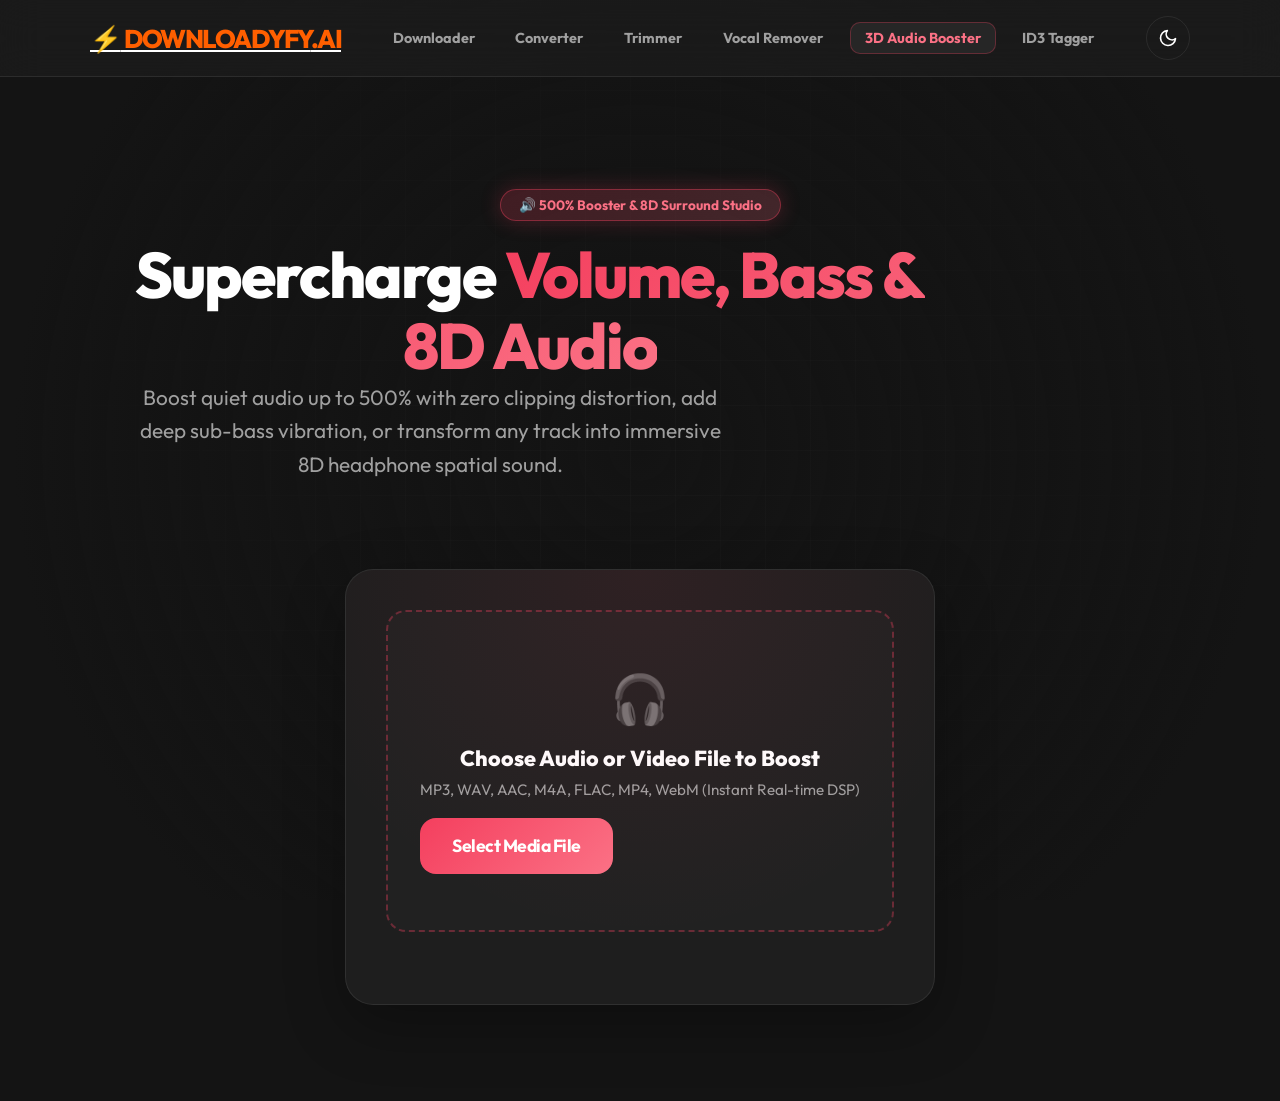
==== frontend/booster.html @ f2a8af33 "feat(tools): add AI Vocal Remover, 3D 8D Audio Booster, and ID3 Vinyl Metadata Studio" ====
<!DOCTYPE html>
<html lang="en">
<head>
    <meta charset="UTF-8">
    <meta name="viewport" content="width=device-width, initial-scale=1.0">
    <title>AI Volume Booster & 3D 8D Spatial Audio Studio - DOWNLOADYFY.AI</title>
    <meta name="description" content="Boost audio volume up to 500%, create 8D spatial audio surround sound, deep bass boost, and slowed + reverb tracks in real time.">
    <link rel="preconnect" href="https://fonts.googleapis.com">
    <link rel="preconnect" href="https://fonts.gstatic.com" crossorigin>
    <link href="https://fonts.googleapis.com/css2?family=Outfit:wght@300;400;600;700;800;900&display=swap" rel="stylesheet">
    <link rel="stylesheet" href="styles.css?v=20">
    <style>
        .booster-hero {
            text-align: center;
            padding: 4rem 1rem 2rem;
        }
        .booster-badge {
            background: linear-gradient(135deg, rgba(244, 63, 94, 0.2), rgba(251, 113, 133, 0.2));
            border: 1px solid rgba(244, 63, 94, 0.4);
            color: #fb7185;
            padding: 6px 18px;
            border-radius: 30px;
            font-size: 0.85rem;
            font-weight: 700;
            display: inline-flex;
            align-items: center;
            gap: 8px;
            margin-bottom: 1.2rem;
            box-shadow: 0 0 20px rgba(244, 63, 94, 0.25);
        }
        .booster-card {
            background: var(--card-bg);
            border: 1px solid var(--glass-border);
            border-radius: 28px;
            padding: 2.5rem;
            max-width: 960px;
            margin: 0 auto 3rem;
            box-shadow: 0 20px 60px rgba(0,0,0,0.3);
            backdrop-filter: blur(16px);
            position: relative;
            overflow: hidden;
        }
        .booster-card::before {
            content: '';
            position: absolute;
            inset: 0;
            background: radial-gradient(circle at top, rgba(244, 63, 94, 0.08), transparent 70%);
            pointer-events: none;
        }

        /* 3D Orbit Visualizer Container */
        .orbit-visualizer-container {
            width: 100%;
            height: 240px;
            background: radial-gradient(circle, rgba(244, 63, 94, 0.05), rgba(0,0,0,0.4) 80%);
            border-radius: 20px;
            border: 1px solid var(--glass-border);
            margin-bottom: 2rem;
            position: relative;
            display: flex;
            align-items: center;
            justify-content: center;
            overflow: hidden;
        }
        #orbitCanvas {
            width: 100%;
            height: 100%;
            display: block;
        }
        .orbit-center-icon {
            position: absolute;
            font-size: 2.5rem;
            filter: drop-shadow(0 0 16px rgba(244, 63, 94, 0.6));
            pointer-events: none;
        }

        /* FX Controls Grid */
        .fx-grid {
            display: grid;
            grid-template-columns: repeat(auto-fit, minmax(280px, 1fr));
            gap: 1.5rem;
            margin-bottom: 2rem;
        }
        .fx-box {
            background: rgba(0,0,0,0.25);
            border: 1px solid var(--glass-border);
            border-radius: 20px;
            padding: 1.5rem;
            display: flex;
            flex-direction: column;
            gap: 1rem;
            transition: all 0.3s ease;
        }
        .fx-box:hover {
            border-color: rgba(244, 63, 94, 0.4);
            transform: translateY(-2px);
        }
        .fx-header {
            display: flex;
            justify-content: space-between;
            align-items: center;
        }
        .fx-title {
            font-weight: 800;
            font-size: 1.1rem;
            display: flex;
            align-items: center;
            gap: 8px;
        }
        .fx-val-badge {
            background: rgba(244, 63, 94, 0.15);
            color: #fb7185;
            padding: 3px 10px;
            border-radius: 12px;
            font-weight: 800;
            font-size: 0.85rem;
            border: 1px solid rgba(244, 63, 94, 0.3);
        }

        /* Toggle Switches */
        .switch-toggle {
            position: relative;
            display: inline-block;
            width: 50px;
            height: 28px;
        }
        .switch-toggle input {
            opacity: 0;
            width: 0;
            height: 0;
        }
        .slider-switch {
            position: absolute;
            cursor: pointer;
            inset: 0;
            background-color: rgba(255,255,255,0.1);
            border-radius: 34px;
            transition: .3s;
            border: 1px solid var(--glass-border);
        }
        .slider-switch:before {
            position: absolute;
            content: "";
            height: 20px;
            width: 20px;
            left: 4px;
            bottom: 3px;
            background-color: white;
            border-radius: 50%;
            transition: .3s;
        }
        input:checked + .slider-switch {
            background: linear-gradient(135deg, #f43f5e, #fb7185);
        }
        input:checked + .slider-switch:before {
            transform: translateX(21px);
        }

        /* Presets strip */
        .preset-strip {
            display: flex;
            gap: 10px;
            flex-wrap: wrap;
            margin-bottom: 2rem;
            justify-content: center;
        }
        .preset-pill {
            padding: 10px 18px;
            border-radius: 14px;
            background: rgba(255,255,255,0.03);
            border: 1px solid var(--glass-border);
            color: var(--text-main);
            font-weight: 700;
            font-size: 0.88rem;
            cursor: pointer;
            transition: all 0.2s ease;
            display: flex;
            align-items: center;
            gap: 8px;
        }
        .preset-pill:hover {
            transform: translateY(-2px);
            border-color: #f43f5e;
            box-shadow: 0 8px 20px rgba(244, 63, 94, 0.15);
        }
        .preset-pill.active {
            background: linear-gradient(135deg, #f43f5e, #fb7185);
            color: white;
            border-color: transparent;
            box-shadow: 0 8px 20px rgba(244, 63, 94, 0.3);
        }

        /* Dropzone */
        .booster-dropzone {
            border: 2px dashed rgba(244, 63, 94, 0.35);
            border-radius: 20px;
            padding: 3.5rem 2rem;
            text-align: center;
            cursor: pointer;
            transition: all 0.3s ease;
            background: rgba(255, 255, 255, 0.015);
            margin-bottom: 2rem;
        }
        .booster-dropzone:hover, .booster-dropzone.dragover {
            border-color: #f43f5e;
            background: rgba(244, 63, 94, 0.05);
            transform: scale(1.01);
        }

        /* Master Footer */
        .master-footer {
            background: var(--glass-bg);
            border: 1px solid var(--glass-border);
            border-radius: 20px;
            padding: 1.5rem 2rem;
            display: flex;
            justify-content: space-between;
            align-items: center;
            flex-wrap: wrap;
            gap: 1.5rem;
        }
        .boost-download-btn {
            background: linear-gradient(135deg, #f43f5e, #e11d48);
            color: white;
            padding: 14px 28px;
            border-radius: 16px;
            font-weight: 800;
            font-size: 1.05rem;
            border: none;
            cursor: pointer;
            box-shadow: 0 10px 30px rgba(244, 63, 94, 0.35);
            display: inline-flex;
            align-items: center;
            gap: 10px;
            transition: all 0.3s ease;
        }
        .boost-download-btn:hover {
            transform: translateY(-3px) scale(1.02);
            box-shadow: 0 15px 40px rgba(244, 63, 94, 0.5);
        }

        .nav-links-menu {
            display: flex;
            align-items: center;
            gap: 0.8rem;
        }
        .nav-link-item {
            color: var(--text-muted);
            text-decoration: none;
            font-size: 0.9rem;
            font-weight: 700;
            padding: 6px 14px;
            border-radius: 10px;
            transition: all 0.2s ease;
        }
        .nav-link-item:hover, .nav-link-item.active {
            color: var(--text-main);
            background: rgba(255,255,255,0.06);
        }
        .nav-link-item.active {
            color: #fb7185;
            border: 1px solid rgba(244, 63, 94, 0.3);
        }
    </style>
</head>
<body>
    <!-- Navbar -->
    <nav class="navbar">
        <div class="nav-container">
            <a href="index.html" class="logo">
                <span class="logo-icon">⚡</span>
                <span class="logo-text">DOWNLOADYFY<span class="logo-ai">.AI</span></span>
            </a>
            
            <div class="nav-links-menu">
                <a href="index.html" class="nav-link-item">Downloader</a>
                <a href="converter.html" class="nav-link-item">Converter</a>
                <a href="trimmer.html" class="nav-link-item">Trimmer</a>
                <a href="vocal-remover.html" class="nav-link-item">Vocal Remover</a>
                <a href="booster.html" class="nav-link-item active">3D Audio Booster</a>
                <a href="tagger.html" class="nav-link-item">ID3 Tagger</a>
            </div>

            <div class="nav-controls">
                <button id="themeToggle" class="theme-toggle-btn" aria-label="Toggle Theme">
                    <svg class="sun-icon hidden" xmlns="http://www.w3.org/2000/svg" width="20" height="20" viewBox="0 0 24 24" fill="none" stroke="currentColor" stroke-width="2" stroke-linecap="round" stroke-linejoin="round"><circle cx="12" cy="12" r="5"></circle><line x1="12" y1="1" x2="12" y2="3"></line><line x1="12" y1="21" x2="12" y2="23"></line><line x1="4.22" y1="4.22" x2="5.64" y2="5.64"></line><line x1="18.36" y1="18.36" x2="19.78" y2="19.78"></line><line x1="1" y1="12" x2="3" y2="12"></line><line x1="21" y1="12" x2="23" y2="12"></line><line x1="4.22" y1="19.78" x2="5.64" y2="18.36"></line><line x1="18.36" y1="5.64" x2="19.78" y2="4.22"></line></svg>
                    <svg class="moon-icon" xmlns="http://www.w3.org/2000/svg" width="20" height="20" viewBox="0 0 24 24" fill="none" stroke="currentColor" stroke-width="2" stroke-linecap="round" stroke-linejoin="round"><path d="M21 12.79A9 9 0 1 1 11.21 3 7 7 0 0 0 21 12.79z"></path></svg>
                </button>
            </div>
        </div>
    </nav>

    <main class="container">
        <header class="booster-hero">
            <div class="booster-badge">🔊 500% Booster & 8D Surround Studio</div>
            <h1 class="hero-title">Supercharge <span class="gradient-text" style="background: linear-gradient(135deg, #f43f5e, #fb7185); -webkit-background-clip: text; -webkit-text-fill-color: transparent;">Volume, Bass & 8D Audio</span></h1>
            <p class="hero-subtitle">Boost quiet audio up to 500% with zero clipping distortion, add deep sub-bass vibration, or transform any track into immersive 8D headphone spatial sound.</p>
        </header>

        <section class="booster-card">
            <!-- Upload Area -->
            <div class="booster-dropzone" id="boosterDropzone">
                <input type="file" id="boosterFileInput" accept="audio/*,video/*" style="display: none;">
                <div style="font-size: 3rem; margin-bottom: 1rem;">🎧</div>
                <h3 style="font-size: 1.35rem; margin-bottom: 0.5rem; font-weight: 800;">Choose Audio or Video File to Boost</h3>
                <p style="color: var(--text-muted); font-size: 0.95rem; margin-bottom: 1.2rem;">MP3, WAV, AAC, M4A, FLAC, MP4, WebM (Instant Real-time DSP)</p>
                <button type="button" class="glow-button" id="selectAudioBtn" style="background: linear-gradient(135deg, #f43f5e, #fb7185);">Select Media File</button>
            </div>

            <!-- Studio Suite -->
            <div id="boosterStudio" class="hidden">
                <!-- 3D Orbit Visualizer -->
                <div class="orbit-visualizer-container">
                    <canvas id="orbitCanvas"></canvas>
                    <div class="orbit-center-icon">👤</div>
                </div>

                <!-- One-Click Preset Strip -->
                <div class="preset-strip">
                    <button class="preset-pill active" id="presetDefault">Default / Reset</button>
                    <button class="preset-pill" id="presetBass">💥 Bass Earthquake (+14dB)</button>
                    <button class="preset-pill" id="preset8D">🌀 8D Headphone Experience</button>
                    <button class="preset-pill" id="presetSlowed">🌌 Slowed + Reverb Vibe</button>
                    <button class="preset-pill" id="presetNightcore">⚡ Nightcore Sped-Up</button>
                    <button class="preset-pill" id="presetLoud">📢 Ultra Loud 300%</button>
                </div>

                <!-- FX Sliders & Switches Grid -->
                <div class="fx-grid">
                    <!-- Volume Boost -->
                    <div class="fx-box">
                        <div class="fx-header">
                            <span class="fx-title">🔊 Master Volume</span>
                            <span class="fx-val-badge" id="volValBadge">100%</span>
                        </div>
                        <input type="range" id="volumeSlider" min="0.5" max="5.0" step="0.1" value="1.0" class="volume-slider" style="accent-color: #f43f5e;">
                        <span style="font-size: 0.78rem; color: var(--text-muted);">Smart soft-knee limiter active (no harsh crackling)</span>
                    </div>

                    <!-- Bass Boost -->
                    <div class="fx-box">
                        <div class="fx-header">
                            <span class="fx-title">🥁 Deep Sub-Bass</span>
                            <span class="fx-val-badge" id="bassValBadge">+0 dB</span>
                        </div>
                        <input type="range" id="bassSlider" min="0" max="20" step="1" value="0" class="volume-slider" style="accent-color: #f43f5e;">
                        <span style="font-size: 0.78rem; color: var(--text-muted);">60Hz - 90Hz resonant acoustic sub-woofer kick</span>
                    </div>

                    <!-- 8D Spatial Audio -->
                    <div class="fx-box">
                        <div class="fx-header">
                            <span class="fx-title">🌀 8D 360° Surround</span>
                            <label class="switch-toggle">
                                <input type="checkbox" id="spatialToggle">
                                <span class="slider-switch"></span>
                            </label>
                        </div>
                        <div style="display: flex; justify-content: space-between; align-items: center;">
                            <span style="font-size: 0.85rem; color: var(--text-muted);">Rotation Speed:</span>
                            <span id="orbitSpeedVal" style="font-weight: 700; font-size: 0.85rem; color: #fb7185;">8s / rev</span>
                        </div>
                        <input type="range" id="orbitSpeedSlider" min="3" max="20" step="1" value="8" class="volume-slider" style="accent-color: #f43f5e;">
                    </div>

                    <!-- Reverb / Hall Room -->
                    <div class="fx-box">
                        <div class="fx-header">
                            <span class="fx-title">🏛️ Concert Hall Reverb</span>
                            <label class="switch-toggle">
                                <input type="checkbox" id="reverbToggle">
                                <span class="slider-switch"></span>
                            </label>
                        </div>
                        <span style="font-size: 0.78rem; color: var(--text-muted);">Creates expansive acoustic room reflections</span>
                    </div>

                    <!-- Speed / Pitch (Slowed or Nightcore) -->
                    <div class="fx-box">
                        <div class="fx-header">
                            <span class="fx-title">⏱️ Tempo & Speed</span>
                            <span class="fx-val-badge" id="speedValBadge">1.0x Normal</span>
                        </div>
                        <input type="range" id="speedSlider" min="0.6" max="1.5" step="0.05" value="1.0" class="volume-slider" style="accent-color: #f43f5e;">
                        <span style="font-size: 0.78rem; color: var(--text-muted);">0.85x for Slowed • 1.25x for Nightcore</span>
                    </div>
                </div>

                <!-- Master Controls Footer -->
                <div class="master-footer">
                    <div style="display: flex; align-items: center; gap: 1.2rem;">
                        <button id="boosterPlayBtn" class="play-btn-large" style="background: linear-gradient(135deg, #f43f5e, #fb7185);">▶</button>
                        <div>
                            <h4 id="boosterFileName" style="font-weight: 800; font-size: 1.1rem; margin-bottom: 2px;">Track Name</h4>
                            <span id="boosterTimeDisplay" style="color: var(--text-muted); font-size: 0.85rem;">0:00 / 0:00</span>
                        </div>
                    </div>

                    <button id="downloadBoostedBtn" class="boost-download-btn">
                        <span>⬇</span> Export Enhanced Master (320kbps MP3)
                    </button>
                </div>
            </div>
        </section>
    </main>

    <script src="booster.js"></script>
</body>
</html>
---- frontend/styles.css ----
:root {
    --bg-color: #141414;
    --card-bg: #1e1e1e;
    --accent-lime: #daf8a0;
    --accent-orange: #ff5f00;
    --accent-orange-hover: #ff7d33;
    --text-main: #ffffff;
    --text-muted: #a0a0a0;
    --divider: #2a2a2a;
    --glass-bg: rgba(30, 30, 30, 0.65);
    --glass-border: rgba(255, 255, 255, 0.08);
    --glow-shadow: rgba(218, 248, 160, 0.2);
    --primary-glow: rgba(255, 95, 0, 0.4);
    --secondary-glow: rgba(218, 248, 160, 0.3);
    
    /* Legacy theme variables mapping for compatibility with platform selectors */
    --primary: var(--accent-orange);
    --secondary: var(--accent-lime);
}

body.light-theme {
    --bg-color: #ffffff;
    --card-bg: #f5f5f7;
    --accent-lime: #8fc235;
    --accent-orange: #ff5f00;
    --accent-orange-hover: #e05300;
    --text-main: #141414;
    --text-muted: #666666;
    --divider: #eaeaea;
    --glass-bg: rgba(245, 245, 247, 0.75);
    --glass-border: rgba(0, 0, 0, 0.08);
    --glow-shadow: rgba(0, 0, 0, 0.05);
    --primary-glow: rgba(255, 95, 0, 0.2);
    --secondary-glow: rgba(143, 194, 53, 0.2);
    
    --primary: var(--accent-orange);
    --secondary: var(--accent-lime);
}

/* Google Translate styling overrides to look 100% native */
.skiptranslate, .goog-te-banner-frame, #goog-gt-tt, .goog-te-balloon-frame {
    display: none !important;
}
body {
    top: 0px !important;
}
.goog-text-highlight {
    background-color: transparent !important;
    box-shadow: none !important;
}

* {
    margin: 0;
    padding: 0;
    box-sizing: border-box;
    font-family: 'Outfit', sans-serif;
}

body {
    background-color: var(--bg-color);
    color: var(--text-main);
    min-height: 100vh;
    overflow-x: hidden;
    position: relative;
    transition: background-color 0.4s ease, color 0.4s ease;
}

body::before {
    content: '';
    position: fixed;
    top: 0;
    left: 0;
    width: 100vw;
    height: 100vh;
    background-image: 
        radial-gradient(circle at 50% 50%, rgba(20, 20, 20, 0) 0%, var(--bg-color) 80%),
        linear-gradient(rgba(255, 255, 255, 0.015) 1px, transparent 1px),
        linear-gradient(90deg, rgba(255, 255, 255, 0.015) 1px, transparent 1px);
    background-size: 100% 100%, 45px 45px, 45px 45px;
    z-index: -2;
    pointer-events: none;
    transition: background 0.4s ease;
}

body.light-theme::before {
    background-image: 
        radial-gradient(circle at 50% 50%, rgba(255, 255, 255, 0) 0%, var(--bg-color) 80%),
        linear-gradient(rgba(0, 0, 0, 0.012) 1px, transparent 1px),
        linear-gradient(90deg, rgba(0, 0, 0, 0.012) 1px, transparent 1px);
}

/* Background elements */
.background-elements {
    position: fixed;
    top: 0;
    left: 0;
    width: 100vw;
    height: 100vh;
    z-index: -1;
    overflow: hidden;
    pointer-events: none;
}

.blob {
    position: absolute;
    border-radius: 50%;
    filter: blur(140px);
    opacity: 0.2;
    animation: float 25s infinite alternate;
}

.blob-1 {
    width: 500px;
    height: 500px;
    background: var(--accent-orange);
    top: -15%;
    left: -10%;
}

.blob-2 {
    width: 450px;
    height: 450px;
    background: var(--accent-lime);
    bottom: -15%;
    right: -10%;
    animation-delay: -12s;
}

body.light-theme .blob-1 {
    opacity: 0.1;
}
body.light-theme .blob-2 {
    opacity: 0.15;
}

@keyframes float {
    0% { transform: translate(0, 0) scale(1); }
    100% { transform: translate(120px, 80px) scale(1.15); }
}

/* Sticky Navbar */
.navbar {
    position: sticky;
    top: 0;
    z-index: 100;
    background: var(--glass-bg);
    backdrop-filter: blur(20px);
    -webkit-backdrop-filter: blur(20px);
    border-bottom: 1px solid var(--glass-border);
    padding: 1rem 2rem;
    transition: background 0.4s ease, border-color 0.4s ease;
}

.nav-container {
    max-width: 1100px;
    margin: 0 auto;
    display: flex;
    justify-content: space-between;
    align-items: center;
}

.navbar .logo {
    font-size: 1.6rem;
    font-weight: 800;
    letter-spacing: -1.5px;
    color: var(--text-main);
}

.navbar .logo span {
    color: var(--accent-orange);
}

.theme-toggle-btn {
    background: transparent;
    border: 1px solid var(--glass-border);
    color: var(--text-main);
    border-radius: 50%;
    width: 44px;
    height: 44px;
    display: flex;
    justify-content: center;
    align-items: center;
    cursor: pointer;
    transition: all 0.3s ease;
}

.theme-toggle-btn:hover {
    border-color: var(--accent-lime);
    box-shadow: 0 0 12px var(--glow-shadow);
    transform: scale(1.05);
}

/* Layout Container */
.container {
    max-width: 1100px;
    margin: 0 auto;
    padding: 3rem 1.5rem;
    display: flex;
    flex-direction: column;
    gap: 3.5rem;
}

/* Hero Section */
.hero-section {
    text-align: center;
    display: flex;
    flex-direction: column;
    align-items: center;
    gap: 1.5rem;
    padding: 2rem 0;
}

.badge-container {
    display: flex;
    gap: 0.8rem;
    margin-bottom: 0.5rem;
}

.badge-item {
    font-size: 0.8rem;
    font-weight: 600;
    text-transform: uppercase;
    letter-spacing: 1px;
    padding: 0.4rem 1rem;
    border-radius: 20px;
    background: var(--card-bg);
    border: 1px solid var(--glass-border);
}

.badge-item.youtube {
    color: #ff0000;
    border-color: rgba(255, 0, 0, 0.3);
}

.badge-item.instagram {
    color: #e1306c;
    border-color: rgba(225, 48, 108, 0.3);
}

.badge-item.spotify {
    color: #1ed760;
    border-color: rgba(30, 215, 96, 0.3);
}

.hero-title {
    font-size: 4rem;
    font-weight: 800;
    letter-spacing: -2px;
    line-height: 1.1;
    max-width: 800px;
}

.gradient-text {
    background: linear-gradient(135deg, var(--accent-orange), var(--accent-lime));
    -webkit-background-clip: text;
    -webkit-text-fill-color: transparent;
}

.hero-subtitle {
    color: var(--text-muted);
    font-size: 1.3rem;
    font-weight: 400;
    max-width: 600px;
    line-height: 1.6;
}

/* Glassmorphism Containers */
.input-glass, .glass-card {
    background: var(--glass-bg);
    backdrop-filter: blur(16px);
    -webkit-backdrop-filter: blur(16px);
    border: 1px solid var(--glass-border);
    border-radius: 24px;
    padding: 2rem;
    box-shadow: 0 8px 32px rgba(0, 0, 0, 0.15);
    transition: transform 0.3s ease, box-shadow 0.3s ease, background-color 0.4s ease, border-color 0.4s ease;
    position: relative;
}

/* AI Cyber Corners */
.input-glass::after, .glass-card::after {
    content: '';
    position: absolute;
    top: -1px;
    right: -1px;
    width: 16px;
    height: 16px;
    border-top: 2px solid var(--accent-orange);
    border-right: 2px solid var(--accent-orange);
    border-top-right-radius: 12px;
    pointer-events: none;
    transition: all 0.3s ease;
}

.input-glass::before, .glass-card::before {
    content: '';
    position: absolute;
    bottom: -1px;
    left: -1px;
    width: 16px;
    height: 16px;
    border-bottom: 2px solid var(--accent-lime);
    border-left: 2px solid var(--accent-lime);
    border-bottom-left-radius: 12px;
    pointer-events: none;
    transition: all 0.3s ease;
}

.input-glass:hover, .glass-card:hover {
    box-shadow: 0 15px 45px rgba(0, 0, 0, 0.25), 0 0 25px rgba(255, 95, 0, 0.05);
}

.input-glass:hover::after, .glass-card:hover::after {
    width: 24px;
    height: 24px;
    border-color: var(--accent-lime);
}

.input-glass:hover::before, .glass-card:hover::before {
    width: 24px;
    height: 24px;
    border-color: var(--accent-orange);
}

.input-glass:hover {
    transform: translateY(-3px);
    border-color: rgba(255, 95, 0, 0.35);
}

/* AI Telemetry Bar Styles */
.ai-telemetry-bar {
    display: flex;
    align-items: center;
    gap: 0.6rem;
    background: rgba(0, 0, 0, 0.4);
    border: 1px dashed rgba(255, 95, 0, 0.25);
    border-radius: 12px;
    padding: 0.65rem 1.2rem;
    margin-top: 1.5rem;
    font-family: monospace;
    font-size: 0.85rem;
    letter-spacing: 0.5px;
    width: 100%;
    color: var(--accent-orange);
    transition: all 0.3s ease;
    box-shadow: inset 0 0 12px rgba(255, 95, 0, 0.05);
}

body.light-theme .ai-telemetry-bar {
    background: rgba(0, 0, 0, 0.05);
    border-color: rgba(255, 95, 0, 0.3);
}

.telemetry-tag {
    background: linear-gradient(135deg, var(--accent-orange), #ff8c00);
    color: #ffffff;
    font-weight: 800;
    padding: 2px 8px;
    border-radius: 4px;
    font-size: 0.7rem;
    text-transform: uppercase;
    box-shadow: 0 0 10px rgba(255, 95, 0, 0.2);
}

.telemetry-bracket {
    color: var(--text-muted);
    font-weight: bold;
}

.telemetry-status {
    flex: 1;
    color: var(--text-main);
    overflow: hidden;
    text-overflow: ellipsis;
    white-space: nowrap;
    text-shadow: 0 0 5px rgba(255, 255, 255, 0.15);
}

body.light-theme .telemetry-status {
    color: #141414;
    text-shadow: none;
}

.telemetry-cursor {
    color: var(--accent-orange);
    font-weight: bold;
    animation: blink-cursor 1s step-end infinite;
}

@keyframes blink-cursor {
    from, to { opacity: 1; }
    50% { opacity: 0; }
}

/* Form Styles */
#fetchForm {
    display: flex;
    gap: 1rem;
    align-items: center;
}

.input-wrapper {
    flex: 1;
    position: relative;
    display: flex;
    align-items: center;
    background: rgba(0, 0, 0, 0.2);
    border: 1px solid var(--glass-border);
    border-radius: 16px;
    padding: 0 1.2rem;
    transition: border-color 0.3s ease, box-shadow 0.3s ease;
}

body.light-theme .input-wrapper {
    background: rgba(255, 255, 255, 0.8);
}

.input-wrapper:focus-within {
    border-color: var(--accent-orange);
    box-shadow: 0 0 15px var(--primary-glow);
}

.link-icon {
    color: var(--text-muted);
}

input[type="url"] {
    width: 100%;
    padding: 1.2rem 1rem;
    background: transparent;
    border: none;
    outline: none;
    color: var(--text-main);
    font-size: 1.1rem;
}

input::placeholder {
    color: var(--text-muted);
}

/* Buttons */
.glow-button {
    background: var(--accent-orange);
    color: white;
    border: none;
    padding: 0 2rem;
    height: 56px;
    border-radius: 16px;
    font-size: 1.1rem;
    font-weight: 700;
    letter-spacing: -0.5px;
    cursor: pointer;
    position: relative;
    overflow: hidden;
    transition: all 0.3s cubic-bezier(0.16, 1, 0.3, 1);
    display: flex;
    justify-content: center;
    align-items: center;
    min-width: 160px;
}

.glow-button::after {
    content: '';
    position: absolute;
    top: 0;
    left: -100%;
    width: 100%;
    height: 100%;
    background: linear-gradient(90deg, transparent, rgba(255,255,255,0.2), transparent);
    transition: left 0.5s ease;
}

.glow-button:hover::after {
    left: 100%;
}

.glow-button:hover {
    transform: translateY(-2px);
    background: var(--accent-orange-hover);
    box-shadow: 0 0 20px var(--glow-shadow);
}

.glow-button:active {
    transform: translateY(1px);
}

.glow-button:disabled {
    opacity: 0.5;
    cursor: not-allowed;
    transform: none;
}

/* Demo Section styling */
.demo-section {
    padding: 3rem 0;
    text-align: center;
    display: flex;
    flex-direction: column;
    align-items: center;
    gap: 1rem;
}

.section-title {
    font-size: 2.2rem;
    font-weight: 800;
    letter-spacing: -1px;
}

.section-subtitle {
    color: var(--text-muted);
    font-size: 1.1rem;
    max-width: 600px;
    margin-bottom: 2rem;
    line-height: 1.5;
}

.demo-grid {
    display: grid;
    grid-template-columns: repeat(auto-fit, minmax(300px, 1fr));
    gap: 2.5rem;
    width: 100%;
    margin-top: 1rem;
}

.demo-card {
    background: var(--glass-bg);
    border: 1px solid var(--glass-border);
    border-radius: 20px;
    overflow: hidden;
    text-align: left;
    transition: all 0.4s cubic-bezier(0.16, 1, 0.3, 1);
    box-shadow: 0 4px 20px rgba(0, 0, 0, 0.1);
}

.demo-card:hover {
    transform: translateY(-8px);
    border-color: var(--accent-lime);
    box-shadow: 0 15px 30px var(--glow-shadow);
}

.demo-img-wrapper {
    width: 100%;
    height: 190px;
    overflow: hidden;
    background: #000;
}

.demo-img-wrapper img {
    width: 100%;
    height: 100%;
    object-fit: cover;
    transition: transform 0.5s ease;
}

.demo-card:hover .demo-img-wrapper img {
    transform: scale(1.05);
}

.demo-card-info {
    padding: 1.5rem;
    display: flex;
    flex-direction: column;
    gap: 0.5rem;
}

.demo-tag {
    font-size: 0.75rem;
    font-weight: 700;
    letter-spacing: 0.5px;
    text-transform: uppercase;
    width: fit-content;
    padding: 0.2rem 0.6rem;
    border-radius: 4px;
}

.youtube-tag {
    background: rgba(255, 0, 0, 0.1);
    color: #ff3333;
}

.instagram-tag {
    background: rgba(225, 48, 108, 0.1);
    color: #ff3c80;
}

.spotify-tag {
    background: rgba(30, 215, 96, 0.1);
    color: #1ed760;
}

.demo-card-info h3 {
    font-size: 1.15rem;
    font-weight: 600;
    color: var(--text-main);
    line-height: 1.4;
}

/* Footer Section */
.footer {
    border-top: 1px solid var(--glass-border);
    padding: 3rem 2rem;
    background: var(--glass-bg);
    margin-top: 4rem;
}

.footer-container {
    max-width: 1100px;
    margin: 0 auto;
    display: flex;
    justify-content: space-between;
    align-items: center;
    flex-wrap: wrap;
    gap: 2rem;
}

.footer-logo {
    font-size: 1.4rem;
    font-weight: 800;
    letter-spacing: -1px;
    color: var(--text-main);
    margin-bottom: 0.5rem;
}

.footer-logo span {
    color: var(--accent-orange);
}

.footer-copyright {
    color: var(--text-muted);
    font-size: 0.85rem;
}

.developer-credit {
    font-size: 0.95rem;
    color: var(--text-muted);
    font-weight: 400;
}

.credit-name {
    color: var(--text-main);
    font-weight: 700;
    border-bottom: 2px solid var(--accent-lime);
    padding-bottom: 2px;
}

@media (max-width: 768px) {
    .hero-title {
        font-size: 2.8rem;
    }
    .footer-container {
        flex-direction: column;
        text-align: center;
    }
}

/* Utility */
.hidden {
    display: none !important;
}

/* Result Section */
.result-section {
    animation: slideUp 0.5s ease-out forwards;
}

@keyframes slideUp {
    from { opacity: 0; transform: translateY(20px); }
    to { opacity: 1; transform: translateY(0); }
}

.media-preview {
    display: flex;
    gap: 2rem;
    margin-bottom: 2rem;
    align-items: center;
}

.img-wrapper {
    position: relative;
    flex-shrink: 0;
    width: 240px;
    height: 135px;
    border-radius: 12px;
    overflow: hidden;
    background: #000;
    box-shadow: 0 8px 24px rgba(0,0,0,0.3);
}

.img-wrapper img {
    width: 100%;
    height: 100%;
    object-fit: cover;
}

.duration-badge {
    position: absolute;
    bottom: 8px;
    right: 8px;
    background: rgba(0,0,0,0.8);
    color: white;
    padding: 4px 8px;
    border-radius: 6px;
    font-size: 0.8rem;
    font-weight: 600;
}

.media-info h2 {
    font-size: 1.5rem;
    margin-bottom: 0.5rem;
    line-height: 1.3;
}

.media-info p {
    color: var(--text-muted);
}

.download-options {
    border-top: 1px solid var(--glass-border);
    padding-top: 1.5rem;
}

.download-options h3 {
    margin-bottom: 1.5rem;
    font-weight: 600;
}

.format-grid {
    display: grid;
    grid-template-columns: 1fr 1fr;
    gap: 2rem;
}

.format-column h4 {
    margin-bottom: 1rem;
    color: var(--secondary);
    display: flex;
    align-items: center;
    gap: 0.5rem;
}

.btn-group {
    display: flex;
    flex-direction: column;
    gap: 0.8rem;
}

.format-btn {
    background: var(--glass-bg);
    border: 1px solid var(--glass-border);
    color: var(--text-main);
    padding: 1rem;
    border-radius: 12px;
    cursor: pointer;
    display: flex;
    justify-content: space-between;
    align-items: center;
    transition: all 0.2s ease;
}

.format-btn:hover {
    background: var(--card-bg);
    border-color: var(--secondary);
    transform: translateX(4px);
}

.format-label {
    font-weight: 600;
    font-size: 1.1rem;
}

.format-size {
    color: var(--text-muted);
    font-size: 0.9rem;
}

.status-box {
    margin-top: 2rem;
    background: rgba(0,0,0,0.2);
    padding: 1.5rem;
    border-radius: 16px;
    text-align: center;
}

.progress-bar {
    width: 100%;
    height: 14px;
    background: rgba(0, 0, 0, 0.4);
    border: 1px solid rgba(255, 255, 255, 0.05);
    border-radius: 7px;
    margin-bottom: 1.2rem;
    overflow: hidden;
    position: relative;
    box-shadow: inset 0 2px 4px rgba(0, 0, 0, 0.5);
}

.progress-fill {
    height: 100%;
    width: 0%;
    background: linear-gradient(
        45deg,
        rgba(255, 255, 255, 0.2) 25%,
        transparent 25%,
        transparent 50%,
        rgba(255, 255, 255, 0.2) 50%,
        rgba(255, 255, 255, 0.2) 75%,
        transparent 75%,
        transparent
    ), linear-gradient(to right, var(--secondary), #06b6d4);
    background-size: 40px 40px, 100% 100%;
    box-shadow: 0 0 20px rgba(45, 212, 191, 0.6);
    animation: progress-bar-stripes 1s linear infinite, progress-glow 1.5s ease-in-out infinite alternate;
    transition: width 0.2s cubic-bezier(0.1, 0.8, 0.1, 1);
    border-radius: 6px;
}

@keyframes progress-bar-stripes {
    0% { background-position: 0 0; }
    100% { background-position: 40px 0; }
}

@keyframes progress-glow {
    0% { box-shadow: 0 0 10px rgba(45, 212, 191, 0.4); }
    100% { box-shadow: 0 0 20px rgba(45, 212, 191, 0.8), 0 0 5px rgba(255, 255, 255, 0.5); }
}

.toast {
    position: fixed;
    bottom: 2rem;
    right: 2rem;
    background: #ef4444;
    color: white;
    padding: 1rem 2rem;
    border-radius: 12px;
    box-shadow: 0 4px 20px rgba(239, 68, 68, 0.3);
    animation: slideIn 0.3s ease-out forwards;
    z-index: 100;
}

@keyframes slideIn {
    from { transform: translateX(100%); opacity: 0; }
    to { transform: translateX(0); opacity: 1; }
}

/* Playlist Styles */
.playlist-section {
    animation: slideUp 0.5s ease-out forwards;
}

.playlist-header {
    display: flex;
    flex-direction: column;
    gap: 0.5rem;
    margin-bottom: 2rem;
    padding-bottom: 1rem;
    border-bottom: 1px solid var(--glass-border);
}

.playlist-header h2 {
    font-size: 1.8rem;
}

.playlist-actions {
    margin-top: 1rem;
}

.small-btn {
    height: 40px;
    padding: 0 1.5rem;
    font-size: 1rem;
    min-width: 120px;
}

.playlist-items {
    display: flex;
    flex-direction: column;
    gap: 1rem;
    max-height: 500px;
    overflow-y: auto;
    padding-right: 0.5rem;
}

.playlist-items::-webkit-scrollbar {
    width: 8px;
}

.playlist-items::-webkit-scrollbar-thumb {
    background: rgba(255, 255, 255, 0.2);
    border-radius: 4px;
}

.playlist-item {
    display: flex;
    gap: 1rem;
    background: rgba(0, 0, 0, 0.2);
    padding: 1rem;
    border-radius: 12px;
    align-items: center;
    border: 1px solid rgba(255, 255, 255, 0.05);
}

.playlist-item img {
    width: 120px;
    height: 68px;
    object-fit: cover;
    border-radius: 8px;
}

.playlist-item-info {
    flex: 1;
}

.playlist-item-info h4 {
    font-size: 1.1rem;
    margin-bottom: 0.3rem;
}

.playlist-item-actions {
    display: flex;
    gap: 0.5rem;
    align-items: center;
}

.playlist-item-actions select {
    background: var(--glass-bg);
    color: var(--text-main);
    border: 1px solid var(--glass-border);
    padding: 0.5rem;
    border-radius: 8px;
    outline: none;
}

.playlist-item-actions select option {
    background: var(--bg-color);
    color: var(--text-main);
}

/* Responsive */
@media (max-width: 768px) {
    #fetchForm {
        flex-direction: column;
    }
    .glow-button {
        width: 100%;
    }
    .media-preview {
        flex-direction: column;
        text-align: center;
    }
    .format-grid {
        grid-template-columns: 1fr;
    }
    .img-wrapper {
        width: 100%;
        max-width: 320px;
    }
}

/* Analysis Loader Styles */
.loader-section {
    animation: slideUp 0.5s cubic-bezier(0.16, 1, 0.3, 1) forwards;
}

.loading-card {
    display: flex;
    flex-direction: column;
    align-items: center;
    justify-content: center;
    gap: 2.5rem;
    padding: 3.5rem 2rem;
    text-align: center;
    border-color: rgba(45, 212, 191, 0.2); /* secondary color glow border */
    position: relative;
    overflow: hidden;
}

/* Orbit Spinner */
.orbit-spinner {
    position: relative;
    width: 120px;
    height: 120px;
    margin: 0 auto 1.5rem auto;
}

.orbit-spinner .orbit {
    position: absolute;
    box-sizing: border-box;
    width: 100%;
    height: 100%;
    border-radius: 50%;
}

.orbit-spinner .orbit:nth-child(1) {
    left: 0%;
    top: 0%;
    animation: orbit-rotate-one 1.2s linear infinite;
    border-top: 3px solid var(--secondary);
}

.orbit-spinner .orbit:nth-child(2) {
    right: 0%;
    top: 0%;
    animation: orbit-rotate-two 1.2s linear infinite;
    border-right: 3px solid var(--primary);
}

.orbit-spinner .orbit:nth-child(3) {
    right: 0%;
    bottom: 0%;
    animation: orbit-rotate-three 1.2s linear infinite;
    border-bottom: 3px solid #e11d48; /* Red rose glow for 3rd orbit */
}

.orbit-spinner .center-glow {
    position: absolute;
    top: 50%;
    left: 50%;
    transform: translate(-50%, -50%);
    width: 50px;
    height: 50px;
    border-radius: 50%;
    background: radial-gradient(circle, var(--secondary) 0%, transparent 70%);
    display: flex;
    align-items: center;
    justify-content: center;
    font-weight: 800;
    font-size: 1.1rem;
    color: white;
    text-shadow: 0 0 10px var(--secondary);
    animation: pulse 1.5s ease-in-out infinite alternate;
}

@keyframes orbit-rotate-one {
    0% { transform: rotateX(35deg) rotateY(-45deg) rotateZ(0deg); }
    100% { transform: rotateX(35deg) rotateY(-45deg) rotateZ(360deg); }
}

@keyframes orbit-rotate-two {
    0% { transform: rotateX(50deg) rotateY(10deg) rotateZ(0deg); }
    100% { transform: rotateX(50deg) rotateY(10deg) rotateZ(360deg); }
}

@keyframes orbit-rotate-three {
    0% { transform: rotateX(35deg) rotateY(55deg) rotateZ(0deg); }
    100% { transform: rotateX(35deg) rotateY(55deg) rotateZ(360deg); }
}

@keyframes pulse {
    0% { transform: translate(-50%, -50%) scale(0.9); opacity: 0.8; }
    100% { transform: translate(-50%, -50%) scale(1.1); opacity: 1; }
}

/* Scanner Laser Bar */
.scanner-container {
    position: relative;
    width: 100%;
    display: flex;
    flex-direction: column;
    align-items: center;
}

.scanner-bar {
    position: absolute;
    width: 100%;
    height: 2px;
    background: linear-gradient(90deg, transparent, var(--secondary), transparent);
    top: 0;
    left: 0;
    animation: scan 2s linear infinite;
    box-shadow: 0 0 12px var(--secondary);
    opacity: 0.6;
}

@keyframes scan {
    0% { top: 0%; opacity: 0; }
    10% { opacity: 0.8; }
    90% { opacity: 0.8; }
    100% { top: 100%; opacity: 0; }
}

/* Status Text Steps */
.status-heading {
    font-size: 1.4rem;
    font-weight: 600;
    margin-bottom: 1.5rem;
    letter-spacing: 0.5px;
    background: linear-gradient(90deg, var(--text-main), var(--secondary));
    -webkit-background-clip: text;
    -webkit-text-fill-color: transparent;
}

.status-steps {
    display: flex;
    flex-direction: column;
    gap: 0.8rem;
    align-items: center;
}

.step {
    display: flex;
    align-items: center;
    gap: 0.8rem;
    opacity: 0.4;
    transition: opacity 0.5s ease, transform 0.5s ease;
    transform: scale(0.95);
}

.step.active {
    opacity: 1;
    transform: scale(1);
}

.step .dot {
    width: 8px;
    height: 8px;
    border-radius: 50%;
    background-color: var(--text-muted);
    transition: background-color 0.5s ease, box-shadow 0.5s ease;
}

.step.active .dot {
    background-color: var(--secondary);
    box-shadow: 0 0 8px var(--secondary);
    animation: blink 1s infinite alternate;
}

.step-text {
    font-size: 1rem;
    color: var(--text-muted);
}

.step.active .step-text {
    color: var(--text-main);
    font-weight: 500;
}

@keyframes blink {
    0% { opacity: 0.4; }
    100% { opacity: 1; }
}

/* Download Status Panel Animations & Layout */
.download-animation-container {
    display: flex;
    justify-content: center;
    align-items: center;
    gap: 2.5rem;
    margin-bottom: 1.5rem;
}

/* Toggling Anim Modes */
.download-animation-container.video-mode .audio-anim-wrapper {
    display: none !important;
}
.download-animation-container.audio-mode .video-anim-wrapper {
    display: none !important;
}

/* Video Animation Styles */
.video-anim-wrapper {
    display: flex;
    justify-content: center;
    align-items: center;
    gap: 2.5rem;
}

.video-shutter {
    position: relative;
    width: 60px;
    height: 60px;
    border-radius: 16px;
    background: rgba(45, 212, 191, 0.08);
    border: 2px solid var(--secondary);
    display: flex;
    align-items: center;
    justify-content: center;
    color: var(--secondary);
    box-shadow: 0 0 15px rgba(45, 212, 191, 0.3);
    animation: pulse-shutter 1.5s ease-in-out infinite alternate;
}

.video-shutter svg {
    animation: rotate-shutter 4s linear infinite;
}

@keyframes pulse-shutter {
    0% { transform: scale(0.95); box-shadow: 0 0 8px rgba(45, 212, 191, 0.2); }
    100% { transform: scale(1.05); box-shadow: 0 0 20px rgba(45, 212, 191, 0.5); }
}

@keyframes rotate-shutter {
    0% { transform: rotate(0deg); }
    100% { transform: rotate(360deg); }
}

.film-reel-container {
    display: flex;
    gap: 6px;
    align-items: center;
    height: 30px;
}

.reel-dot {
    width: 6px;
    height: 20px;
    background: var(--secondary);
    border-radius: 2px;
    opacity: 0.3;
    animation: film-feed 1.2s infinite ease-in-out;
    box-shadow: 0 0 8px rgba(45, 212, 191, 0.4);
}

.reel-dot:nth-child(1) { animation-delay: -0.4s; }
.reel-dot:nth-child(2) { animation-delay: -0.2s; }
.reel-dot:nth-child(3) { animation-delay: 0s; }

@keyframes film-feed {
    0%, 100% { transform: scaleY(0.4); opacity: 0.3; }
    50% { transform: scaleY(1.2); opacity: 1; background-color: var(--primary); box-shadow: 0 0 10px rgba(109, 40, 217, 0.6); }
}

/* Audio Animation Styles */
.audio-anim-wrapper {
    display: flex;
    justify-content: center;
    align-items: center;
    gap: 2.5rem;
}

.vinyl-disc {
    position: relative;
    width: 60px;
    height: 60px;
    border-radius: 50%;
    background: radial-gradient(circle, #0d0f1a 25%, #1e1b4b 55%, var(--primary) 100%);
    border: 2px dashed var(--secondary);
    display: flex;
    align-items: center;
    justify-content: center;
    color: var(--secondary);
    animation: spin-vinyl 3s linear infinite;
    box-shadow: 0 0 15px rgba(109, 40, 217, 0.4);
}

@keyframes spin-vinyl {
    from { transform: rotate(0deg); }
    to { transform: rotate(360deg); }
}

.pulse-ring {
    position: absolute;
    width: 100%;
    height: 100%;
    border: 2px solid var(--secondary);
    border-radius: 50%;
    animation: ring-ripple 2s cubic-bezier(0.21, 0.6, 0.35, 1) infinite;
    opacity: 0;
}

.pulse-ring.delay-1 {
    animation-delay: 0.8s;
}

@keyframes ring-ripple {
    0% { transform: scale(1); opacity: 0.8; }
    50% { opacity: 0.3; }
    100% { transform: scale(1.8); opacity: 0; }
}

/* Equalizer Processing Waves */
.download-waves {
    display: flex;
    align-items: center;
    gap: 6px;
    height: 30px;
}

.download-waves span {
    display: block;
    width: 4px;
    height: 100%;
    background-color: var(--primary);
    border-radius: 2px;
    animation: wave-bar 1.2s ease-in-out infinite;
    box-shadow: 0 0 10px rgba(109, 40, 217, 0.5);
    transform-origin: bottom;
}

.download-waves span:nth-child(1) { animation-delay: -1.2s; height: 30%; }
.download-waves span:nth-child(2) { animation-delay: -1.0s; height: 60%; background-color: var(--secondary); box-shadow: 0 0 10px rgba(45, 212, 191, 0.5); }
.download-waves span:nth-child(3) { animation-delay: -0.8s; height: 100%; }
.download-waves span:nth-child(4) { animation-delay: -0.6s; height: 50%; background-color: var(--secondary); box-shadow: 0 0 10px rgba(45, 212, 191, 0.5); }
.download-waves span:nth-child(5) { animation-delay: -0.4s; height: 80%; }

@keyframes wave-bar {
    0%, 100% { transform: scaleY(0.3); }
    50% { transform: scaleY(1); }
}

/* Completed & Failed Status Themes */
.status-box.completed {
    border: 1px solid var(--secondary) !important;
    box-shadow: 0 0 25px rgba(45, 212, 191, 0.25) !important;
    background: rgba(45, 212, 191, 0.03) !important;
    transition: all 0.5s ease;
}

.status-box.failed {
    border: 1px solid #ef4444 !important;
    box-shadow: 0 0 25px rgba(239, 68, 68, 0.25) !important;
    background: rgba(239, 68, 68, 0.03) !important;
    transition: all 0.5s ease;
}

.status-box.completed .progress-fill {
    background: linear-gradient(to right, var(--secondary), #10b981) !important;
    box-shadow: 0 0 20px rgba(16, 185, 129, 0.8) !important;
}

.status-box.failed .progress-fill {
    background: #ef4444 !important;
    box-shadow: 0 0 20px rgba(239, 68, 68, 0.8) !important;
}

.status-box.completed .terminal-log-wrapper {
    border-color: rgba(45, 212, 191, 0.3) !important;
    color: var(--secondary) !important;
}

.status-box.failed .terminal-log-wrapper {
    border-color: rgba(239, 68, 68, 0.3) !important;
    color: #ef4444 !important;
}

/* Terminal Log Prompt */
.terminal-log-wrapper {
    display: flex;
    align-items: center;
    justify-content: center;
    gap: 8px;
    font-family: 'Courier New', Courier, monospace;
    font-size: 0.95rem;
    color: var(--text-main);
    background: rgba(0, 0, 0, 0.3);
    padding: 0.8rem 1.5rem;
    border-radius: 10px;
    border: 1px solid rgba(255, 255, 255, 0.05);
}

.terminal-prompt {
    color: var(--secondary);
    font-weight: bold;
    animation: pulse-terminal 1s infinite alternate;
}

@keyframes pulse-terminal {
    0% { opacity: 0.4; }
    100% { opacity: 1; }
}

/* Floating Particles Canvas */
.status-box {
    position: relative;
    overflow: hidden;
}

.download-canvas {
    position: absolute;
    top: 0;
    left: 0;
    width: 100%;
    height: 100%;
    border-radius: 20px;
    z-index: 0;
    pointer-events: none;
}

/* Live Stats Dashboard Grid */
.download-stats-grid {
    display: grid;
    grid-template-columns: repeat(3, 1fr);
    gap: 1.2rem;
    margin-top: 1.5rem;
    position: relative;
    z-index: 1;
}

.stat-card {
    background: rgba(255, 255, 255, 0.02);
    border: 1px solid rgba(255, 255, 255, 0.05);
    padding: 0.8rem;
    border-radius: 12px;
    display: flex;
    flex-direction: column;
    gap: 0.3rem;
    align-items: center;
    transition: all 0.3s ease;
}

.stat-card:hover {
    background: rgba(255, 255, 255, 0.06);
    border-color: rgba(45, 212, 191, 0.35);
    transform: translateY(-2px);
}

.stat-label {
    font-size: 0.72rem;
    color: var(--text-muted);
    font-weight: 800;
    letter-spacing: 1px;
}

.stat-value {
    font-size: 1.15rem;
    font-weight: 600;
    color: var(--text-main);
    font-family: 'Courier New', Courier, monospace;
}

@media (max-width: 600px) {
    .download-stats-grid {
        grid-template-columns: 1fr;
        gap: 0.8rem;
    }
}

/* ========================
   Cookie Banner & Guide
   ======================== */

.cookie-banner {
    background: linear-gradient(135deg, rgba(234, 179, 8, 0.15) 0%, rgba(245, 158, 11, 0.1) 100%);
    border: 1px solid rgba(234, 179, 8, 0.4);
    border-radius: 16px;
    padding: 1rem 1.5rem;
    margin-bottom: 1.5rem;
    animation: slideDown 0.4s ease;
}

@keyframes slideDown {
    from { opacity: 0; transform: translateY(-20px); }
    to { opacity: 1; transform: translateY(0); }
}

.cookie-banner-content {
    display: flex;
    align-items: center;
    gap: 1rem;
    flex-wrap: wrap;
}

.cookie-icon {
    font-size: 2rem;
    flex-shrink: 0;
}

.cookie-text {
    flex: 1;
    min-width: 200px;
}

.cookie-text strong {
    display: block;
    color: #fbbf24;
    font-size: 1rem;
    margin-bottom: 0.2rem;
}

.cookie-text span {
    color: var(--text-muted);
    font-size: 0.85rem;
}

.cookie-actions {
    display: flex;
    gap: 0.5rem;
    flex-wrap: wrap;
    align-items: center;
}

.cookie-btn {
    padding: 0.5rem 1rem;
    border-radius: 10px;
    border: none;
    cursor: pointer;
    font-family: 'Outfit', sans-serif;
    font-size: 0.85rem;
    font-weight: 600;
    transition: all 0.2s;
}

.cookie-btn.primary {
    background: linear-gradient(135deg, #f59e0b, #d97706);
    color: #0d0f1a;
}

.cookie-btn.primary:hover {
    transform: translateY(-1px);
    box-shadow: 0 4px 15px rgba(245, 158, 11, 0.4);
}

.cookie-btn.secondary {
    background: rgba(255,255,255,0.08);
    color: var(--text-main);
    border: 1px solid var(--glass-border);
}

.cookie-btn.secondary:hover {
    background: rgba(255,255,255,0.12);
}

.cookie-btn.close-btn {
    background: transparent;
    color: var(--text-muted);
    font-size: 1rem;
    padding: 0.5rem 0.7rem;
}

.cookie-btn.close-btn:hover {
    color: var(--text-main);
}

.cookie-guide-box {
    max-width: 560px;
    text-align: left;
}

.cookie-guide-box h2 {
    margin-bottom: 0.75rem;
    font-size: 1.4rem;
    background: linear-gradient(135deg, #f59e0b, var(--secondary));
    -webkit-background-clip: text;
    -webkit-text-fill-color: transparent;
}

.guide-intro {
    color: var(--text-muted);
    margin-bottom: 1.2rem;
    font-size: 0.9rem;
}

.guide-method {
    background: rgba(255,255,255,0.04);
    border: 1px solid var(--glass-border);
    border-radius: 12px;
    padding: 1rem 1.2rem;
    margin-bottom: 1rem;
}

.guide-method h3 {
    font-size: 1rem;
    margin-bottom: 0.6rem;
    color: var(--secondary);
}

.guide-method ol {
    padding-left: 1.2rem;
    color: var(--text-muted);
    font-size: 0.88rem;
    line-height: 1.8;
}

.guide-method code {
    background: rgba(109, 40, 217, 0.2);
    border: 1px solid rgba(109, 40, 217, 0.3);
    border-radius: 4px;
    padding: 1px 6px;
    font-size: 0.82rem;
    color: #a78bfa;
    font-family: 'Courier New', monospace;
}

.cookie-drop-zone {
    border: 2px dashed rgba(109, 40, 217, 0.5);
    border-radius: 12px;
    padding: 1.5rem;
    text-align: center;
    cursor: pointer;
    margin-top: 0.8rem;
    background: rgba(109, 40, 217, 0.06);
    transition: all 0.2s;
    color: var(--text-muted);
    font-size: 0.88rem;
}

.cookie-drop-zone:hover {
    border-color: var(--primary);
    background: rgba(109, 40, 217, 0.12);
    color: var(--text-main);
}

.cookie-drop-zone .drop-icon {
    font-size: 2rem;
    margin-bottom: 0.5rem;
}

/* ==========================================================================
   Instagram Theme Overrides & Card Styles
   ========================================================================== */

/* Theme Variables Override */
body.theme-instagram {
    --bg-color: #14051a;
    --primary: #bc1888;
    --primary-glow: rgba(188, 24, 136, 0.4);
    --secondary: #e6683c;
    --glass-border: rgba(224, 48, 108, 0.2);
}

body.theme-instagram {
    background: radial-gradient(circle at 10% 20%, #15061c 0%, #0c0212 90%);
}

body.theme-instagram .blob-1 {
    background: linear-gradient(45deg, #f09433, #e6683c, #dc2743, #cc2366, #bc1888);
    opacity: 0.6;
    filter: blur(140px);
}

body.theme-instagram .blob-2 {
    background: linear-gradient(135deg, #4c5fd7, #3f729b, #8a3ab9, #bc1888);
    opacity: 0.5;
    filter: blur(140px);
}

body.theme-instagram .glow-button {
    background: linear-gradient(45deg, #f09433 0%, #e6683c 25%, #dc2743 50%, #cc2366 75%, #bc1888 100%);
    box-shadow: 0 4px 15px rgba(220, 39, 67, 0.3);
}

body.theme-instagram .glow-button:hover {
    box-shadow: 0 0 25px rgba(220, 39, 67, 0.6);
}

body.theme-instagram .logo-title span {
    background: linear-gradient(45deg, #f09433, #e6683c, #dc2743, #bc1888);
    -webkit-background-clip: text;
    -webkit-text-fill-color: transparent;
}

body.theme-instagram .glass-card {
    border-color: rgba(224, 48, 108, 0.25);
    background: rgba(18, 5, 26, 0.4);
    box-shadow: 0 10px 40px rgba(188, 24, 136, 0.12);
}

body.theme-instagram .input-wrapper:focus-within {
    border-color: #e1306c;
    box-shadow: 0 0 15px rgba(225, 48, 108, 0.4);
}

/* Instagram Loader Overrides */
body.theme-instagram .loading-card {
    border-color: rgba(225, 48, 108, 0.3);
}

body.theme-instagram .orbit-spinner .orbit:nth-child(1) {
    border-top: 3px solid #e1306c;
}

body.theme-instagram .orbit-spinner .orbit:nth-child(2) {
    border-right: 3px solid #fd1d1d;
}

body.theme-instagram .orbit-spinner .orbit:nth-child(3) {
    border-bottom: 3px solid #f56040;
}

body.theme-instagram .orbit-spinner .center-glow {
    background: radial-gradient(circle, #e1306c 0%, transparent 70%);
    text-shadow: 0 0 10px #e1306c;
}

body.theme-instagram .scanner-bar {
    background: linear-gradient(90deg, transparent, #e1306c, transparent);
    box-shadow: 0 0 12px #e1306c;
}

/* Instagram Downloader Card Styles */
.instagram-glass-card {
    border-color: rgba(220, 39, 67, 0.2);
}

.instagram-post-header {
    display: flex;
    align-items: center;
    gap: 1rem;
    margin-bottom: 1.5rem;
    padding-bottom: 1rem;
    border-bottom: 1px solid var(--glass-border);
    position: relative;
    width: 100%;
}

.instagram-avatar {
    width: 44px;
    height: 44px;
    border-radius: 50%;
    background: linear-gradient(45deg, #fccc63, #fbad50, #cd486b, #4c5fd7);
    padding: 2px;
    display: flex;
    align-items: center;
    justify-content: center;
    flex-shrink: 0;
}

.ig-avatar-icon {
    width: 100%;
    height: 100%;
    border-radius: 50%;
    background: #0d0f1a;
    padding: 6px;
    color: #f8fafc;
}

.instagram-meta {
    display: flex;
    flex-direction: column;
    justify-content: center;
}

/* Stats metrics badge styling */
.instagram-stats-badge {
    display: flex;
    align-items: center;
    gap: 0.8rem;
    margin-left: auto;
    margin-right: 1.5rem;
}

.ig-stat-pill {
    background: rgba(225, 48, 108, 0.08);
    border: 1px solid rgba(225, 48, 108, 0.2);
    padding: 4px 10px;
    border-radius: 20px;
    font-size: 0.85rem;
    font-weight: 600;
    display: flex;
    align-items: center;
    gap: 4px;
    color: #f8fafc;
}

.instagram-brand-logo-wrapper {
    display: flex;
    align-items: center;
    color: rgba(255, 255, 255, 0.3);
    transition: color 0.3s ease;
}

body.theme-instagram .instagram-brand-logo-wrapper {
    color: #e1306c;
}

.instagram-meta h3 {
    font-size: 1.15rem;
    font-weight: 600;
}

.instagram-meta p {
    font-size: 0.85rem;
    color: var(--text-muted);
}

.instagram-media-preview {
    position: relative;
    width: 100%;
    max-width: 420px;
    aspect-ratio: 1;
    margin: 0 auto 2rem auto;
    border-radius: 16px;
    overflow: hidden;
    background: #000;
    box-shadow: 0 10px 30px rgba(0, 0, 0, 0.4);
    border: 1px solid rgba(255, 255, 255, 0.05);
}

.instagram-media-preview img {
    width: 100%;
    height: 100%;
    object-fit: cover;
}

.media-type-badge {
    position: absolute;
    top: 12px;
    right: 12px;
    background: rgba(0, 0, 0, 0.75);
    backdrop-filter: blur(4px);
    color: white;
    padding: 6px 12px;
    border-radius: 20px;
    font-size: 0.8rem;
    font-weight: 600;
    letter-spacing: 0.5px;
    text-transform: uppercase;
    border: 1px solid rgba(255, 255, 255, 0.1);
}

.ig-options-title {
    font-size: 1.3rem;
    font-weight: 600;
    margin-bottom: 1.5rem;
    text-align: center;
    color: var(--text-main);
}

.ig-download-grid {
    display: flex;
    flex-direction: column;
    gap: 1rem;
    max-width: 500px;
    margin: 0 auto;
}

.ig-download-item {
    background: rgba(255, 255, 255, 0.02);
    border: 1px solid rgba(225, 48, 108, 0.12);
    padding: 1.2rem 1.8rem;
    border-radius: 16px;
    display: flex;
    justify-content: space-between;
    align-items: center;
    gap: 1rem;
    transition: all 0.3s cubic-bezier(0.4, 0, 0.2, 1);
}

.ig-download-item:hover {
    background: rgba(225, 48, 108, 0.08);
    border-color: rgba(225, 48, 108, 0.4);
    box-shadow: 0 0 20px rgba(225, 48, 108, 0.15);
    transform: translateY(-2px) scale(1.01);
}

.ig-item-label {
    font-weight: 500;
    font-size: 1.05rem;
}

.ig-btn {
    height: 44px;
    min-width: 140px;
    font-size: 0.95rem;
    padding: 0 1.2rem;
    border-radius: 12px;
    background: transparent;
    border: 2px solid #e1306c;
    color: #f8fafc;
    font-weight: 600;
    transition: all 0.3s cubic-bezier(0.4, 0, 0.2, 1);
    cursor: pointer;
    box-shadow: none;
}

.ig-btn:hover {
    background: linear-gradient(45deg, #f09433 0%, #e6683c 50%, #dc2743 100%);
    border-color: transparent;
    box-shadow: 0 0 20px rgba(225, 48, 108, 0.6);
    transform: translateY(-2px) scale(1.04);
    color: white;
}

/* Premium Dynamic Instagram Divider Line */
.ig-divider {
    height: 1px;
    width: 100%;
    background: linear-gradient(90deg, transparent, rgba(225, 48, 108, 0.3) 20%, #e6683c 50%, rgba(225, 48, 108, 0.3) 80%, transparent);
    margin: 1.5rem 0;
    position: relative;
}

/* Instagram Carousel Grid */
.ig-carousel-grid {
    display: grid;
    grid-template-columns: repeat(auto-fill, minmax(200px, 1fr));
    gap: 1.5rem;
    padding: 0.5rem 0;
}

.ig-carousel-item {
    background: rgba(255, 255, 255, 0.03);
    border: 1px solid var(--glass-border);
    border-radius: 16px;
    overflow: hidden;
    display: flex;
    flex-direction: column;
    transition: transform 0.2s ease;
}

.ig-carousel-item:hover {
    transform: translateY(-4px);
    box-shadow: 0 8px 24px rgba(220, 39, 67, 0.15);
}

.ig-carousel-thumb-wrapper {
    position: relative;
    width: 100%;
    aspect-ratio: 1;
    background: #000;
}

.ig-carousel-thumb-wrapper img {
    width: 100%;
    height: 100%;
    object-fit: cover;
}

.ig-carousel-info {
    padding: 1rem;
    display: flex;
    flex-direction: column;
    gap: 0.8rem;
    flex-grow: 1;
    justify-content: space-between;
}

.ig-carousel-title {
    font-size: 0.95rem;
    font-weight: 600;
    white-space: nowrap;
    overflow: hidden;
    text-overflow: ellipsis;
    margin-bottom: 0.3rem;
}

.ig-carousel-btn {
    width: 100%;
    height: 38px;
    min-width: unset;
    font-size: 0.85rem;
    border-radius: 8px;
}

/* ==========================================================================
   Spotify Theme Overrides & Card Styles
   ========================================================================== */

/* Theme Variables Override */
body.theme-spotify {
    --bg-color: #0b1a0e;
    --primary: #1db954;
    --primary-glow: rgba(29, 185, 84, 0.4);
    --secondary: #1ed760;
    --glass-border: rgba(29, 185, 84, 0.2);
}

body.theme-spotify {
    background: radial-gradient(circle at 10% 20%, #0d2112 0%, #050d07 90%);
}

body.theme-spotify .blob-1 {
    background: linear-gradient(45deg, #1db954, #1ed760, #191414);
    opacity: 0.55;
    filter: blur(140px);
}

body.theme-spotify .blob-2 {
    background: linear-gradient(135deg, #117834, #121212, #1db954);
    opacity: 0.45;
    filter: blur(140px);
}

body.theme-spotify .glow-button {
    background: linear-gradient(135deg, #1db954 0%, #1ed760 100%);
    box-shadow: 0 4px 15px rgba(29, 185, 84, 0.3);
    color: #121212;
    font-weight: 700;
}

body.theme-spotify .glow-button:hover {
    box-shadow: 0 0 25px rgba(29, 185, 84, 0.6);
}

body.theme-spotify .logo-title span {
    background: linear-gradient(45deg, #1db954, #1ed760);
    -webkit-background-clip: text;
    -webkit-text-fill-color: transparent;
}

body.theme-spotify .glass-card {
    border-color: rgba(29, 185, 84, 0.25);
    background: rgba(11, 26, 14, 0.45);
    box-shadow: 0 10px 40px rgba(29, 185, 84, 0.12);
}

body.theme-spotify .input-wrapper:focus-within {
    border-color: #1db954;
    box-shadow: 0 0 15px rgba(29, 185, 84, 0.4);
}

/* Spotify Loader Overrides */
body.theme-spotify .loading-card {
    border-color: rgba(29, 185, 84, 0.3);
}

body.theme-spotify .orbit-spinner .orbit:nth-child(1) {
    border-top: 3px solid #1db954;
}

body.theme-spotify .orbit-spinner .orbit:nth-child(2) {
    border-right: 3px solid #1ed760;
}

body.theme-spotify .orbit-spinner .orbit:nth-child(3) {
    border-bottom: 3px solid #121212;
}

body.theme-spotify .orbit-spinner .center-glow {
    background: radial-gradient(circle, #1db954 0%, transparent 70%);
    text-shadow: 0 0 10px #1db954;
}

body.theme-spotify .scanner-bar {
    background: linear-gradient(90deg, transparent, #1db954, transparent);
    box-shadow: 0 0 12px #1db954;
}

/* Spotify List / Item Hover Overrides */
body.theme-spotify .playlist-item:hover {
    background: rgba(29, 185, 84, 0.08);
    border-color: rgba(29, 185, 84, 0.3);
}

body.theme-spotify .format-btn:hover {
    border-color: #1db954;
    background: rgba(29, 185, 84, 0.08);
    box-shadow: 0 0 15px rgba(29, 185, 84, 0.2);
}

body.theme-spotify .quality-select:focus {
    border-color: #1db954;
    box-shadow: 0 0 10px rgba(29, 185, 84, 0.3);
}

/* Playlist Item Progress Bar Styles */
.item-progress-bar {
    width: 100%;
    height: 6px;
    background: rgba(0, 0, 0, 0.4);
    border-radius: 3px;
    margin-top: 0.5rem;
    overflow: hidden;
}

.item-progress-fill {
    height: 100%;
    width: 0%;
    background: var(--secondary);
    border-radius: 3px;
    transition: width 0.2s ease;
}

.download-single-btn.success-btn {
    background: var(--secondary) !important;
    color: #121212 !important;
    border-color: transparent !important;
}

/* === Hero Animated Gradient === */
@keyframes gradientBG {
    0% { background-position: 0% 50%; }
    50% { background-position: 100% 50%; }
    100% { background-position: 0% 50%; }
}

.hero-section {
    background: linear-gradient(135deg, rgba(218, 248, 160, 0.08), rgba(255, 95, 0, 0.08));
    background-size: 200% 200%;
    animation: gradientBG 15s ease infinite;
    border-radius: 32px;
    border: 1px solid var(--glass-border);
    padding: 3.5rem 2rem;
    box-shadow: 0 4px 24px rgba(0, 0, 0, 0.1);
}

body.light-theme .hero-section {
    background: linear-gradient(135deg, rgba(143, 194, 53, 0.08), rgba(255, 95, 0, 0.06));
}

/* === Interactive Button Styling Upgrades === */
.glow-button {
    background: var(--accent-orange);
    color: #ffffff;
    transition: all 0.3s cubic-bezier(0.16, 1, 0.3, 1);
}

.glow-button:hover {
    transform: translateY(-2px);
    background: var(--accent-lime);
    color: #141414;
    box-shadow: 0 0 20px rgba(218, 248, 160, 0.6);
}

body.light-theme .glow-button:hover {
    color: #ffffff;
    background: var(--accent-lime);
    box-shadow: 0 0 20px rgba(143, 194, 53, 0.6);
}

.glow-button:active {
    transform: translateY(1px);
    background: var(--accent-orange);
    color: #ffffff;
    box-shadow: 0 0 10px rgba(255, 95, 0, 0.4);
}

/* === Platform Badge Styles === */
.badge-item.twitter {
    color: #1DA1F2;
    border-color: rgba(29, 161, 242, 0.3);
}
.badge-item.facebook {
    color: #1877F2;
    border-color: rgba(24, 119, 242, 0.3);
}
.badge-item.tiktok {
    color: #00f2fe;
    border-color: rgba(0, 242, 254, 0.3);
}
.badge-item.linkedin {
    color: #0077B5;
    border-color: rgba(0, 119, 181, 0.3);
}
.badge-item.soundcloud {
    color: #FF5500;
    border-color: rgba(255, 85, 0, 0.3);
}
.badge-item.vimeo {
    color: #1AB7EA;
    border-color: rgba(26, 183, 234, 0.3);
}
.badge-item.reddit {
    color: #FF4500;
    border-color: rgba(255, 69, 0, 0.3);
}
.badge-item.pinterest {
    color: #BD081C;
    border-color: rgba(189, 8, 28, 0.3);
}
.badge-item.dailymotion {
    color: #0066ff;
    border-color: rgba(0, 102, 255, 0.3);
}
.badge-item.bandcamp {
    color: #1ea0c4;
    border-color: rgba(30, 160, 196, 0.3);
}
.badge-item.mixcloud {
    color: #5000ff;
    border-color: rgba(80, 0, 255, 0.3);
}
.badge-item.ted {
    color: #e62b1e;
    border-color: rgba(230, 43, 30, 0.3);
}
.badge-item.twitch {
    color: #9146ff;
    border-color: rgba(145, 70, 255, 0.3);
}


/* === Legal Disclaimer Banner === */
.legal-disclaimer {
    background: rgba(255, 95, 0, 0.05);
    border: 1px dashed rgba(255, 95, 0, 0.25);
    border-radius: 16px;
    padding: 1.2rem;
    margin-top: 1.5rem;
    font-size: 0.9rem;
    color: var(--text-muted);
    line-height: 1.5;
    text-align: left;
}

body.light-theme .legal-disclaimer {
    background: rgba(255, 95, 0, 0.03);
}

/* === Simulated Ad Banner === */
.ad-banner-wrapper {
    background: var(--card-bg);
    border: 1px solid var(--glass-border);
    border-radius: 18px;
    padding: 1.2rem 1.5rem;
    margin-top: 1.5rem;
    display: flex;
    align-items: center;
    justify-content: space-between;
    gap: 1.2rem;
    position: relative;
    box-shadow: 0 4px 15px rgba(0, 0, 0, 0.1);
}

.ad-badge {
    background: rgba(218, 248, 160, 0.12);
    border: 1px solid var(--accent-lime);
    color: var(--accent-lime);
    font-size: 0.65rem;
    font-weight: 800;
    padding: 0.25rem 0.5rem;
    border-radius: 6px;
    letter-spacing: 0.5px;
}

body.light-theme .ad-badge {
    background: rgba(143, 194, 53, 0.12);
    border-color: var(--accent-lime);
    color: var(--accent-lime);
}

.ad-text {
    font-size: 0.9rem;
    color: var(--text-main);
    flex: 1;
    margin: 0;
    text-align: left;
}

.ad-link {
    color: var(--accent-orange);
    text-decoration: underline;
    font-weight: 700;
}

.ad-link:hover {
    color: var(--accent-lime);
}

.close-ad-btn {
    background: transparent;
    border: none;
    color: var(--text-muted);
    font-size: 1.6rem;
    cursor: pointer;
    line-height: 1;
    transition: color 0.2s ease;
}

.close-ad-btn:hover {
    color: var(--accent-orange);
}

/* === Premium Membership Status Pill === */
.premium-status-pill {
    background: rgba(255, 255, 255, 0.03);
    border: 1px solid var(--glass-border);
    border-radius: 24px;
    padding: 0.5rem 1.2rem;
    display: flex;
    align-items: center;
    gap: 0.6rem;
    cursor: pointer;
    font-size: 0.85rem;
    font-weight: 700;
    transition: all 0.3s ease;
    color: var(--text-main);
}

body.light-theme .premium-status-pill {
    background: rgba(0, 0, 0, 0.03);
}

.premium-status-pill:hover {
    border-color: var(--accent-orange);
    box-shadow: 0 0 10px var(--primary-glow);
    transform: translateY(-1px);
}

.premium-status-pill .status-dot {
    width: 8px;
    height: 8px;
    background-color: #7b7b7b;
    border-radius: 50%;
}

.premium-status-pill.premium .status-dot {
    background-color: var(--accent-lime);
    box-shadow: 0 0 10px var(--accent-lime);
}

.premium-status-pill.premium {
    border-color: var(--accent-lime);
    color: var(--accent-lime);
}

.premium-status-pill.premium:hover {
    box-shadow: 0 0 12px var(--secondary-glow);
}

.premium-status-pill .upgrade-action {
    color: var(--accent-orange);
    margin-left: 0.25rem;
    font-weight: 800;
}

/* === Modal Overlay & Styling === */
.modal-overlay {
    position: fixed;
    top: 0;
    left: 0;
    width: 100vw;
    height: 100vh;
    background: rgba(10, 10, 10, 0.8);
    backdrop-filter: blur(12px);
    -webkit-backdrop-filter: blur(12px);
    display: flex;
    align-items: center;
    justify-content: center;
    z-index: 10000;
    padding: 1.5rem;
    animation: fadeIn 0.3s ease;
}

.modal-overlay.hidden {
    display: none !important;
}

@keyframes fadeIn {
    from { opacity: 0; }
    to { opacity: 1; }
}

.modal-card {
    background: #1e1e1e;
    border: 1px solid var(--glass-border);
    border-radius: 28px;
    width: 100%;
    max-height: 90vh;
    overflow-y: auto;
    padding: 2.5rem;
    position: relative;
    box-shadow: 0 25px 60px rgba(0, 0, 0, 0.5);
    display: flex;
    flex-direction: column;
    gap: 2rem;
    animation: slideUp 0.35s cubic-bezier(0.16, 1, 0.3, 1);
}

body.light-theme .modal-card {
    background: #ffffff;
    box-shadow: 0 25px 60px rgba(0, 0, 0, 0.15);
}

@keyframes slideUp {
    from { transform: translateY(40px); opacity: 0; }
    to { transform: translateY(0); opacity: 1; }
}

.pricing-modal {
    max-width: 950px;
}

.modal-close-btn {
    position: absolute;
    top: 1.5rem;
    right: 1.5rem;
    background: transparent;
    border: none;
    color: var(--text-muted);
    font-size: 2.2rem;
    cursor: pointer;
    transition: color 0.2s ease, transform 0.2s ease;
}

.modal-close-btn:hover {
    color: var(--accent-orange);
    transform: rotate(90deg);
}

.modal-header {
    text-align: center;
}

.modal-header h2 {
    font-size: 2.2rem;
    font-weight: 800;
    letter-spacing: -1px;
    margin-bottom: 0.4rem;
}

.modal-header h2 span {
    color: var(--accent-orange);
}

.modal-header p {
    color: var(--text-muted);
    font-size: 1.05rem;
}

/* === Pricing Plans Grid === */
.plans-grid {
    display: grid;
    grid-template-columns: repeat(auto-fit, minmax(260px, 1fr));
    gap: 1.5rem;
}

.plan-card {
    background: rgba(255, 255, 255, 0.02);
    border: 1px solid var(--glass-border);
    border-radius: 24px;
    padding: 2rem 1.8rem;
    position: relative;
    transition: all 0.3s cubic-bezier(0.16, 1, 0.3, 1);
    display: flex;
    flex-direction: column;
    gap: 1rem;
}

body.light-theme .plan-card {
    background: rgba(0, 0, 0, 0.01);
}

.plan-card:hover {
    transform: translateY(-6px);
    border-color: var(--accent-lime);
    box-shadow: 0 12px 30px rgba(218, 248, 160, 0.1);
}

.plan-card.active {
    border-color: var(--accent-orange);
    background: rgba(255, 95, 0, 0.04);
    box-shadow: 0 12px 35px rgba(255, 95, 0, 0.15);
}

.plan-badge {
    position: absolute;
    top: 1rem;
    right: 1.2rem;
    background: var(--accent-orange);
    color: #ffffff;
    font-size: 0.65rem;
    font-weight: 800;
    padding: 0.25rem 0.6rem;
    border-radius: 12px;
    text-transform: uppercase;
    letter-spacing: 0.5px;
}

.plan-card[data-plan="student"] .plan-badge {
    background: #0077B5;
}

.plan-card h3 {
    font-size: 1.35rem;
    font-weight: 800;
}

.plan-price {
    font-size: 2.2rem;
    font-weight: 800;
}

.plan-price span {
    font-size: 1rem;
    color: var(--text-muted);
    font-weight: 400;
}

.plan-desc {
    font-size: 0.88rem;
    color: var(--text-muted);
    line-height: 1.4;
    min-height: 52px;
}

.plan-features {
    list-style: none;
    display: flex;
    flex-direction: column;
    gap: 0.7rem;
    font-size: 0.88rem;
    text-align: left;
    margin-top: 0.5rem;
    border-top: 1px solid var(--divider);
    padding-top: 1rem;
}

.plan-features li {
    display: flex;
    align-items: center;
    gap: 0.6rem;
}

/* === Simulated Stripe Form === */
.checkout-section {
    border-top: 1px solid var(--divider);
    padding-top: 2rem;
    text-align: left;
}

.checkout-section h3 {
    font-size: 1.25rem;
    font-weight: 800;
    margin-bottom: 1.2rem;
}

#checkoutForm {
    display: flex;
    flex-direction: column;
    gap: 1.2rem;
}

.form-row {
    display: flex;
    gap: 1.5rem;
    flex-wrap: wrap;
}

.form-group {
    flex: 1;
    min-width: 250px;
    display: flex;
    flex-direction: column;
    gap: 0.4rem;
}

.form-group label {
    font-size: 0.85rem;
    font-weight: 700;
    color: var(--text-muted);
}

.form-group input {
    background: rgba(0, 0, 0, 0.25);
    border: 1px solid var(--glass-border);
    border-radius: 12px;
    padding: 0.9rem 1.2rem;
    color: var(--text-main);
    outline: none;
    font-size: 1rem;
    transition: border-color 0.3s ease, box-shadow 0.3s ease;
}

body.light-theme .form-group input {
    background: rgba(0, 0, 0, 0.05);
}

.form-group input:focus {
    border-color: var(--accent-orange);
    box-shadow: 0 0 10px var(--primary-glow);
}

.card-number-group {
    flex: 2;
}

.card-details-group {
    display: flex;
    gap: 1rem;
}

.pay-btn {
    width: 100%;
    height: 56px;
    font-size: 1.15rem;
}

.payment-safety-note {
    font-size: 0.8rem;
    color: var(--text-muted);
    text-align: center;
    margin-top: 0.4rem;
}

/* === Creator Affiliate Resources Section === */
/* === AI Engine Pipeline Visualizer === */
.engine-section {
    display: flex;
    flex-direction: column;
    align-items: center;
    gap: 1.5rem;
    padding: 4rem 0;
    border-top: 1px solid var(--divider);
}

.engine-grid {
    display: grid;
    grid-template-columns: repeat(auto-fit, minmax(220px, 1fr));
    gap: 1.8rem;
    width: 100%;
}

.engine-card {
    background: var(--glass-bg);
    border: 1px solid var(--glass-border);
    border-radius: 24px;
    padding: 2.2rem 1.8rem;
    display: flex;
    flex-direction: column;
    align-items: center;
    gap: 1.5rem;
    text-align: center;
    transition: all 0.4s cubic-bezier(0.16, 1, 0.3, 1);
    position: relative;
    overflow: hidden;
}

.engine-card::before {
    content: '';
    position: absolute;
    top: 0;
    left: 0;
    width: 100%;
    height: 100%;
    background: radial-gradient(circle at top, rgba(255, 255, 255, 0.03), transparent 70%);
    pointer-events: none;
}

.engine-card:hover {
    transform: translateY(-8px);
    border-color: var(--accent-orange);
    box-shadow: 0 20px 40px rgba(255, 95, 0, 0.1);
}

.engine-anim-container {
    width: 80px;
    height: 80px;
    display: flex;
    align-items: center;
    justify-content: center;
    position: relative;
}

/* Animation 1: Intake Pulse */
.pulse-circle {
    width: 24px;
    height: 24px;
    background: var(--accent-orange);
    border-radius: 50%;
    position: relative;
    box-shadow: 0 0 15px var(--accent-orange);
}
.pulse-wave {
    position: absolute;
    width: 100%;
    height: 100%;
    border: 2px solid var(--accent-orange);
    border-radius: 50%;
    animation: pulseRing 2s cubic-bezier(0.215, 0.61, 0.355, 1) infinite;
}
.pulse-wave.delay-1 { animation-delay: 0.6s; }
.pulse-wave.delay-2 { animation-delay: 1.2s; }

@keyframes pulseRing {
    0% { transform: scale(0.8); opacity: 0.8; }
    100% { transform: scale(3.2); opacity: 0; }
}

/* Animation 2: Decryption Core */
.core-spinner {
    width: 64px;
    height: 64px;
    border: 3px dashed rgba(99, 102, 241, 0.2);
    border-top-color: #6366f1;
    border-bottom-color: #6366f1;
    border-radius: 50%;
    animation: spinClockwise 3s linear infinite;
    display: flex;
    align-items: center;
    justify-content: center;
}
.core-inner {
    width: 40px;
    height: 40px;
    border: 3px dashed rgba(168, 85, 247, 0.2);
    border-left-color: #a855f7;
    border-right-color: #a855f7;
    border-radius: 50%;
    animation: spinCounter 2s linear infinite;
}
@keyframes spinClockwise {
    100% { transform: rotate(360deg); }
}
@keyframes spinCounter {
    100% { transform: rotate(-360deg); }
}

/* Animation 3: Equalizer */
.equalizer-container {
    display: flex;
    align-items: flex-end;
    gap: 5px;
    height: 45px;
}
.eq-bar {
    width: 6px;
    background: linear-gradient(to top, #10b981, #34d399);
    border-radius: 3px;
    animation: eqBounce 1s ease-in-out infinite alternate;
}
.eq-bar:nth-child(1) { height: 15px; animation-delay: 0.1s; }
.eq-bar:nth-child(2) { height: 35px; animation-delay: 0.3s; }
.eq-bar:nth-child(3) { height: 45px; animation-delay: 0.5s; }
.eq-bar:nth-child(4) { height: 25px; animation-delay: 0.2s; }
.eq-bar:nth-child(5) { height: 40px; animation-delay: 0.4s; }

@keyframes eqBounce {
    0% { transform: scaleY(0.3); }
    100% { transform: scaleY(1); }
}

/* Animation 4: Fast Pipe */
.pipe-track {
    width: 70px;
    height: 6px;
    background: rgba(255,255,255,0.08);
    border-radius: 3px;
    position: relative;
    overflow: hidden;
}
.pipe-runner {
    position: absolute;
    height: 100%;
    width: 25px;
    background: linear-gradient(to right, #00f2fe, #4facfe);
    border-radius: 3px;
    animation: runPipe 1.5s cubic-bezier(0.785, 0.135, 0.15, 0.86) infinite;
    box-shadow: 0 0 10px #4facfe;
}
@keyframes runPipe {
    0% { left: -30px; }
    100% { left: 80px; }
}

.engine-info h3 {
    font-size: 1.2rem;
    font-weight: 800;
    color: var(--text-main);
    margin-bottom: 0.5rem;
}
.engine-info p {
    font-size: 0.85rem;
    color: var(--text-muted);
    line-height: 1.5;
}
.engine-step-badge {
    position: absolute;
    top: 16px;
    left: 16px;
    font-size: 0.72rem;
    font-weight: 700;
    color: rgba(255,255,255,0.4);
    background: rgba(255,255,255,0.05);
    padding: 4px 10px;
    border-radius: 20px;
    border: 1px solid rgba(255,255,255,0.05);
}

/* === Legal & Policy Layouts === */
.legal-modal {
    max-width: 750px;
}

.legal-content-body {
    max-height: 55vh;
    overflow-y: auto;
    text-align: left;
    padding-right: 0.8rem;
}

.legal-content-body h3 {
    font-size: 1.15rem;
    font-weight: 800;
    margin: 1.5rem 0 0.6rem 0;
    color: var(--accent-orange);
}

.legal-content-body p {
    font-size: 0.92rem;
    color: var(--text-muted);
    line-height: 1.6;
    margin-bottom: 0.8rem;
}

.legal-content-body ul {
    margin-left: 1.5rem;
    margin-bottom: 1.2rem;
}

.legal-content-body li {
    font-size: 0.92rem;
    color: var(--text-muted);
    line-height: 1.55;
    margin-bottom: 0.4rem;
}

.footer-links {
    display: flex;
    gap: 1.2rem;
    margin-top: 0.6rem;
    font-size: 0.85rem;
    align-items: center;
}

.footer-link {
    color: var(--text-muted);
    text-decoration: none;
    transition: color 0.2s ease;
}

.footer-link:hover {
    color: var(--accent-orange);
}

.link-separator {
    color: var(--glass-border);
}

/* === Scroll Trigger Reveal === */
.reveal {
    opacity: 0;
    transform: translateY(35px);
    transition: opacity 0.8s cubic-bezier(0.16, 1, 0.3, 1), transform 0.8s cubic-bezier(0.16, 1, 0.3, 1);
}

.reveal.active {
    opacity: 1;
    transform: translateY(0);
}

/* ==========================================================================
   Light Theme Contrast Fixes for Spotify and Instagram Custom Themes
   ========================================================================== */

body.theme-spotify.light-theme {
    --bg-color: #f2faf4;
    --card-bg: #ffffff;
    --primary: #1db954;
    --primary-glow: rgba(29, 185, 84, 0.2);
    --secondary: #1aa34a;
    --glass-bg: rgba(255, 255, 255, 0.85);
    --glass-border: rgba(29, 185, 84, 0.18);
    --text-main: #121212;
    --text-muted: #4e5c52;
    --divider: #e2f2e6;
    background: radial-gradient(circle at 10% 20%, #f4fcf6 0%, #e3f5e8 90%) !important;
    color: #121212 !important;
}

body.theme-spotify.light-theme .glass-card, 
body.theme-spotify.light-theme .input-glass {
    background: rgba(255, 255, 255, 0.85) !important;
    border-color: rgba(29, 185, 84, 0.22) !important;
    box-shadow: 0 10px 30px rgba(29, 185, 84, 0.08) !important;
}

body.theme-spotify.light-theme .playlist-item {
    background: rgba(255, 255, 255, 0.6) !important;
    border-color: rgba(29, 185, 84, 0.15) !important;
}

body.theme-spotify.light-theme .playlist-item:hover {
    background: rgba(29, 185, 84, 0.05) !important;
    border-color: rgba(29, 185, 84, 0.3) !important;
}

body.theme-spotify.light-theme .playlist-item-info h4 {
    color: #121212 !important;
}

body.theme-spotify.light-theme .quality-select {
    background: #ffffff !important;
    color: #121212 !important;
    border-color: rgba(29, 185, 84, 0.2) !important;
}

body.theme-instagram.light-theme {
    --bg-color: #faf0f5;
    --card-bg: #ffffff;
    --primary: #bc1888;
    --primary-glow: rgba(188, 24, 136, 0.2);
    --secondary: #d94e2b;
    --glass-bg: rgba(255, 255, 255, 0.85);
    --glass-border: rgba(224, 48, 108, 0.18);
    --text-main: #121212;
    --text-muted: #6b5c65;
    --divider: #f5e4ee;
    background: radial-gradient(circle at 10% 20%, #fdf8fb 0%, #f5e3ed 90%) !important;
    color: #121212 !important;
}

body.theme-instagram.light-theme .glass-card, 
body.theme-instagram.light-theme .input-glass {
    background: rgba(255, 255, 255, 0.85) !important;
    border-color: rgba(224, 48, 108, 0.22) !important;
    box-shadow: 0 10px 30px rgba(188, 24, 136, 0.08) !important;
}

body.theme-instagram.light-theme .ig-download-item {
    background: rgba(255, 255, 255, 0.6) !important;
    border-color: rgba(224, 48, 108, 0.15) !important;
    color: #121212 !important;
}

body.theme-instagram.light-theme .ig-download-item:hover {
    background: rgba(225, 48, 108, 0.05) !important;
    border-color: rgba(225, 48, 108, 0.3) !important;
}

body.theme-instagram.light-theme .ig-item-label {
    color: #121212 !important;
}

body.theme-instagram.light-theme .ig-btn {
    color: #e1306c !important;
    border-color: #e1306c !important;
}

body.theme-instagram.light-theme .ig-btn:hover {
    color: white !important;
}

body.theme-instagram.light-theme .ig-avatar-icon {
    background: #ffffff !important;
    color: #121212 !important;
}

body.theme-instagram.light-theme .ig-stat-pill {
    background: rgba(225, 48, 108, 0.05) !important;
    border-color: rgba(225, 48, 108, 0.15) !important;
    color: #121212 !important;
}

/* ==========================================================================
   Dark Mode Richness, Border Glows & Neon Drops
   ========================================================================== */

body:not(.light-theme) .badge-item.youtube:hover {
    box-shadow: 0 0 15px rgba(255, 0, 0, 0.4);
    border-color: #ff0000;
}
body:not(.light-theme) .badge-item.spotify:hover {
    box-shadow: 0 0 15px rgba(29, 185, 84, 0.4);
    border-color: #1db954;
}
body:not(.light-theme) .badge-item.instagram:hover {
    box-shadow: 0 0 15px rgba(225, 48, 108, 0.4);
    border-color: #e1306c;
}
body:not(.light-theme) .badge-item.twitter:hover {
    box-shadow: 0 0 15px rgba(29, 161, 242, 0.4);
    border-color: #1DA1F2;
}

body:not(.light-theme).theme-instagram .glass-card, 
body:not(.light-theme).theme-instagram .input-glass {
    box-shadow: 0 10px 40px rgba(188, 24, 136, 0.2), inset 0 0 15px rgba(188, 24, 136, 0.1) !important;
    border-color: rgba(224, 48, 108, 0.4) !important;
}

body:not(.light-theme).theme-spotify .glass-card, 
body:not(.light-theme).theme-spotify .input-glass {
    box-shadow: 0 10px 40px rgba(29, 185, 84, 0.2), inset 0 0 15px rgba(29, 185, 84, 0.1) !important;
    border-color: rgba(29, 185, 84, 0.4) !important;
}

body:not(.light-theme):not(.theme-spotify):not(.theme-instagram) .input-glass {
    box-shadow: 0 8px 32px rgba(0, 0, 0, 0.3), 0 0 22px rgba(255, 95, 0, 0.15) !important;
    border-color: rgba(255, 95, 0, 0.3) !important;
}

body:not(.light-theme):not(.theme-spotify):not(.theme-instagram) .glass-card {
    box-shadow: 0 8px 32px rgba(0, 0, 0, 0.3), 0 0 22px rgba(218, 248, 160, 0.1) !important;
    border-color: rgba(218, 248, 160, 0.18) !important;
}

/* ==========================================================================
   How It Works Section Styling
   ========================================================================== */

.how-it-works-section {
    display: flex;
    flex-direction: column;
    align-items: center;
    gap: 1.2rem;
    padding: 3.5rem 0 2rem 0;
    width: 100%;
}

.steps-grid {
    display: grid;
    grid-template-columns: repeat(auto-fit, minmax(230px, 1fr));
    gap: 1.5rem;
    width: 100%;
    margin-top: 1rem;
}

.step-card {
    background: var(--glass-bg);
    border: 1px solid var(--glass-border);
    border-radius: 24px;
    padding: 2.5rem 1.8rem;
    position: relative;
    text-align: center;
    display: flex;
    flex-direction: column;
    align-items: center;
    gap: 0.8rem;
    transition: all 0.35s cubic-bezier(0.16, 1, 0.3, 1);
}

.step-card:hover {
    transform: translateY(-5px);
    border-color: var(--accent-orange);
    box-shadow: 0 10px 25px var(--primary-glow);
}

.step-number {
    position: absolute;
    top: 1.2rem;
    left: 1.4rem;
    font-size: 0.9rem;
    font-weight: 800;
    color: var(--accent-orange);
    background: rgba(255, 95, 0, 0.1);
    width: 28px;
    height: 28px;
    border-radius: 50%;
    display: flex;
    align-items: center;
    justify-content: center;
    border: 1px solid var(--accent-orange);
}

body.theme-spotify .step-number {
    color: var(--primary);
    background: rgba(29, 185, 84, 0.1);
    border-color: var(--primary);
}

body.theme-instagram .step-number {
    color: #e1306c;
    background: rgba(225, 48, 108, 0.1);
    border-color: #e1306c;
}

.step-icon {
    font-size: 2.8rem;
    margin-bottom: 0.2rem;
}

.step-card h3 {
    font-size: 1.2rem;
    font-weight: 800;
    color: var(--text-main);
}

.step-card p {
    font-size: 0.88rem;
    color: var(--text-muted);
    line-height: 1.55;
}

/* ==========================================================================
   Video-to-Audio Local Converter
   ========================================================================== */

.converter-section {
    padding: 1.5rem 0;
}

.drag-zone {
    border: 2px dashed var(--glass-border);
    border-radius: 20px;
    padding: 3rem 2rem;
    text-align: center;
    cursor: pointer;
    background: rgba(0, 0, 0, 0.2);
    transition: all 0.3s cubic-bezier(0.16, 1, 0.3, 1);
    display: flex;
    flex-direction: column;
    align-items: center;
    gap: 0.7rem;
    position: relative;
}

body.light-theme .drag-zone {
    background: rgba(0, 0, 0, 0.02);
    border-color: rgba(0, 0, 0, 0.1);
}

.drag-zone.dragover {
    border-color: var(--accent-orange);
    background: rgba(255, 95, 0, 0.06);
    box-shadow: 0 0 20px var(--primary-glow);
}

body.theme-spotify .drag-zone.dragover {
    border-color: var(--primary);
    background: rgba(29, 185, 84, 0.06);
    box-shadow: 0 0 20px var(--primary-glow);
}

body.theme-instagram .drag-zone.dragover {
    border-color: #e1306c;
    background: rgba(225, 48, 108, 0.06);
    box-shadow: 0 0 20px rgba(225, 48, 108, 0.25);
}

.drag-icon {
    font-size: 3rem;
    transition: transform 0.2s ease;
}

.drag-zone:hover .drag-icon {
    transform: scale(1.1);
}

.drag-text {
    font-size: 1.05rem;
    color: var(--text-muted);
}

.browse-link {
    color: var(--accent-orange);
    font-weight: 700;
    text-decoration: underline;
}

body.theme-spotify .browse-link {
    color: var(--primary);
}

body.theme-instagram .browse-link {
    color: #e1306c;
}

.selected-file-info {
    display: flex;
    flex-direction: column;
    gap: 0.3rem;
    background: rgba(255, 255, 255, 0.05);
    border: 1px solid var(--glass-border);
    padding: 0.8rem 1.8rem;
    border-radius: 14px;
    margin-top: 0.5rem;
    max-width: 90%;
    align-items: center;
    box-shadow: 0 4px 12px rgba(0, 0, 0, 0.15);
}

body.light-theme .selected-file-info {
    background: rgba(0, 0, 0, 0.04);
}

.file-name {
    font-weight: 700;
    color: var(--text-main);
    font-size: 0.95rem;
    word-break: break-all;
}

.file-size {
    font-size: 0.82rem;
    color: var(--text-muted);
}

@keyframes spin {
    to { transform: rotate(360deg); }
}

/* ==========================================================================
   Audio Trimmer & Ringtone Creator
   ========================================================================== */

#audioDragZone.dragover {
    border-color: var(--accent-orange);
    background: rgba(255, 95, 0, 0.06);
    box-shadow: 0 0 20px var(--primary-glow);
}

body.theme-spotify #audioDragZone.dragover {
    border-color: var(--primary);
    background: rgba(29, 185, 84, 0.06);
    box-shadow: 0 0 20px var(--primary-glow);
}

body.theme-instagram #audioDragZone.dragover {
    border-color: #e1306c;
    background: rgba(225, 48, 108, 0.06);
    box-shadow: 0 0 20px rgba(225, 48, 108, 0.25);
}
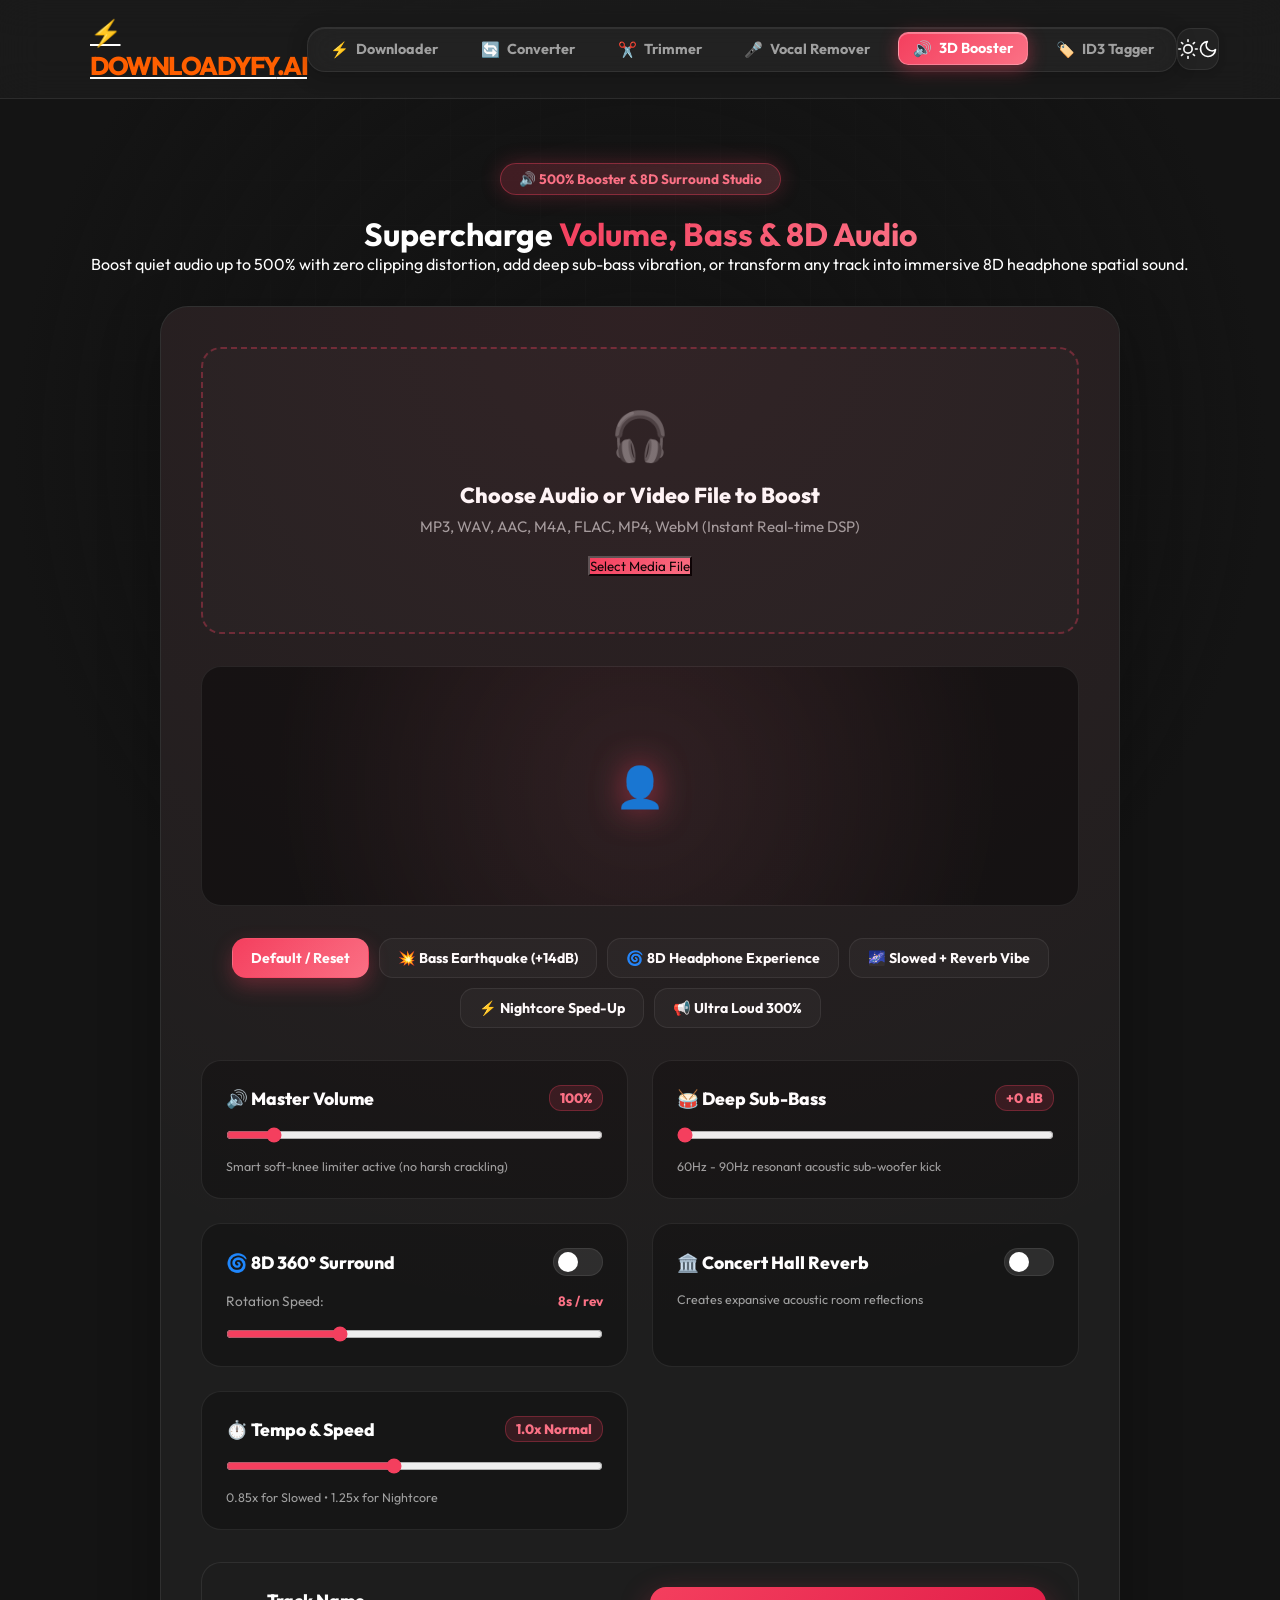
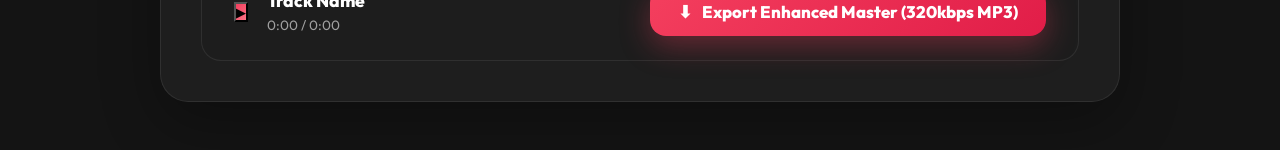
==== commit e9ea8bcb: "style(navbar): upgrade navigation bar with tactile glassmorphic button pills, glowing active states," ====
--- a/frontend/booster.html
+++ b/frontend/booster.html
@@ -273,12 +273,12 @@
             </a>
             
             <div class="nav-links-menu">
-                <a href="index.html" class="nav-link-item">Downloader</a>
-                <a href="converter.html" class="nav-link-item">Converter</a>
-                <a href="trimmer.html" class="nav-link-item">Trimmer</a>
-                <a href="vocal-remover.html" class="nav-link-item">Vocal Remover</a>
-                <a href="booster.html" class="nav-link-item active">3D Audio Booster</a>
-                <a href="tagger.html" class="nav-link-item">ID3 Tagger</a>
+                <a href="index.html" class="nav-link-item nav-downloader"><span class="nav-icon">⚡</span><span>Downloader</span></a>
+                <a href="converter.html" class="nav-link-item nav-converter"><span class="nav-icon">🔄</span><span>Converter</span></a>
+                <a href="trimmer.html" class="nav-link-item nav-trimmer"><span class="nav-icon">✂️</span><span>Trimmer</span></a>
+                <a href="vocal-remover.html" class="nav-link-item nav-vocal"><span class="nav-icon">🎤</span><span>Vocal Remover</span></a>
+                <a href="booster.html" class="nav-link-item active nav-booster"><span class="nav-icon">🔊</span><span>3D Booster</span></a>
+                <a href="tagger.html" class="nav-link-item nav-tagger"><span class="nav-icon">🏷️</span><span>ID3 Tagger</span></a>
             </div>
 
             <div class="nav-controls">
--- a/frontend/styles.css
+++ b/frontend/styles.css
@@ -171,23 +171,203 @@
 }
 
 .theme-toggle-btn {
-    background: transparent;
+    background: rgba(255, 255, 255, 0.04);
     border: 1px solid var(--glass-border);
     color: var(--text-main);
-    border-radius: 50%;
-    width: 44px;
-    height: 44px;
+    border-radius: 14px;
+    width: 42px;
+    height: 42px;
     display: flex;
     justify-content: center;
     align-items: center;
     cursor: pointer;
-    transition: all 0.3s ease;
+    transition: all 0.3s cubic-bezier(0.16, 1, 0.3, 1);
+    box-shadow: 0 2px 8px rgba(0, 0, 0, 0.15);
 }
 
 .theme-toggle-btn:hover {
-    border-color: var(--accent-lime);
-    box-shadow: 0 0 12px var(--glow-shadow);
-    transform: scale(1.05);
+    border-color: var(--accent-orange);
+    background: rgba(255, 255, 255, 0.1);
+    box-shadow: 0 0 16px rgba(255, 95, 0, 0.35);
+    transform: translateY(-2px) scale(1.05);
+}
+
+/* Navigation Tools Segmented Bar / Dock */
+.nav-links-menu {
+    display: flex;
+    align-items: center;
+    gap: 6px;
+    background: rgba(255, 255, 255, 0.03);
+    padding: 5px 7px;
+    border-radius: 18px;
+    border: 1px solid var(--glass-border);
+    backdrop-filter: blur(16px);
+    -webkit-backdrop-filter: blur(16px);
+    box-shadow: inset 0 1px 0 rgba(255, 255, 255, 0.08), 0 4px 20px rgba(0, 0, 0, 0.25);
+}
+
+body.light-theme .nav-links-menu {
+    background: rgba(0, 0, 0, 0.03);
+    border-color: rgba(0, 0, 0, 0.08);
+    box-shadow: inset 0 1px 0 rgba(0, 0, 0, 0.04), 0 2px 10px rgba(0, 0, 0, 0.05);
+}
+
+.nav-link-item {
+    display: inline-flex;
+    align-items: center;
+    gap: 7px;
+    padding: 8px 14px;
+    border-radius: 12px;
+    font-size: 0.86rem;
+    font-weight: 700;
+    color: var(--text-muted);
+    text-decoration: none;
+    border: 1px solid transparent;
+    background: transparent;
+    transition: all 0.25s cubic-bezier(0.16, 1, 0.3, 1);
+    position: relative;
+    white-space: nowrap;
+    user-select: none;
+    cursor: pointer;
+}
+
+.nav-link-item .nav-icon {
+    font-size: 0.95rem;
+    transition: transform 0.2s ease;
+    display: inline-block;
+}
+
+.nav-link-item:hover {
+    color: var(--text-main);
+    background: rgba(255, 255, 255, 0.08);
+    border-color: rgba(255, 255, 255, 0.15);
+    transform: translateY(-2px);
+    box-shadow: 0 4px 14px rgba(0, 0, 0, 0.25);
+}
+
+.nav-link-item:hover .nav-icon {
+    transform: scale(1.2) rotate(-5deg);
+}
+
+body.light-theme .nav-link-item:hover {
+    background: rgba(0, 0, 0, 0.06);
+    border-color: rgba(0, 0, 0, 0.1);
+    box-shadow: 0 4px 12px rgba(0, 0, 0, 0.08);
+}
+
+/* Active States - Vibrant Glow Pill Buttons */
+.nav-link-item.active {
+    color: #ffffff !important;
+    background: linear-gradient(135deg, var(--accent-orange), #ff8c00) !important;
+    border-color: rgba(255, 255, 255, 0.3) !important;
+    box-shadow: 0 4px 18px rgba(255, 95, 0, 0.45), inset 0 1px 0 rgba(255, 255, 255, 0.3) !important;
+    transform: translateY(-1px);
+}
+
+.nav-link-item.active.nav-downloader {
+    background: linear-gradient(135deg, var(--accent-orange), #ff8c00) !important;
+    box-shadow: 0 4px 18px rgba(255, 95, 0, 0.45), inset 0 1px 0 rgba(255, 255, 255, 0.3) !important;
+}
+
+.nav-link-item.active.nav-converter {
+    background: linear-gradient(135deg, #6366f1, #818cf8) !important;
+    box-shadow: 0 4px 18px rgba(99, 102, 241, 0.45), inset 0 1px 0 rgba(255, 255, 255, 0.3) !important;
+}
+
+.nav-link-item.active.nav-trimmer {
+    background: linear-gradient(135deg, #10b981, #34d399) !important;
+    box-shadow: 0 4px 18px rgba(16, 185, 129, 0.45), inset 0 1px 0 rgba(255, 255, 255, 0.3) !important;
+}
+
+.nav-link-item.active.nav-vocal {
+    background: linear-gradient(135deg, #ec4899, #f472b6) !important;
+    box-shadow: 0 4px 18px rgba(236, 72, 153, 0.45), inset 0 1px 0 rgba(255, 255, 255, 0.3) !important;
+}
+
+.nav-link-item.active.nav-booster {
+    background: linear-gradient(135deg, #f43f5e, #fb7185) !important;
+    box-shadow: 0 4px 18px rgba(244, 63, 94, 0.45), inset 0 1px 0 rgba(255, 255, 255, 0.3) !important;
+}
+
+.nav-link-item.active.nav-tagger {
+    background: linear-gradient(135deg, #eab308, #fde047) !important;
+    color: #1a1a1a !important;
+    box-shadow: 0 4px 18px rgba(234, 179, 8, 0.45), inset 0 1px 0 rgba(255, 255, 255, 0.4) !important;
+.nav-actions, .nav-controls {
+    display: flex;
+    align-items: center;
+    gap: 0.8rem;
+}
+
+.language-selector-wrapper {
+    position: relative;
+    display: flex;
+    align-items: center;
+}
+
+.lang-select-dropdown {
+    background: rgba(255, 255, 255, 0.04);
+    color: var(--text-main);
+    border: 1px solid var(--glass-border);
+    border-radius: 14px;
+    padding: 0.55rem 2rem 0.55rem 0.9rem;
+    font-size: 0.85rem;
+    font-weight: 700;
+    outline: none;
+    cursor: pointer;
+    appearance: none;
+    -webkit-appearance: none;
+    transition: all 0.25s cubic-bezier(0.16, 1, 0.3, 1);
+    max-width: 190px;
+    box-shadow: 0 2px 8px rgba(0, 0, 0, 0.15);
+}
+
+.lang-select-dropdown:hover, .lang-select-dropdown:focus {
+    border-color: var(--accent-orange);
+    background: rgba(255, 255, 255, 0.08);
+    box-shadow: 0 0 16px rgba(255, 95, 0, 0.25);
+    transform: translateY(-1px);
+}
+
+.language-selector-wrapper::after {
+    content: '▾';
+    position: absolute;
+    right: 12px;
+    font-size: 0.8rem;
+    color: var(--text-muted);
+    pointer-events: none;
+    transition: transform 0.2s ease;
+}
+
+.language-selector-wrapper:hover::after {
+    color: var(--accent-orange);
+}
+
+body.light-theme .lang-select-dropdown {
+    background: rgba(0, 0, 0, 0.03);
+    border-color: rgba(0, 0, 0, 0.08);
+}
+body.light-theme .lang-select-dropdown:hover {
+    background: rgba(0, 0, 0, 0.06);
+}
+
+@media (max-width: 1100px) {
+    .nav-container {
+        flex-wrap: wrap;
+        gap: 0.8rem;
+        justify-content: space-between;
+    }
+    .nav-links-menu {
+        order: 3;
+        width: 100%;
+        overflow-x: auto;
+        padding: 5px;
+        -webkit-overflow-scrolling: touch;
+        scrollbar-width: none;
+    }
+    .nav-links-menu::-webkit-scrollbar {
+        display: none;
+    }
 }
 
 /* Layout Container */
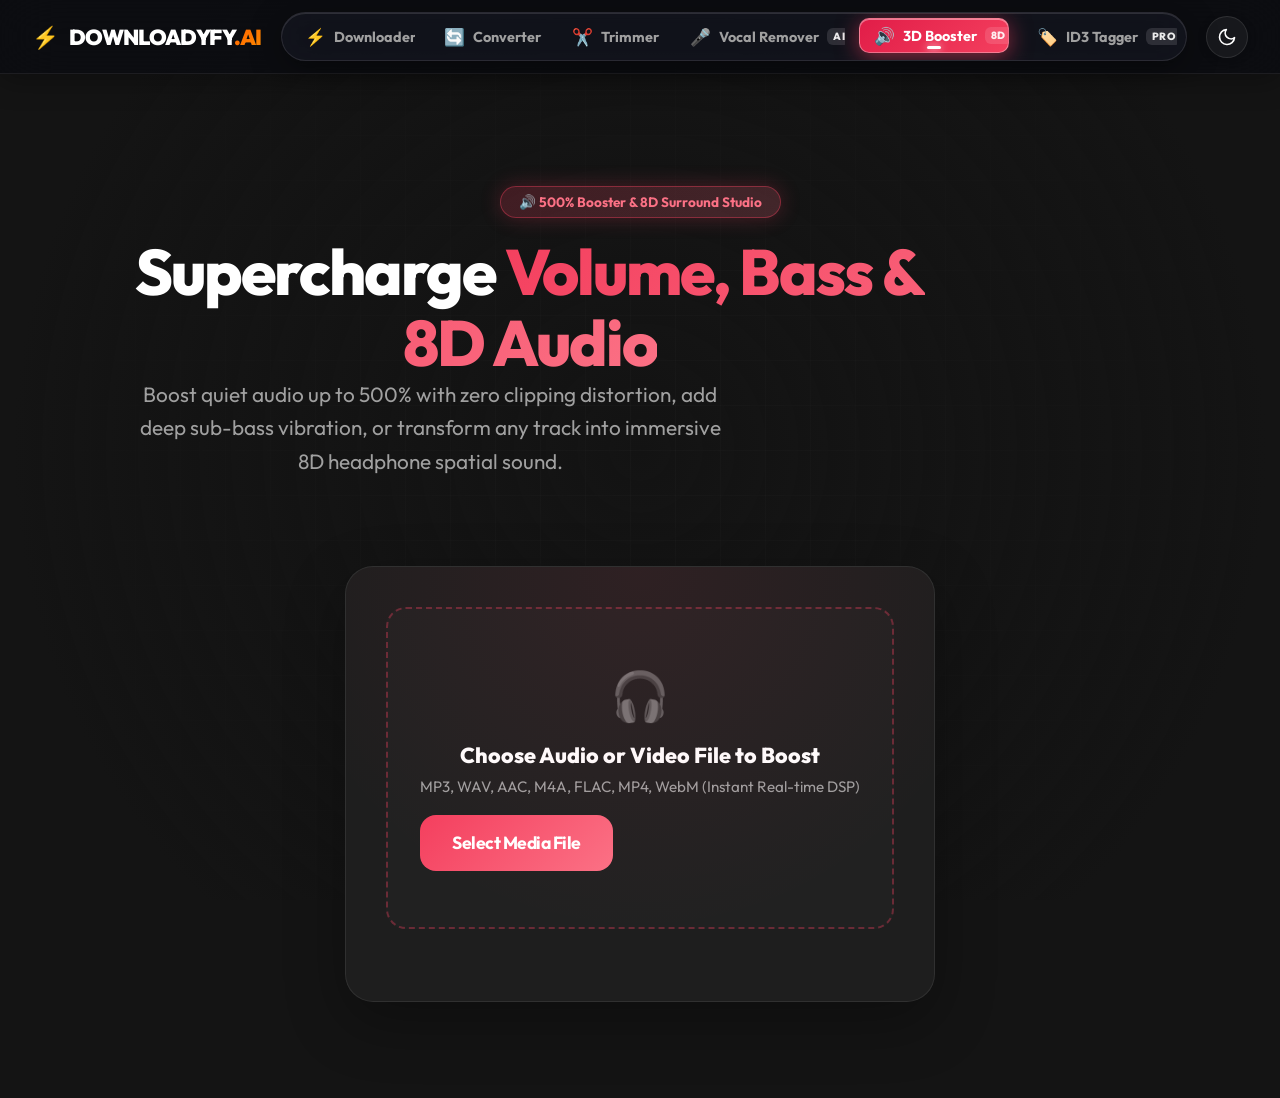
==== commit 8afffbb5: "style(navbar): implement ultra-premium floating island dock, animated micro-badges, and fixed CSS pa" ====
--- a/frontend/booster.html
+++ b/frontend/booster.html
@@ -8,7 +8,7 @@
     <link rel="preconnect" href="https://fonts.googleapis.com">
     <link rel="preconnect" href="https://fonts.gstatic.com" crossorigin>
     <link href="https://fonts.googleapis.com/css2?family=Outfit:wght@300;400;600;700;800;900&display=swap" rel="stylesheet">
-    <link rel="stylesheet" href="styles.css?v=20">
+    <link rel="stylesheet" href="styles.css?v=25">
     <style>
         .booster-hero {
             text-align: center;
@@ -276,9 +276,9 @@
                 <a href="index.html" class="nav-link-item nav-downloader"><span class="nav-icon">⚡</span><span>Downloader</span></a>
                 <a href="converter.html" class="nav-link-item nav-converter"><span class="nav-icon">🔄</span><span>Converter</span></a>
                 <a href="trimmer.html" class="nav-link-item nav-trimmer"><span class="nav-icon">✂️</span><span>Trimmer</span></a>
-                <a href="vocal-remover.html" class="nav-link-item nav-vocal"><span class="nav-icon">🎤</span><span>Vocal Remover</span></a>
-                <a href="booster.html" class="nav-link-item active nav-booster"><span class="nav-icon">🔊</span><span>3D Booster</span></a>
-                <a href="tagger.html" class="nav-link-item nav-tagger"><span class="nav-icon">🏷️</span><span>ID3 Tagger</span></a>
+                <a href="vocal-remover.html" class="nav-link-item nav-vocal"><span class="nav-icon">🎤</span><span>Vocal Remover</span><span class="nav-badge">AI</span></a>
+                <a href="booster.html" class="nav-link-item active nav-booster"><span class="nav-icon">🔊</span><span>3D Booster</span><span class="nav-badge">8D</span></a>
+                <a href="tagger.html" class="nav-link-item nav-tagger"><span class="nav-icon">🏷️</span><span>ID3 Tagger</span><span class="nav-badge">PRO</span></a>
             </div>
 
             <div class="nav-controls">
--- a/frontend/styles.css
+++ b/frontend/styles.css
@@ -138,165 +138,231 @@
     100% { transform: translate(120px, 80px) scale(1.15); }
 }
 
-/* Sticky Navbar */
+/* ==========================================================================
+   ULTRA-PREMIUM FLOATING DOCK NAVBAR & ANIMATED PILL BUTTONS
+   ========================================================================== */
+
 .navbar {
     position: sticky;
     top: 0;
-    z-index: 100;
-    background: var(--glass-bg);
+    z-index: 1000;
+    background: rgba(10, 11, 16, 0.75);
+    backdrop-filter: blur(28px) saturate(190%);
+    -webkit-backdrop-filter: blur(28px) saturate(190%);
+    border-bottom: 1px solid rgba(255, 255, 255, 0.07);
+    padding: 0.75rem 2rem;
+    transition: all 0.35s cubic-bezier(0.16, 1, 0.3, 1);
+    box-shadow: 0 4px 30px rgba(0, 0, 0, 0.35);
+}
+
+body.light-theme .navbar {
+    background: rgba(255, 255, 255, 0.82);
+    border-bottom: 1px solid rgba(0, 0, 0, 0.06);
+    box-shadow: 0 4px 25px rgba(0, 0, 0, 0.06);
+}
+
+.nav-container {
+    max-width: 1280px;
+    margin: 0 auto;
+    display: flex;
+    justify-content: space-between;
+    align-items: center;
+    gap: 1.2rem;
+}
+
+/* Brand Logo */
+.navbar .logo {
+    display: flex;
+    align-items: center;
+    gap: 0.65rem;
+    text-decoration: none;
+    font-size: 1.35rem;
+    font-weight: 900;
+    letter-spacing: -0.8px;
+    color: var(--text-main);
+    transition: transform 0.3s cubic-bezier(0.34, 1.56, 0.64, 1);
+    flex-shrink: 0;
+}
+
+.navbar .logo:hover {
+    transform: scale(1.04);
+}
+
+.navbar .logo-icon-img {
+    width: 36px;
+    height: 36px;
+    border-radius: 11px;
+    box-shadow: 0 4px 16px rgba(255, 95, 0, 0.35);
+    transition: all 0.3s ease;
+}
+
+.navbar .logo:hover .logo-icon-img {
+    box-shadow: 0 0 24px rgba(255, 95, 0, 0.6);
+    transform: rotate(-6deg);
+}
+
+.navbar .logo-text span {
+    background: linear-gradient(135deg, #ff5f00, #ff8c00);
+    -webkit-background-clip: text;
+    -webkit-text-fill-color: transparent;
+}
+
+/* Floating Segmented Island Dock */
+.nav-links-menu {
+    display: flex;
+    align-items: center;
+    gap: 6px;
+    background: rgba(22, 24, 35, 0.65);
+    padding: 6px 8px;
+    border-radius: 50px;
+    border: 1px solid rgba(255, 255, 255, 0.1);
     backdrop-filter: blur(20px);
     -webkit-backdrop-filter: blur(20px);
-    border-bottom: 1px solid var(--glass-border);
-    padding: 1rem 2rem;
-    transition: background 0.4s ease, border-color 0.4s ease;
-}
-
-.nav-container {
-    max-width: 1100px;
-    margin: 0 auto;
-    display: flex;
-    justify-content: space-between;
-    align-items: center;
-}
-
-.navbar .logo {
-    font-size: 1.6rem;
-    font-weight: 800;
-    letter-spacing: -1.5px;
-    color: var(--text-main);
-}
-
-.navbar .logo span {
-    color: var(--accent-orange);
-}
-
-.theme-toggle-btn {
-    background: rgba(255, 255, 255, 0.04);
-    border: 1px solid var(--glass-border);
-    color: var(--text-main);
-    border-radius: 14px;
-    width: 42px;
-    height: 42px;
-    display: flex;
-    justify-content: center;
-    align-items: center;
-    cursor: pointer;
-    transition: all 0.3s cubic-bezier(0.16, 1, 0.3, 1);
-    box-shadow: 0 2px 8px rgba(0, 0, 0, 0.15);
-}
-
-.theme-toggle-btn:hover {
-    border-color: var(--accent-orange);
-    background: rgba(255, 255, 255, 0.1);
-    box-shadow: 0 0 16px rgba(255, 95, 0, 0.35);
-    transform: translateY(-2px) scale(1.05);
-}
-
-/* Navigation Tools Segmented Bar / Dock */
-.nav-links-menu {
-    display: flex;
-    align-items: center;
-    gap: 6px;
-    background: rgba(255, 255, 255, 0.03);
-    padding: 5px 7px;
-    border-radius: 18px;
-    border: 1px solid var(--glass-border);
-    backdrop-filter: blur(16px);
-    -webkit-backdrop-filter: blur(16px);
-    box-shadow: inset 0 1px 0 rgba(255, 255, 255, 0.08), 0 4px 20px rgba(0, 0, 0, 0.25);
+    box-shadow: inset 0 1px 0 rgba(255, 255, 255, 0.12), 0 8px 32px rgba(0, 0, 0, 0.4);
+    position: relative;
+    overflow: hidden;
 }
 
 body.light-theme .nav-links-menu {
-    background: rgba(0, 0, 0, 0.03);
-    border-color: rgba(0, 0, 0, 0.08);
-    box-shadow: inset 0 1px 0 rgba(0, 0, 0, 0.04), 0 2px 10px rgba(0, 0, 0, 0.05);
-}
-
+    background: rgba(240, 242, 248, 0.85);
+    border: 1px solid rgba(0, 0, 0, 0.08);
+    box-shadow: inset 0 1px 0 rgba(255, 255, 255, 0.9), 0 4px 20px rgba(0, 0, 0, 0.06);
+}
+
+/* Individual Pill Button */
 .nav-link-item {
     display: inline-flex;
     align-items: center;
-    gap: 7px;
-    padding: 8px 14px;
-    border-radius: 12px;
+    gap: 8px;
+    padding: 8px 16px;
+    border-radius: 30px;
     font-size: 0.86rem;
-    font-weight: 700;
-    color: var(--text-muted);
+    font-weight: 750;
+    color: rgba(255, 255, 255, 0.65);
     text-decoration: none;
     border: 1px solid transparent;
     background: transparent;
-    transition: all 0.25s cubic-bezier(0.16, 1, 0.3, 1);
+    transition: all 0.28s cubic-bezier(0.16, 1, 0.3, 1);
     position: relative;
     white-space: nowrap;
     user-select: none;
     cursor: pointer;
+    overflow: hidden;
+}
+
+body.light-theme .nav-link-item {
+    color: rgba(30, 35, 50, 0.7);
 }
 
 .nav-link-item .nav-icon {
-    font-size: 0.95rem;
-    transition: transform 0.2s ease;
-    display: inline-block;
-}
-
+    font-size: 1.05rem;
+    transition: transform 0.3s cubic-bezier(0.34, 1.56, 0.64, 1), filter 0.3s ease;
+    display: inline-flex;
+    align-items: center;
+    justify-content: center;
+}
+
+/* Micro Tool Badge */
+.nav-badge {
+    font-size: 0.65rem;
+    font-weight: 850;
+    padding: 2px 6px;
+    border-radius: 6px;
+    background: rgba(255, 255, 255, 0.12);
+    color: rgba(255, 255, 255, 0.9);
+    letter-spacing: 0.5px;
+    text-transform: uppercase;
+    transition: all 0.2s ease;
+}
+
+/* Hover Shimmer & Lift */
 .nav-link-item:hover {
-    color: var(--text-main);
-    background: rgba(255, 255, 255, 0.08);
-    border-color: rgba(255, 255, 255, 0.15);
+    color: #ffffff;
+    background: rgba(255, 255, 255, 0.09);
+    border-color: rgba(255, 255, 255, 0.18);
     transform: translateY(-2px);
-    box-shadow: 0 4px 14px rgba(0, 0, 0, 0.25);
+    box-shadow: 0 6px 20px rgba(0, 0, 0, 0.3);
+}
+
+body.light-theme .nav-link-item:hover {
+    color: #0b0f19;
+    background: rgba(0, 0, 0, 0.05);
+    border-color: rgba(0, 0, 0, 0.12);
+    box-shadow: 0 4px 15px rgba(0, 0, 0, 0.08);
 }
 
 .nav-link-item:hover .nav-icon {
-    transform: scale(1.2) rotate(-5deg);
-}
-
-body.light-theme .nav-link-item:hover {
-    background: rgba(0, 0, 0, 0.06);
-    border-color: rgba(0, 0, 0, 0.1);
-    box-shadow: 0 4px 12px rgba(0, 0, 0, 0.08);
-}
-
-/* Active States - Vibrant Glow Pill Buttons */
+    transform: scale(1.25) rotate(-8deg);
+    filter: drop-shadow(0 0 8px currentColor);
+}
+
+.nav-link-item:active {
+    transform: scale(0.96) translateY(0);
+}
+
+/* Active State with Ambient Glow Aura */
 .nav-link-item.active {
     color: #ffffff !important;
-    background: linear-gradient(135deg, var(--accent-orange), #ff8c00) !important;
-    border-color: rgba(255, 255, 255, 0.3) !important;
-    box-shadow: 0 4px 18px rgba(255, 95, 0, 0.45), inset 0 1px 0 rgba(255, 255, 255, 0.3) !important;
+    border-color: rgba(255, 255, 255, 0.35) !important;
     transform: translateY(-1px);
-}
-
+    position: relative;
+}
+
+.nav-link-item.active::after {
+    content: '';
+    position: absolute;
+    bottom: 3px;
+    left: 50%;
+    transform: translateX(-50%);
+    width: 14px;
+    height: 3px;
+    border-radius: 4px;
+    background: #ffffff;
+    box-shadow: 0 0 8px #ffffff;
+}
+
+/* Distinct Tool Accents */
 .nav-link-item.active.nav-downloader {
-    background: linear-gradient(135deg, var(--accent-orange), #ff8c00) !important;
-    box-shadow: 0 4px 18px rgba(255, 95, 0, 0.45), inset 0 1px 0 rgba(255, 255, 255, 0.3) !important;
+    background: linear-gradient(135deg, #ff5f00, #ff8c00) !important;
+    box-shadow: 0 4px 22px rgba(255, 95, 0, 0.55), inset 0 1px 0 rgba(255, 255, 255, 0.4) !important;
 }
 
 .nav-link-item.active.nav-converter {
     background: linear-gradient(135deg, #6366f1, #818cf8) !important;
-    box-shadow: 0 4px 18px rgba(99, 102, 241, 0.45), inset 0 1px 0 rgba(255, 255, 255, 0.3) !important;
+    box-shadow: 0 4px 22px rgba(99, 102, 241, 0.55), inset 0 1px 0 rgba(255, 255, 255, 0.4) !important;
 }
 
 .nav-link-item.active.nav-trimmer {
-    background: linear-gradient(135deg, #10b981, #34d399) !important;
-    box-shadow: 0 4px 18px rgba(16, 185, 129, 0.45), inset 0 1px 0 rgba(255, 255, 255, 0.3) !important;
+    background: linear-gradient(135deg, #059669, #10b981) !important;
+    box-shadow: 0 4px 22px rgba(16, 185, 129, 0.55), inset 0 1px 0 rgba(255, 255, 255, 0.4) !important;
 }
 
 .nav-link-item.active.nav-vocal {
-    background: linear-gradient(135deg, #ec4899, #f472b6) !important;
-    box-shadow: 0 4px 18px rgba(236, 72, 153, 0.45), inset 0 1px 0 rgba(255, 255, 255, 0.3) !important;
+    background: linear-gradient(135deg, #db2777, #ec4899) !important;
+    box-shadow: 0 4px 22px rgba(236, 72, 153, 0.55), inset 0 1px 0 rgba(255, 255, 255, 0.4) !important;
 }
 
 .nav-link-item.active.nav-booster {
-    background: linear-gradient(135deg, #f43f5e, #fb7185) !important;
-    box-shadow: 0 4px 18px rgba(244, 63, 94, 0.45), inset 0 1px 0 rgba(255, 255, 255, 0.3) !important;
+    background: linear-gradient(135deg, #e11d48, #f43f5e) !important;
+    box-shadow: 0 4px 22px rgba(244, 63, 94, 0.55), inset 0 1px 0 rgba(255, 255, 255, 0.4) !important;
 }
 
 .nav-link-item.active.nav-tagger {
-    background: linear-gradient(135deg, #eab308, #fde047) !important;
-    color: #1a1a1a !important;
-    box-shadow: 0 4px 18px rgba(234, 179, 8, 0.45), inset 0 1px 0 rgba(255, 255, 255, 0.4) !important;
+    background: linear-gradient(135deg, #d97706, #eab308) !important;
+    color: #111827 !important;
+    box-shadow: 0 4px 22px rgba(234, 179, 8, 0.55), inset 0 1px 0 rgba(255, 255, 255, 0.5) !important;
+}
+.nav-link-item.active.nav-tagger::after {
+    background: #111827;
+    box-shadow: 0 0 6px rgba(0, 0, 0, 0.5);
+}
+
+/* Nav Actions & Theme Switch */
 .nav-actions, .nav-controls {
     display: flex;
     align-items: center;
-    gap: 0.8rem;
+    gap: 0.75rem;
+    flex-shrink: 0;
 }
 
 .language-selector-wrapper {
@@ -306,11 +372,11 @@
 }
 
 .lang-select-dropdown {
-    background: rgba(255, 255, 255, 0.04);
+    background: rgba(255, 255, 255, 0.05);
     color: var(--text-main);
-    border: 1px solid var(--glass-border);
-    border-radius: 14px;
-    padding: 0.55rem 2rem 0.55rem 0.9rem;
+    border: 1px solid rgba(255, 255, 255, 0.1);
+    border-radius: 20px;
+    padding: 0.55rem 2.2rem 0.55rem 1rem;
     font-size: 0.85rem;
     font-weight: 700;
     outline: none;
@@ -318,40 +384,74 @@
     appearance: none;
     -webkit-appearance: none;
     transition: all 0.25s cubic-bezier(0.16, 1, 0.3, 1);
-    max-width: 190px;
-    box-shadow: 0 2px 8px rgba(0, 0, 0, 0.15);
+    max-width: 195px;
+    box-shadow: 0 2px 10px rgba(0, 0, 0, 0.15);
 }
 
 .lang-select-dropdown:hover, .lang-select-dropdown:focus {
     border-color: var(--accent-orange);
-    background: rgba(255, 255, 255, 0.08);
-    box-shadow: 0 0 16px rgba(255, 95, 0, 0.25);
-    transform: translateY(-1px);
+    background: rgba(255, 255, 255, 0.09);
+    box-shadow: 0 0 18px rgba(255, 95, 0, 0.35);
+    transform: translateY(-2px);
 }
 
 .language-selector-wrapper::after {
     content: '▾';
     position: absolute;
-    right: 12px;
-    font-size: 0.8rem;
+    right: 14px;
+    font-size: 0.85rem;
     color: var(--text-muted);
     pointer-events: none;
-    transition: transform 0.2s ease;
+    transition: all 0.2s ease;
 }
 
 .language-selector-wrapper:hover::after {
     color: var(--accent-orange);
+    transform: translateY(1px);
 }
 
 body.light-theme .lang-select-dropdown {
-    background: rgba(0, 0, 0, 0.03);
+    background: rgba(0, 0, 0, 0.04);
     border-color: rgba(0, 0, 0, 0.08);
 }
 body.light-theme .lang-select-dropdown:hover {
-    background: rgba(0, 0, 0, 0.06);
-}
-
-@media (max-width: 1100px) {
+    background: rgba(0, 0, 0, 0.07);
+    border-color: var(--accent-orange);
+}
+
+.theme-toggle-btn {
+    background: rgba(255, 255, 255, 0.05);
+    border: 1px solid rgba(255, 255, 255, 0.1);
+    color: var(--text-main);
+    border-radius: 50%;
+    width: 42px;
+    height: 42px;
+    display: flex;
+    justify-content: center;
+    align-items: center;
+    cursor: pointer;
+    transition: all 0.3s cubic-bezier(0.16, 1, 0.3, 1);
+    box-shadow: 0 2px 10px rgba(0, 0, 0, 0.15);
+}
+
+.theme-toggle-btn:hover {
+    border-color: var(--accent-orange);
+    background: rgba(255, 255, 255, 0.1);
+    box-shadow: 0 0 20px rgba(255, 95, 0, 0.4);
+    transform: translateY(-2px) scale(1.08) rotate(15deg);
+}
+
+body.light-theme .theme-toggle-btn {
+    background: rgba(0, 0, 0, 0.04);
+    border-color: rgba(0, 0, 0, 0.08);
+}
+body.light-theme .theme-toggle-btn:hover {
+    background: rgba(0, 0, 0, 0.07);
+    border-color: var(--accent-orange);
+}
+
+/* Responsive Navigation Bar */
+@media (max-width: 1180px) {
     .nav-container {
         flex-wrap: wrap;
         gap: 0.8rem;
@@ -364,11 +464,13 @@
         padding: 5px;
         -webkit-overflow-scrolling: touch;
         scrollbar-width: none;
+        border-radius: 20px;
     }
     .nav-links-menu::-webkit-scrollbar {
         display: none;
     }
 }
+
 
 /* Layout Container */
 .container {
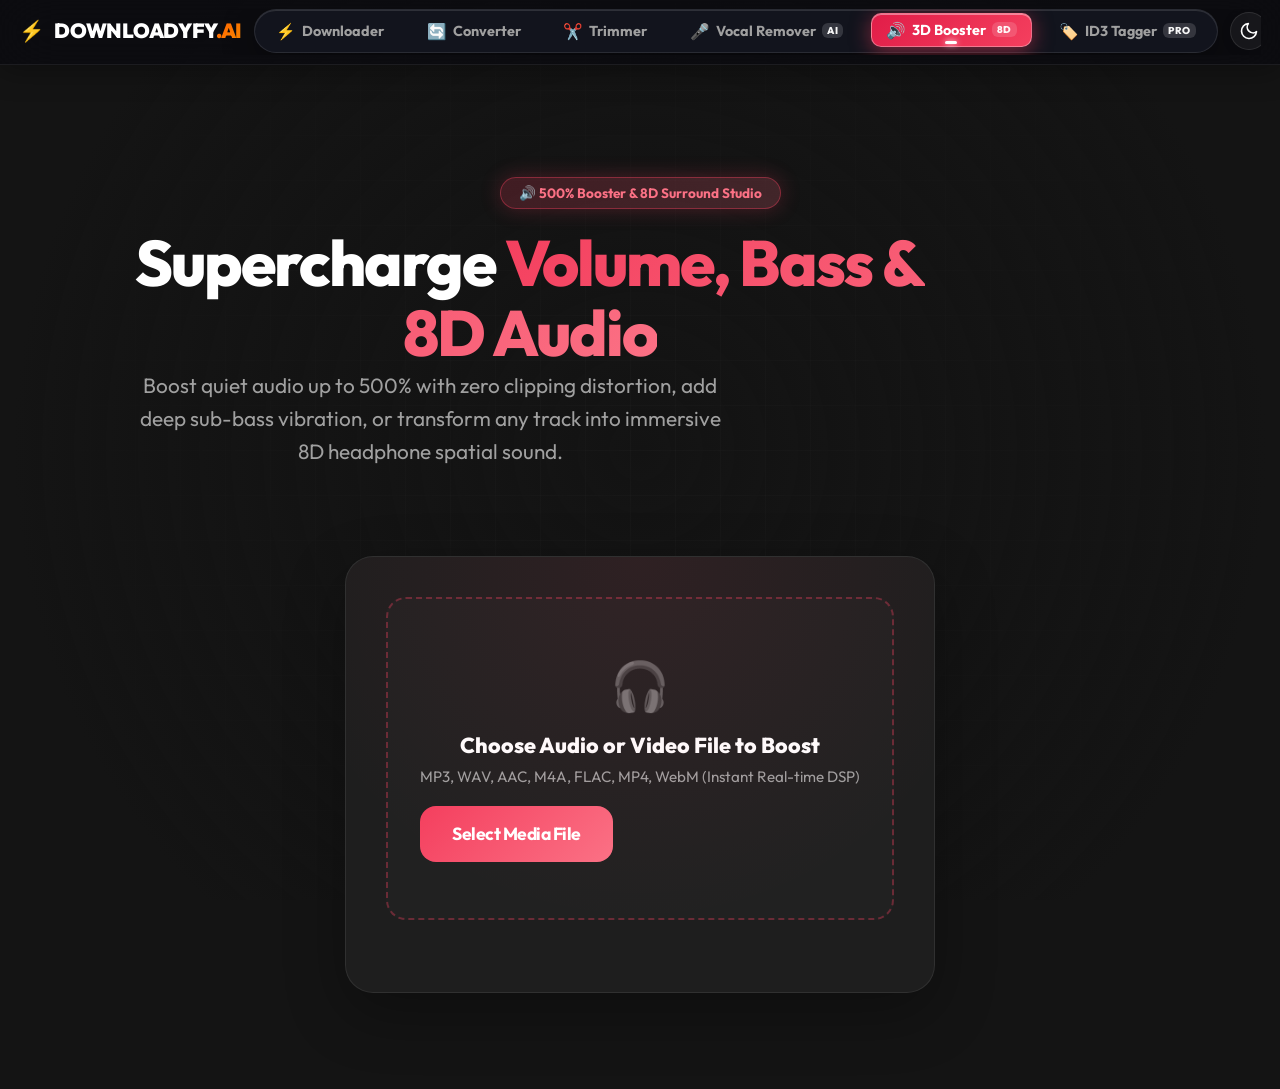
==== commit 219413d2: "fix(navbar): prevent text clipping and truncation by setting flex-shrink: 0 and expanding nav-contai" ====
--- a/frontend/booster.html
+++ b/frontend/booster.html
@@ -8,7 +8,7 @@
     <link rel="preconnect" href="https://fonts.googleapis.com">
     <link rel="preconnect" href="https://fonts.gstatic.com" crossorigin>
     <link href="https://fonts.googleapis.com/css2?family=Outfit:wght@300;400;600;700;800;900&display=swap" rel="stylesheet">
-    <link rel="stylesheet" href="styles.css?v=25">
+    <link rel="stylesheet" href="styles.css?v=26">
     <style>
         .booster-hero {
             text-align: center;
--- a/frontend/styles.css
+++ b/frontend/styles.css
@@ -146,59 +146,56 @@
     position: sticky;
     top: 0;
     z-index: 1000;
-    background: rgba(10, 11, 16, 0.75);
+    background: rgba(10, 11, 16, 0.8);
     backdrop-filter: blur(28px) saturate(190%);
     -webkit-backdrop-filter: blur(28px) saturate(190%);
     border-bottom: 1px solid rgba(255, 255, 255, 0.07);
-    padding: 0.75rem 2rem;
+    padding: 0.55rem 1.2rem;
     transition: all 0.35s cubic-bezier(0.16, 1, 0.3, 1);
     box-shadow: 0 4px 30px rgba(0, 0, 0, 0.35);
 }
 
 body.light-theme .navbar {
-    background: rgba(255, 255, 255, 0.82);
+    background: rgba(255, 255, 255, 0.88);
     border-bottom: 1px solid rgba(0, 0, 0, 0.06);
     box-shadow: 0 4px 25px rgba(0, 0, 0, 0.06);
 }
 
 .nav-container {
-    max-width: 1280px;
+    max-width: 1440px;
+    width: 100%;
     margin: 0 auto;
     display: flex;
     justify-content: space-between;
     align-items: center;
-    gap: 1.2rem;
+    gap: 0.75rem;
 }
 
 /* Brand Logo */
 .navbar .logo {
     display: flex;
     align-items: center;
-    gap: 0.65rem;
+    gap: 0.6rem;
     text-decoration: none;
-    font-size: 1.35rem;
+    font-size: 1.28rem;
     font-weight: 900;
-    letter-spacing: -0.8px;
+    letter-spacing: -0.6px;
     color: var(--text-main);
     transition: transform 0.3s cubic-bezier(0.34, 1.56, 0.64, 1);
     flex-shrink: 0;
 }
 
 .navbar .logo:hover {
-    transform: scale(1.04);
+    transform: scale(1.03);
 }
 
 .navbar .logo-icon-img {
-    width: 36px;
-    height: 36px;
-    border-radius: 11px;
+    width: 34px;
+    height: 34px;
+    border-radius: 10px;
     box-shadow: 0 4px 16px rgba(255, 95, 0, 0.35);
     transition: all 0.3s ease;
-}
-
-.navbar .logo:hover .logo-icon-img {
-    box-shadow: 0 0 24px rgba(255, 95, 0, 0.6);
-    transform: rotate(-6deg);
+    flex-shrink: 0;
 }
 
 .navbar .logo-text span {
@@ -211,89 +208,91 @@
 .nav-links-menu {
     display: flex;
     align-items: center;
-    gap: 6px;
-    background: rgba(22, 24, 35, 0.65);
-    padding: 6px 8px;
+    gap: 4px;
+    background: rgba(22, 24, 35, 0.75);
+    padding: 4px 6px;
     border-radius: 50px;
     border: 1px solid rgba(255, 255, 255, 0.1);
     backdrop-filter: blur(20px);
     -webkit-backdrop-filter: blur(20px);
     box-shadow: inset 0 1px 0 rgba(255, 255, 255, 0.12), 0 8px 32px rgba(0, 0, 0, 0.4);
     position: relative;
-    overflow: hidden;
+    flex-shrink: 0;
 }
 
 body.light-theme .nav-links-menu {
-    background: rgba(240, 242, 248, 0.85);
+    background: rgba(240, 242, 248, 0.9);
     border: 1px solid rgba(0, 0, 0, 0.08);
     box-shadow: inset 0 1px 0 rgba(255, 255, 255, 0.9), 0 4px 20px rgba(0, 0, 0, 0.06);
 }
 
-/* Individual Pill Button */
+/* Individual Pill Button - Full text with flex-shrink 0 */
 .nav-link-item {
     display: inline-flex;
     align-items: center;
-    gap: 8px;
-    padding: 8px 16px;
+    gap: 6px;
+    padding: 7px 13px;
     border-radius: 30px;
-    font-size: 0.86rem;
+    font-size: 0.84rem;
     font-weight: 750;
-    color: rgba(255, 255, 255, 0.65);
+    color: rgba(255, 255, 255, 0.7);
     text-decoration: none;
     border: 1px solid transparent;
     background: transparent;
-    transition: all 0.28s cubic-bezier(0.16, 1, 0.3, 1);
+    transition: all 0.25s cubic-bezier(0.16, 1, 0.3, 1);
     position: relative;
     white-space: nowrap;
     user-select: none;
     cursor: pointer;
-    overflow: hidden;
+    flex-shrink: 0;
 }
 
 body.light-theme .nav-link-item {
-    color: rgba(30, 35, 50, 0.7);
+    color: rgba(30, 35, 50, 0.75);
 }
 
 .nav-link-item .nav-icon {
-    font-size: 1.05rem;
+    font-size: 0.98rem;
     transition: transform 0.3s cubic-bezier(0.34, 1.56, 0.64, 1), filter 0.3s ease;
     display: inline-flex;
     align-items: center;
     justify-content: center;
+    flex-shrink: 0;
 }
 
 /* Micro Tool Badge */
 .nav-badge {
-    font-size: 0.65rem;
+    font-size: 0.62rem;
     font-weight: 850;
-    padding: 2px 6px;
+    padding: 1px 5px;
     border-radius: 6px;
-    background: rgba(255, 255, 255, 0.12);
-    color: rgba(255, 255, 255, 0.9);
-    letter-spacing: 0.5px;
+    background: rgba(255, 255, 255, 0.15);
+    color: rgba(255, 255, 255, 0.95);
+    letter-spacing: 0.4px;
     text-transform: uppercase;
     transition: all 0.2s ease;
-}
-
-/* Hover Shimmer & Lift */
+    flex-shrink: 0;
+}
+
+/* Hover Lift */
 .nav-link-item:hover {
     color: #ffffff;
     background: rgba(255, 255, 255, 0.09);
     border-color: rgba(255, 255, 255, 0.18);
     transform: translateY(-2px);
-    box-shadow: 0 6px 20px rgba(0, 0, 0, 0.3);
+    box-shadow: 0 4px 16px rgba(0, 0, 0, 0.25);
 }
 
 body.light-theme .nav-link-item:hover {
     color: #0b0f19;
-    background: rgba(0, 0, 0, 0.05);
+    background: rgba(0, 0, 0, 0.06);
     border-color: rgba(0, 0, 0, 0.12);
-    box-shadow: 0 4px 15px rgba(0, 0, 0, 0.08);
+    box-shadow: 0 4px 12px rgba(0, 0, 0, 0.08);
 }
 
 .nav-link-item:hover .nav-icon {
-    transform: scale(1.25) rotate(-8deg);
-    filter: drop-shadow(0 0 8px currentColor);
+    transform: scale(1.2) rotate(-8deg);
+    filter: drop-shadow(0 0 6px currentColor);
 }
 
 .nav-link-item:active {
@@ -311,46 +310,46 @@
 .nav-link-item.active::after {
     content: '';
     position: absolute;
-    bottom: 3px;
+    bottom: 2px;
     left: 50%;
     transform: translateX(-50%);
-    width: 14px;
+    width: 12px;
     height: 3px;
     border-radius: 4px;
     background: #ffffff;
-    box-shadow: 0 0 8px #ffffff;
+    box-shadow: 0 0 6px #ffffff;
 }
 
 /* Distinct Tool Accents */
 .nav-link-item.active.nav-downloader {
     background: linear-gradient(135deg, #ff5f00, #ff8c00) !important;
-    box-shadow: 0 4px 22px rgba(255, 95, 0, 0.55), inset 0 1px 0 rgba(255, 255, 255, 0.4) !important;
+    box-shadow: 0 4px 20px rgba(255, 95, 0, 0.5), inset 0 1px 0 rgba(255, 255, 255, 0.4) !important;
 }
 
 .nav-link-item.active.nav-converter {
     background: linear-gradient(135deg, #6366f1, #818cf8) !important;
-    box-shadow: 0 4px 22px rgba(99, 102, 241, 0.55), inset 0 1px 0 rgba(255, 255, 255, 0.4) !important;
+    box-shadow: 0 4px 20px rgba(99, 102, 241, 0.5), inset 0 1px 0 rgba(255, 255, 255, 0.4) !important;
 }
 
 .nav-link-item.active.nav-trimmer {
     background: linear-gradient(135deg, #059669, #10b981) !important;
-    box-shadow: 0 4px 22px rgba(16, 185, 129, 0.55), inset 0 1px 0 rgba(255, 255, 255, 0.4) !important;
+    box-shadow: 0 4px 20px rgba(16, 185, 129, 0.5), inset 0 1px 0 rgba(255, 255, 255, 0.4) !important;
 }
 
 .nav-link-item.active.nav-vocal {
     background: linear-gradient(135deg, #db2777, #ec4899) !important;
-    box-shadow: 0 4px 22px rgba(236, 72, 153, 0.55), inset 0 1px 0 rgba(255, 255, 255, 0.4) !important;
+    box-shadow: 0 4px 20px rgba(236, 72, 153, 0.5), inset 0 1px 0 rgba(255, 255, 255, 0.4) !important;
 }
 
 .nav-link-item.active.nav-booster {
     background: linear-gradient(135deg, #e11d48, #f43f5e) !important;
-    box-shadow: 0 4px 22px rgba(244, 63, 94, 0.55), inset 0 1px 0 rgba(255, 255, 255, 0.4) !important;
+    box-shadow: 0 4px 20px rgba(244, 63, 94, 0.5), inset 0 1px 0 rgba(255, 255, 255, 0.4) !important;
 }
 
 .nav-link-item.active.nav-tagger {
     background: linear-gradient(135deg, #d97706, #eab308) !important;
     color: #111827 !important;
-    box-shadow: 0 4px 22px rgba(234, 179, 8, 0.55), inset 0 1px 0 rgba(255, 255, 255, 0.5) !important;
+    box-shadow: 0 4px 20px rgba(234, 179, 8, 0.5), inset 0 1px 0 rgba(255, 255, 255, 0.5) !important;
 }
 .nav-link-item.active.nav-tagger::after {
     background: #111827;
@@ -361,7 +360,7 @@
 .nav-actions, .nav-controls {
     display: flex;
     align-items: center;
-    gap: 0.75rem;
+    gap: 0.6rem;
     flex-shrink: 0;
 }
 
@@ -369,6 +368,7 @@
     position: relative;
     display: flex;
     align-items: center;
+    flex-shrink: 0;
 }
 
 .lang-select-dropdown {
@@ -376,30 +376,30 @@
     color: var(--text-main);
     border: 1px solid rgba(255, 255, 255, 0.1);
     border-radius: 20px;
-    padding: 0.55rem 2.2rem 0.55rem 1rem;
-    font-size: 0.85rem;
+    padding: 0.5rem 2rem 0.5rem 0.85rem;
+    font-size: 0.82rem;
     font-weight: 700;
     outline: none;
     cursor: pointer;
     appearance: none;
     -webkit-appearance: none;
     transition: all 0.25s cubic-bezier(0.16, 1, 0.3, 1);
-    max-width: 195px;
+    max-width: 175px;
     box-shadow: 0 2px 10px rgba(0, 0, 0, 0.15);
 }
 
 .lang-select-dropdown:hover, .lang-select-dropdown:focus {
     border-color: var(--accent-orange);
     background: rgba(255, 255, 255, 0.09);
-    box-shadow: 0 0 18px rgba(255, 95, 0, 0.35);
-    transform: translateY(-2px);
+    box-shadow: 0 0 16px rgba(255, 95, 0, 0.3);
+    transform: translateY(-1px);
 }
 
 .language-selector-wrapper::after {
     content: '▾';
     position: absolute;
-    right: 14px;
-    font-size: 0.85rem;
+    right: 12px;
+    font-size: 0.8rem;
     color: var(--text-muted);
     pointer-events: none;
     transition: all 0.2s ease;
@@ -424,20 +424,21 @@
     border: 1px solid rgba(255, 255, 255, 0.1);
     color: var(--text-main);
     border-radius: 50%;
-    width: 42px;
-    height: 42px;
+    width: 38px;
+    height: 38px;
     display: flex;
     justify-content: center;
     align-items: center;
     cursor: pointer;
     transition: all 0.3s cubic-bezier(0.16, 1, 0.3, 1);
     box-shadow: 0 2px 10px rgba(0, 0, 0, 0.15);
+    flex-shrink: 0;
 }
 
 .theme-toggle-btn:hover {
     border-color: var(--accent-orange);
     background: rgba(255, 255, 255, 0.1);
-    box-shadow: 0 0 20px rgba(255, 95, 0, 0.4);
+    box-shadow: 0 0 18px rgba(255, 95, 0, 0.4);
     transform: translateY(-2px) scale(1.08) rotate(15deg);
 }
 
@@ -451,25 +452,19 @@
 }
 
 /* Responsive Navigation Bar */
-@media (max-width: 1180px) {
+@media (max-width: 1280px) {
     .nav-container {
-        flex-wrap: wrap;
-        gap: 0.8rem;
-        justify-content: space-between;
-    }
-    .nav-links-menu {
-        order: 3;
-        width: 100%;
+        flex-wrap: nowrap;
         overflow-x: auto;
-        padding: 5px;
         -webkit-overflow-scrolling: touch;
         scrollbar-width: none;
-        border-radius: 20px;
+        padding-bottom: 2px;
     }
-    .nav-links-menu::-webkit-scrollbar {
+    .nav-container::-webkit-scrollbar {
         display: none;
     }
 }
+
 
 
 /* Layout Container */
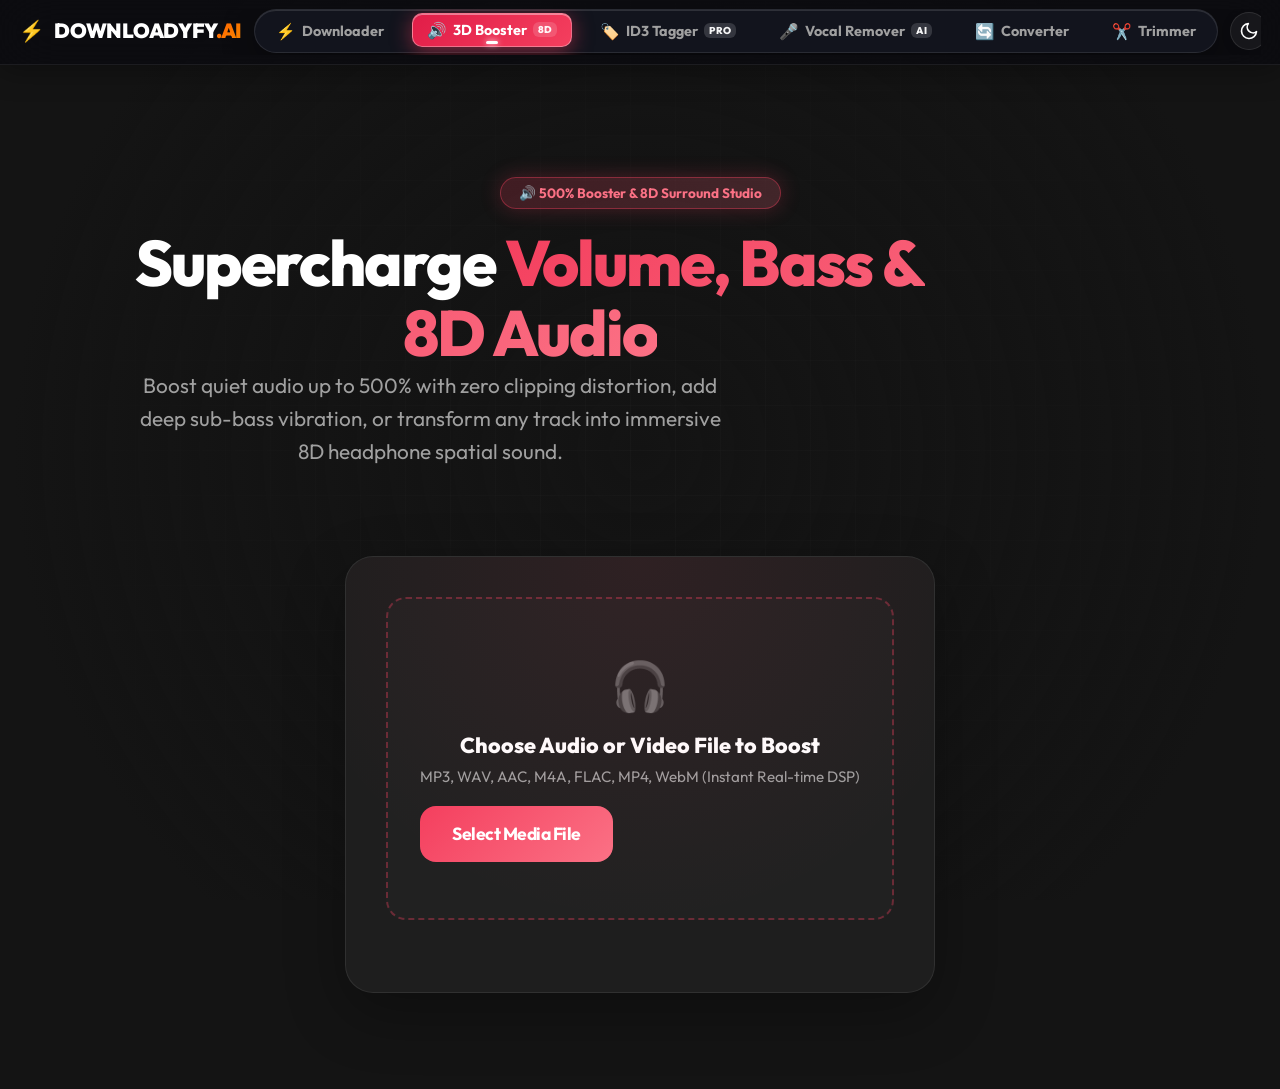
==== commit 19ceaa06: "style(navbar): reorder navigation and tools grid to place 3D Booster 2nd and ID3 Tagger 3rd" ====
--- a/frontend/booster.html
+++ b/frontend/booster.html
@@ -274,11 +274,11 @@
             
             <div class="nav-links-menu">
                 <a href="index.html" class="nav-link-item nav-downloader"><span class="nav-icon">⚡</span><span>Downloader</span></a>
+                <a href="booster.html" class="nav-link-item active nav-booster"><span class="nav-icon">🔊</span><span>3D Booster</span><span class="nav-badge">8D</span></a>
+                <a href="tagger.html" class="nav-link-item nav-tagger"><span class="nav-icon">🏷️</span><span>ID3 Tagger</span><span class="nav-badge">PRO</span></a>
+                <a href="vocal-remover.html" class="nav-link-item nav-vocal"><span class="nav-icon">🎤</span><span>Vocal Remover</span><span class="nav-badge">AI</span></a>
                 <a href="converter.html" class="nav-link-item nav-converter"><span class="nav-icon">🔄</span><span>Converter</span></a>
                 <a href="trimmer.html" class="nav-link-item nav-trimmer"><span class="nav-icon">✂️</span><span>Trimmer</span></a>
-                <a href="vocal-remover.html" class="nav-link-item nav-vocal"><span class="nav-icon">🎤</span><span>Vocal Remover</span><span class="nav-badge">AI</span></a>
-                <a href="booster.html" class="nav-link-item active nav-booster"><span class="nav-icon">🔊</span><span>3D Booster</span><span class="nav-badge">8D</span></a>
-                <a href="tagger.html" class="nav-link-item nav-tagger"><span class="nav-icon">🏷️</span><span>ID3 Tagger</span><span class="nav-badge">PRO</span></a>
             </div>
 
             <div class="nav-controls">
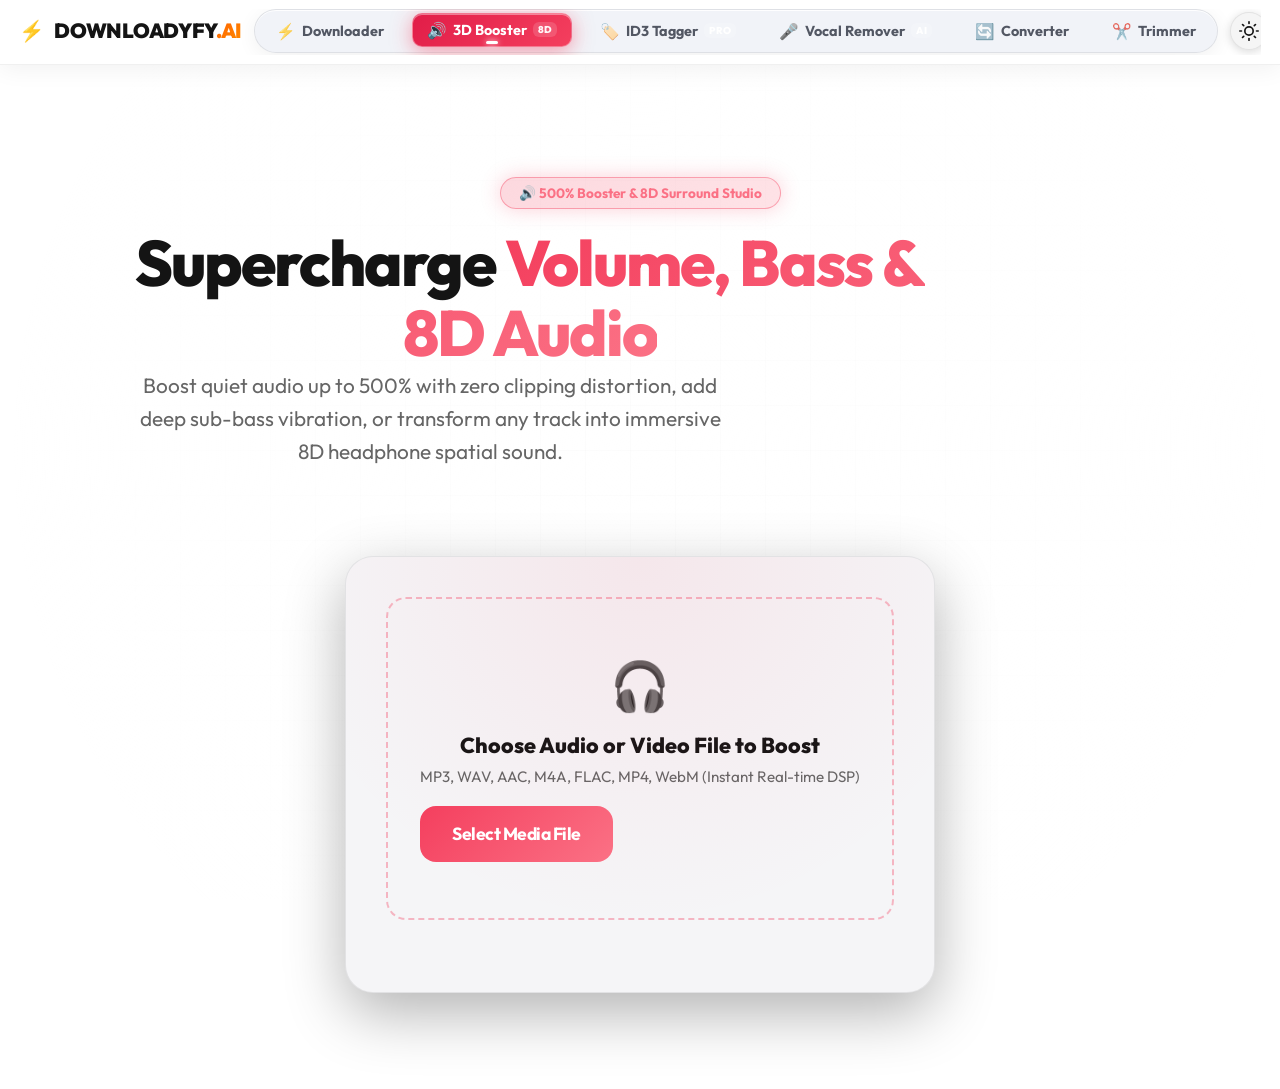
==== commit 64b2791f: "feat: multi-segment offline video trimmer, UI clean-up, and 8K audio-video downloader enhancements" ====
--- a/frontend/booster.html
+++ b/frontend/booster.html
@@ -263,7 +263,7 @@
         }
     </style>
 </head>
-<body>
+<body class="light-theme">
     <!-- Navbar -->
     <nav class="navbar">
         <div class="nav-container">
@@ -283,8 +283,8 @@
 
             <div class="nav-controls">
                 <button id="themeToggle" class="theme-toggle-btn" aria-label="Toggle Theme">
-                    <svg class="sun-icon hidden" xmlns="http://www.w3.org/2000/svg" width="20" height="20" viewBox="0 0 24 24" fill="none" stroke="currentColor" stroke-width="2" stroke-linecap="round" stroke-linejoin="round"><circle cx="12" cy="12" r="5"></circle><line x1="12" y1="1" x2="12" y2="3"></line><line x1="12" y1="21" x2="12" y2="23"></line><line x1="4.22" y1="4.22" x2="5.64" y2="5.64"></line><line x1="18.36" y1="18.36" x2="19.78" y2="19.78"></line><line x1="1" y1="12" x2="3" y2="12"></line><line x1="21" y1="12" x2="23" y2="12"></line><line x1="4.22" y1="19.78" x2="5.64" y2="18.36"></line><line x1="18.36" y1="5.64" x2="19.78" y2="4.22"></line></svg>
-                    <svg class="moon-icon" xmlns="http://www.w3.org/2000/svg" width="20" height="20" viewBox="0 0 24 24" fill="none" stroke="currentColor" stroke-width="2" stroke-linecap="round" stroke-linejoin="round"><path d="M21 12.79A9 9 0 1 1 11.21 3 7 7 0 0 0 21 12.79z"></path></svg>
+                    <svg class="sun-icon" xmlns="http://www.w3.org/2000/svg" width="20" height="20" viewBox="0 0 24 24" fill="none" stroke="currentColor" stroke-width="2" stroke-linecap="round" stroke-linejoin="round"><circle cx="12" cy="12" r="5"></circle><line x1="12" y1="1" x2="12" y2="3"></line><line x1="12" y1="21" x2="12" y2="23"></line><line x1="4.22" y1="4.22" x2="5.64" y2="5.64"></line><line x1="18.36" y1="18.36" x2="19.78" y2="19.78"></line><line x1="1" y1="12" x2="3" y2="12"></line><line x1="21" y1="12" x2="23" y2="12"></line><line x1="4.22" y1="19.78" x2="5.64" y2="18.36"></line><line x1="18.36" y1="5.64" x2="19.78" y2="4.22"></line></svg>
+                    <svg class="moon-icon hidden" xmlns="http://www.w3.org/2000/svg" width="20" height="20" viewBox="0 0 24 24" fill="none" stroke="currentColor" stroke-width="2" stroke-linecap="round" stroke-linejoin="round"><path d="M21 12.79A9 9 0 1 1 11.21 3 7 7 0 0 0 21 12.79z"></path></svg>
                 </button>
             </div>
         </div>
@@ -404,6 +404,8 @@
         </section>
     </main>
 
+    <script src="sound-effects.js"></script>
+    <script src="language.js"></script>
     <script src="booster.js"></script>
 </body>
 </html>
--- a/frontend/styles.css
+++ b/frontend/styles.css
@@ -1,17 +1,17 @@
 :root {
-    --bg-color: #141414;
-    --card-bg: #1e1e1e;
-    --accent-lime: #daf8a0;
+    --bg-color: #ffffff;
+    --card-bg: #f5f5f7;
+    --accent-lime: #8fc235;
     --accent-orange: #ff5f00;
-    --accent-orange-hover: #ff7d33;
-    --text-main: #ffffff;
-    --text-muted: #a0a0a0;
-    --divider: #2a2a2a;
-    --glass-bg: rgba(30, 30, 30, 0.65);
-    --glass-border: rgba(255, 255, 255, 0.08);
-    --glow-shadow: rgba(218, 248, 160, 0.2);
-    --primary-glow: rgba(255, 95, 0, 0.4);
-    --secondary-glow: rgba(218, 248, 160, 0.3);
+    --accent-orange-hover: #e05300;
+    --text-main: #141414;
+    --text-muted: #666666;
+    --divider: #eaeaea;
+    --glass-bg: rgba(245, 245, 247, 0.75);
+    --glass-border: rgba(0, 0, 0, 0.08);
+    --glow-shadow: rgba(0, 0, 0, 0.05);
+    --primary-glow: rgba(255, 95, 0, 0.2);
+    --secondary-glow: rgba(143, 194, 53, 0.2);
     
     /* Legacy theme variables mapping for compatibility with platform selectors */
     --primary: var(--accent-orange);
@@ -37,6 +37,25 @@
     --secondary: var(--accent-lime);
 }
 
+body:not(.light-theme), body.dark-theme {
+    --bg-color: #141414;
+    --card-bg: #1e1e1e;
+    --accent-lime: #daf8a0;
+    --accent-orange: #ff5f00;
+    --accent-orange-hover: #ff7d33;
+    --text-main: #ffffff;
+    --text-muted: #a0a0a0;
+    --divider: #2a2a2a;
+    --glass-bg: rgba(30, 30, 30, 0.65);
+    --glass-border: rgba(255, 255, 255, 0.08);
+    --glow-shadow: rgba(218, 248, 160, 0.2);
+    --primary-glow: rgba(255, 95, 0, 0.4);
+    --secondary-glow: rgba(218, 248, 160, 0.3);
+    
+    --primary: var(--accent-orange);
+    --secondary: var(--accent-lime);
+}
+
 /* Google Translate styling overrides to look 100% native */
 .skiptranslate, .goog-te-banner-frame, #goog-gt-tt, .goog-te-balloon-frame {
     display: none !important;
@@ -998,7 +1017,508 @@
 
 .download-options h3 {
     margin-bottom: 1.5rem;
-    font-weight: 600;
+}
+
+/* ===================================================
+   Download Mode Switcher (Full Download vs Smart Trim)
+   =================================================== */
+.download-mode-switcher {
+    display: flex;
+    align-items: center;
+    gap: 0.75rem;
+    margin-bottom: 1.75rem;
+    background: rgba(0, 0, 0, 0.04);
+    padding: 6px;
+    border-radius: 16px;
+    border: 1px solid rgba(0, 0, 0, 0.08);
+    width: fit-content;
+    max-width: 100%;
+}
+
+body:not(.light-theme) .download-mode-switcher {
+    background: rgba(255, 255, 255, 0.05);
+    border-color: rgba(255, 255, 255, 0.1);
+}
+
+.mode-tab-btn {
+    display: inline-flex;
+    align-items: center;
+    gap: 8px;
+    padding: 10px 20px;
+    border-radius: 12px;
+    border: 1px solid transparent;
+    background: transparent;
+    color: #4b5563;
+    font-size: 0.95rem;
+    font-weight: 750;
+    cursor: pointer;
+    transition: all 0.25s cubic-bezier(0.16, 1, 0.3, 1);
+    user-select: none;
+    outline: none;
+}
+
+body:not(.light-theme) .mode-tab-btn {
+    color: rgba(255, 255, 255, 0.7);
+}
+
+.mode-tab-btn:hover {
+    color: #111827;
+    background: rgba(0, 0, 0, 0.05);
+}
+
+body:not(.light-theme) .mode-tab-btn:hover {
+    color: #ffffff;
+    background: rgba(255, 255, 255, 0.08);
+}
+
+.mode-tab-btn.active {
+    background: #ffffff !important;
+    color: #0f172a !important;
+    border-color: rgba(0, 0, 0, 0.12) !important;
+    box-shadow: 0 4px 16px rgba(0, 0, 0, 0.08), 0 1px 3px rgba(0, 0, 0, 0.05) !important;
+    transform: translateY(-1px);
+}
+
+body:not(.light-theme) .mode-tab-btn.active {
+    background: var(--accent-orange) !important;
+    color: #ffffff !important;
+    border-color: var(--accent-orange) !important;
+    box-shadow: 0 4px 20px rgba(255, 95, 0, 0.35) !important;
+}
+
+.mode-tab-btn#modeTrimBtn.active {
+    background: linear-gradient(135deg, #6366f1, #4f46e5) !important;
+    color: #ffffff !important;
+    border-color: #6366f1 !important;
+    box-shadow: 0 4px 20px rgba(99, 102, 241, 0.35) !important;
+}
+
+.mode-pill-badge {
+    font-size: 0.65rem;
+    font-weight: 850;
+    padding: 2px 7px;
+    border-radius: 6px;
+    background: rgba(99, 102, 241, 0.15);
+    color: #6366f1;
+    letter-spacing: 0.5px;
+    text-transform: uppercase;
+}
+
+.mode-tab-btn.active .mode-pill-badge {
+    background: rgba(255, 255, 255, 0.25);
+    color: #ffffff;
+}
+
+/* ===================================================
+   Multi-Segment Precision Trim Panel
+   =================================================== */
+#trimDownloadPanel {
+    background: #f8fafc;
+    border: 1.5px solid #e2e8f0;
+    border-radius: 20px;
+    padding: 1.75rem;
+    box-shadow: 0 10px 30px rgba(0, 0, 0, 0.04);
+    animation: fadeInSlide 0.35s ease-out;
+}
+
+body:not(.light-theme) #trimDownloadPanel {
+    background: rgba(255, 255, 255, 0.03);
+    border-color: rgba(255, 255, 255, 0.1);
+    box-shadow: 0 10px 30px rgba(0, 0, 0, 0.3);
+}
+
+@keyframes fadeInSlide {
+    from { opacity: 0; transform: translateY(10px); }
+    to { opacity: 1; transform: translateY(0); }
+}
+
+.trim-panel-header {
+    display: flex;
+    justify-content: space-between;
+    align-items: flex-start;
+    margin-bottom: 1.5rem;
+    gap: 1rem;
+}
+
+.close-trim-btn {
+    background: rgba(0, 0, 0, 0.06);
+    color: #475569;
+    border: 1px solid rgba(0, 0, 0, 0.1);
+    padding: 6px 14px;
+    border-radius: 10px;
+    font-size: 0.85rem;
+    font-weight: 750;
+    cursor: pointer;
+    transition: all 0.2s ease;
+    white-space: nowrap;
+    flex-shrink: 0;
+}
+
+body:not(.light-theme) .close-trim-btn {
+    background: rgba(255, 255, 255, 0.08);
+    color: #cbd5e1;
+    border-color: rgba(255, 255, 255, 0.15);
+}
+
+.close-trim-btn:hover {
+    background: rgba(239, 68, 68, 0.15);
+    color: #ef4444;
+    border-color: rgba(239, 68, 68, 0.3);
+    transform: translateY(-1px);
+}
+
+.trim-panel-title h4 {
+    font-size: 1.25rem;
+    font-weight: 800;
+    color: #0f172a;
+    margin-bottom: 0.35rem;
+    display: flex;
+    align-items: center;
+    gap: 8px;
+}
+
+body:not(.light-theme) .trim-panel-title h4 {
+    color: #ffffff;
+}
+
+.trim-panel-title p {
+    font-size: 0.9rem;
+    color: #64748b;
+    line-height: 1.5;
+}
+
+/* Trim Config Bar */
+.trim-config-bar {
+    display: flex;
+    flex-wrap: wrap;
+    align-items: center;
+    gap: 1.5rem;
+    background: #ffffff;
+    border: 1px solid #e2e8f0;
+    border-radius: 14px;
+    padding: 1rem 1.25rem;
+    margin-bottom: 1.5rem;
+}
+
+body:not(.light-theme) .trim-config-bar {
+    background: rgba(0, 0, 0, 0.2);
+    border-color: rgba(255, 255, 255, 0.08);
+}
+
+.trim-config-item {
+    display: flex;
+    align-items: center;
+    gap: 0.75rem;
+}
+
+.trim-config-item label {
+    font-size: 0.88rem;
+    font-weight: 750;
+    color: #334155;
+}
+
+body:not(.light-theme) .trim-config-item label {
+    color: #e2e8f0;
+}
+
+.trim-type-toggle {
+    display: flex;
+    gap: 0.5rem;
+}
+
+.trim-type-pill {
+    padding: 6px 14px;
+    border-radius: 8px;
+    font-size: 0.85rem;
+    font-weight: 700;
+    cursor: pointer;
+    border: 1px solid #cbd5e1;
+    background: #f1f5f9;
+    color: #475569;
+    transition: all 0.2s ease;
+}
+
+body:not(.light-theme) .trim-type-pill {
+    background: rgba(255, 255, 255, 0.06);
+    border-color: rgba(255, 255, 255, 0.15);
+    color: rgba(255, 255, 255, 0.8);
+}
+
+.trim-type-pill.active {
+    background: #0f172a;
+    color: #ffffff;
+    border-color: #0f172a;
+    box-shadow: 0 2px 8px rgba(15, 23, 42, 0.25);
+}
+
+body:not(.light-theme) .trim-type-pill.active {
+    background: #6366f1;
+    color: #ffffff;
+    border-color: #6366f1;
+    box-shadow: 0 2px 10px rgba(99, 102, 241, 0.4);
+}
+
+.trim-quality-dropdown {
+    padding: 7px 12px;
+    border-radius: 8px;
+    font-size: 0.88rem;
+    font-weight: 700;
+    border: 1px solid #cbd5e1;
+    background: #ffffff;
+    color: #0f172a;
+    outline: none;
+    cursor: pointer;
+    min-width: 200px;
+}
+
+body:not(.light-theme) .trim-quality-dropdown {
+    background: #1e293b;
+    color: #f8fafc;
+    border-color: rgba(255, 255, 255, 0.15);
+}
+
+/* Segments Container */
+.trim-segments-container {
+    background: #ffffff;
+    border: 1px solid #e2e8f0;
+    border-radius: 16px;
+    padding: 1.25rem;
+    margin-bottom: 1.5rem;
+}
+
+body:not(.light-theme) .trim-segments-container {
+    background: rgba(0, 0, 0, 0.25);
+    border-color: rgba(255, 255, 255, 0.08);
+}
+
+.trim-segments-header {
+    display: flex;
+    justify-content: space-between;
+    align-items: center;
+    margin-bottom: 1rem;
+    flex-wrap: wrap;
+    gap: 0.5rem;
+}
+
+.trim-duration-badge {
+    font-size: 0.85rem;
+    font-weight: 800;
+    padding: 4px 10px;
+    border-radius: 8px;
+    background: rgba(99, 102, 241, 0.1);
+    color: #4f46e5;
+    border: 1px solid rgba(99, 102, 241, 0.25);
+}
+
+body:not(.light-theme) .trim-duration-badge {
+    background: rgba(99, 102, 241, 0.2);
+    color: #a5b4fc;
+    border-color: rgba(99, 102, 241, 0.4);
+}
+
+.trim-segments-list {
+    display: flex;
+    flex-direction: column;
+    gap: 0.75rem;
+    margin-bottom: 1.25rem;
+}
+
+.trim-segment-row {
+    display: flex;
+    align-items: center;
+    gap: 1rem;
+    background: #f8fafc;
+    border: 1px solid #e2e8f0;
+    border-radius: 12px;
+    padding: 0.75rem 1rem;
+    transition: all 0.2s ease;
+}
+
+body:not(.light-theme) .trim-segment-row {
+    background: rgba(255, 255, 255, 0.04);
+    border-color: rgba(255, 255, 255, 0.08);
+}
+
+.trim-segment-row:hover {
+    border-color: #6366f1;
+    box-shadow: 0 4px 12px rgba(99, 102, 241, 0.08);
+}
+
+.segment-number-badge {
+    font-size: 0.8rem;
+    font-weight: 850;
+    background: #e2e8f0;
+    color: #475569;
+    padding: 4px 8px;
+    border-radius: 6px;
+}
+
+body:not(.light-theme) .segment-number-badge {
+    background: rgba(255, 255, 255, 0.1);
+    color: #cbd5e1;
+}
+
+.segment-input-col {
+    display: flex;
+    align-items: center;
+    gap: 0.75rem;
+    flex: 1;
+}
+
+.segment-field {
+    display: flex;
+    flex-direction: column;
+    gap: 2px;
+}
+
+.segment-field label {
+    font-size: 0.7rem;
+    font-weight: 750;
+    color: #64748b;
+    text-transform: uppercase;
+    letter-spacing: 0.4px;
+}
+
+.segment-time-input {
+    width: 100px;
+    padding: 6px 10px;
+    border-radius: 8px;
+    border: 1.5px solid #cbd5e1;
+    background: #ffffff;
+    font-size: 0.95rem;
+    font-weight: 750;
+    color: #0f172a;
+    text-align: center;
+    outline: none;
+    transition: all 0.2s ease;
+}
+
+body:not(.light-theme) .segment-time-input {
+    background: #0f172a;
+    color: #ffffff;
+    border-color: rgba(255, 255, 255, 0.2);
+}
+
+.segment-time-input:focus {
+    border-color: #6366f1;
+    box-shadow: 0 0 0 3px rgba(99, 102, 241, 0.2);
+}
+
+.segment-arrow-icon {
+    color: #94a3b8;
+    font-size: 1rem;
+    font-weight: 800;
+}
+
+.seg-duration-pill {
+    font-size: 0.8rem;
+    font-weight: 750;
+    color: #059669;
+    background: rgba(16, 185, 129, 0.1);
+    padding: 4px 8px;
+    border-radius: 6px;
+    white-space: nowrap;
+}
+
+body:not(.light-theme) .seg-duration-pill {
+    color: #34d399;
+    background: rgba(16, 185, 129, 0.2);
+}
+
+.delete-segment-btn {
+    background: rgba(239, 68, 68, 0.1);
+    color: #ef4444;
+    border: none;
+    padding: 6px 10px;
+    border-radius: 8px;
+    cursor: pointer;
+    font-size: 0.95rem;
+    transition: all 0.2s ease;
+}
+
+.delete-segment-btn:hover:not(:disabled) {
+    background: #ef4444;
+    color: #ffffff;
+    transform: scale(1.1);
+}
+
+.trim-segments-actions {
+    display: flex;
+    align-items: center;
+    gap: 0.75rem;
+}
+
+.add-segment-btn {
+    background: #f1f5f9;
+    color: #4f46e5;
+    border: 1.5px dashed #6366f1;
+    padding: 8px 16px;
+    border-radius: 10px;
+    font-size: 0.88rem;
+    font-weight: 800;
+    cursor: pointer;
+    transition: all 0.2s ease;
+}
+
+body:not(.light-theme) .add-segment-btn {
+    background: rgba(99, 102, 241, 0.1);
+    color: #a5b4fc;
+}
+
+.add-segment-btn:hover {
+    background: #6366f1;
+    color: #ffffff;
+    border-style: solid;
+    transform: translateY(-1px);
+    box-shadow: 0 4px 12px rgba(99, 102, 241, 0.25);
+}
+
+.reset-segments-btn {
+    background: transparent;
+    color: #64748b;
+    border: 1px solid #cbd5e1;
+    padding: 8px 14px;
+    border-radius: 10px;
+    font-size: 0.85rem;
+    font-weight: 700;
+    cursor: pointer;
+    transition: all 0.2s ease;
+}
+
+.reset-segments-btn:hover {
+    background: #e2e8f0;
+    color: #1e293b;
+}
+
+.trim-submit-wrapper {
+    margin-top: 1.5rem;
+}
+
+.trim-submit-btn {
+    width: 100%;
+    height: 52px;
+    background: linear-gradient(135deg, #6366f1, #4f46e5);
+    color: #ffffff;
+    border: none;
+    border-radius: 14px;
+    font-size: 1.05rem;
+    font-weight: 800;
+    cursor: pointer;
+    display: flex;
+    align-items: center;
+    justify-content: center;
+    gap: 8px;
+    transition: all 0.25s ease;
+    box-shadow: 0 4px 20px rgba(99, 102, 241, 0.35);
+}
+
+.trim-submit-btn:hover {
+    transform: translateY(-2px);
+    box-shadow: 0 8px 25px rgba(99, 102, 241, 0.5);
+}
+
+.trim-submit-btn:active {
+    transform: translateY(0);
 }
 
 .format-grid {
@@ -1021,33 +1541,164 @@
     gap: 0.8rem;
 }
 
-.format-btn {
+.format-card-row, .format-btn {
     background: var(--glass-bg);
     border: 1px solid var(--glass-border);
     color: var(--text-main);
-    padding: 1rem;
-    border-radius: 12px;
+    padding: 0.85rem 1.1rem;
+    border-radius: 14px;
+    display: flex;
+    justify-content: space-between;
+    align-items: center;
+    gap: 1rem;
+    transition: all 0.25s cubic-bezier(0.16, 1, 0.3, 1);
+    box-shadow: 0 2px 8px rgba(0, 0, 0, 0.04);
+}
+
+body.light-theme .format-card-row, body.light-theme .format-btn {
+    background: #ffffff;
+    border: 1px solid rgba(0, 0, 0, 0.08);
+    box-shadow: 0 4px 15px rgba(0, 0, 0, 0.04);
+}
+
+.format-card-row:hover, .format-btn:hover {
+    border-color: var(--accent-orange);
+    transform: translateY(-2px);
+    box-shadow: 0 8px 25px rgba(255, 95, 0, 0.12);
+}
+
+.format-card-left {
+    display: flex;
+    flex-direction: column;
+    gap: 0.25rem;
+    flex: 1;
+    min-width: 0;
+}
+
+.format-card-left .format-label, .format-label {
+    font-weight: 700;
+    font-size: 1.02rem;
+    display: flex;
+    align-items: center;
+    gap: 6px;
+    flex-wrap: wrap;
+}
+
+.format-card-left .res-badge {
+    color: var(--accent-lime);
+    font-weight: 850;
+}
+
+body.light-theme .format-card-left .res-badge {
+    color: #16a34a;
+}
+
+.format-card-left .res-sub {
+    font-size: 0.85rem;
+    opacity: 0.75;
+    font-weight: 500;
+}
+
+.format-ext-pill {
+    font-size: 0.68rem;
+    text-transform: uppercase;
+    font-weight: 800;
+    padding: 2px 6px;
+    border-radius: 6px;
+    background: rgba(255, 95, 0, 0.12);
+    color: var(--accent-orange);
+    letter-spacing: 0.5px;
+}
+
+.format-card-left .format-size, .format-size {
+    font-size: 0.82rem;
+    color: var(--text-muted);
+    font-weight: 600;
+}
+
+.format-card-actions {
+    display: flex;
+    align-items: center;
+    gap: 0.5rem;
+    flex-shrink: 0;
+}
+
+.btn-direct-download {
+    background: linear-gradient(135deg, var(--accent-orange), #ff7b00);
+    color: #ffffff;
+    border: none;
+    padding: 0.55rem 0.95rem;
+    border-radius: 10px;
+    font-size: 0.85rem;
+    font-weight: 750;
     cursor: pointer;
-    display: flex;
-    justify-content: space-between;
-    align-items: center;
+    display: inline-flex;
+    align-items: center;
+    gap: 5px;
     transition: all 0.2s ease;
-}
-
-.format-btn:hover {
-    background: var(--card-bg);
-    border-color: var(--secondary);
-    transform: translateX(4px);
-}
-
-.format-label {
-    font-weight: 600;
-    font-size: 1.1rem;
-}
-
-.format-size {
-    color: var(--text-muted);
-    font-size: 0.9rem;
+    box-shadow: 0 4px 12px rgba(255, 95, 0, 0.25);
+    white-space: nowrap;
+}
+
+.btn-direct-download:hover {
+    transform: scale(1.05);
+    box-shadow: 0 6px 18px rgba(255, 95, 0, 0.4);
+}
+
+.btn-direct-download:active {
+    transform: scale(0.96);
+}
+
+.btn-open-trim {
+    background: rgba(99, 102, 241, 0.12);
+    color: #6366f1;
+    border: 1px solid rgba(99, 102, 241, 0.3);
+    padding: 0.55rem 0.95rem;
+    border-radius: 10px;
+    font-size: 0.85rem;
+    font-weight: 750;
+    cursor: pointer;
+    display: inline-flex;
+    align-items: center;
+    gap: 5px;
+    transition: all 0.2s ease;
+    white-space: nowrap;
+}
+
+body.light-theme .btn-open-trim {
+    background: rgba(99, 102, 241, 0.1);
+    color: #4f46e5;
+    border-color: rgba(99, 102, 241, 0.35);
+}
+
+.btn-open-trim:hover {
+    background: #6366f1;
+    color: #ffffff;
+    border-color: #6366f1;
+    transform: scale(1.05);
+    box-shadow: 0 6px 18px rgba(99, 102, 241, 0.35);
+}
+
+.btn-open-trim:active {
+    transform: scale(0.96);
+}
+
+@media (max-width: 600px) {
+    .format-card-row {
+        flex-direction: column;
+        align-items: flex-start;
+        gap: 0.75rem;
+    }
+    .format-card-actions {
+        width: 100%;
+        display: grid;
+        grid-template-columns: 1fr 1fr;
+        gap: 0.5rem;
+    }
+    .btn-direct-download, .btn-open-trim {
+        justify-content: center;
+        width: 100%;
+    }
 }
 
 .status-box {
@@ -2381,10 +3032,6 @@
 }
 
 /* === Platform Badge Styles === */
-.badge-item.twitter {
-    color: #1DA1F2;
-    border-color: rgba(29, 161, 242, 0.3);
-}
 .badge-item.facebook {
     color: #1877F2;
     border-color: rgba(24, 119, 242, 0.3);
@@ -2393,45 +3040,9 @@
     color: #00f2fe;
     border-color: rgba(0, 242, 254, 0.3);
 }
-.badge-item.linkedin {
-    color: #0077B5;
-    border-color: rgba(0, 119, 181, 0.3);
-}
-.badge-item.soundcloud {
-    color: #FF5500;
-    border-color: rgba(255, 85, 0, 0.3);
-}
-.badge-item.vimeo {
-    color: #1AB7EA;
-    border-color: rgba(26, 183, 234, 0.3);
-}
-.badge-item.reddit {
-    color: #FF4500;
-    border-color: rgba(255, 69, 0, 0.3);
-}
 .badge-item.pinterest {
     color: #BD081C;
     border-color: rgba(189, 8, 28, 0.3);
-}
-.badge-item.dailymotion {
-    color: #0066ff;
-    border-color: rgba(0, 102, 255, 0.3);
-}
-.badge-item.bandcamp {
-    color: #1ea0c4;
-    border-color: rgba(30, 160, 196, 0.3);
-}
-.badge-item.mixcloud {
-    color: #5000ff;
-    border-color: rgba(80, 0, 255, 0.3);
-}
-.badge-item.ted {
-    color: #e62b1e;
-    border-color: rgba(230, 43, 30, 0.3);
-}
-.badge-item.twitch {
-    color: #9146ff;
-    border-color: rgba(145, 70, 255, 0.3);
 }
 
 
@@ -3213,10 +3824,6 @@
     box-shadow: 0 0 15px rgba(225, 48, 108, 0.4);
     border-color: #e1306c;
 }
-body:not(.light-theme) .badge-item.twitter:hover {
-    box-shadow: 0 0 15px rgba(29, 161, 242, 0.4);
-    border-color: #1DA1F2;
-}
 
 body:not(.light-theme).theme-instagram .glass-card, 
 body:not(.light-theme).theme-instagram .input-glass {
@@ -3457,3 +4064,1315 @@
     box-shadow: 0 0 20px rgba(225, 48, 108, 0.25);
 }
 
+/* ==========================================================================
+   Comprehensive Mobile & Multi-Device Responsiveness (Phones, Tablets & Small Screens)
+   ========================================================================== */
+
+/* Universal Touch & Fluid Controls */
+html, body {
+    max-width: 100vw;
+    overflow-x: hidden;
+    -webkit-tap-highlight-color: transparent;
+}
+
+input, button, select, textarea {
+    font-size: 16px; /* Prevents auto-zoom on iOS Safari */
+}
+
+/* Tablet & Mobile Breakpoint (<= 768px) */
+@media (max-width: 768px) {
+    .container {
+        padding: 1.5rem 1rem 3rem !important;
+        gap: 2rem !important;
+        width: 100% !important;
+        max-width: 100% !important;
+    }
+
+    /* Navbar on Tablets & Phones */
+    .navbar {
+        padding: 0.5rem 0.8rem !important;
+        position: sticky !important;
+        top: 0 !important;
+        z-index: 1000 !important;
+    }
+
+    .nav-container {
+        display: flex !important;
+        flex-direction: column !important;
+        gap: 0.6rem !important;
+        width: 100% !important;
+    }
+
+    .nav-top-row {
+        display: flex;
+        justify-content: space-between;
+        align-items: center;
+        width: 100%;
+    }
+
+    .navbar .logo {
+        font-size: 1.15rem !important;
+    }
+
+    .navbar .logo-icon-img {
+        width: 30px !important;
+        height: 30px !important;
+    }
+
+    /* Swipeable horizontal island menu on mobile */
+    .nav-links-menu {
+        width: 100% !important;
+        display: flex !important;
+        overflow-x: auto !important;
+        -webkit-overflow-scrolling: touch !important;
+        scrollbar-width: none !important;
+        padding: 4px 6px !important;
+        border-radius: 20px !important;
+        justify-content: flex-start !important;
+        gap: 4px !important;
+    }
+
+    .nav-links-menu::-webkit-scrollbar {
+        display: none !important;
+    }
+
+    .nav-link-item {
+        padding: 6px 11px !important;
+        font-size: 0.78rem !important;
+        white-space: nowrap !important;
+        flex-shrink: 0 !important;
+    }
+
+    .nav-actions, .nav-controls {
+        gap: 0.4rem !important;
+    }
+
+    .lang-select-dropdown {
+        max-width: 130px !important;
+        padding: 0.4rem 1.5rem 0.4rem 0.65rem !important;
+        font-size: 0.75rem !important;
+    }
+
+    .theme-toggle-btn {
+        width: 34px !important;
+        height: 34px !important;
+    }
+
+    /* Hero */
+    .home-hero, .hero-section {
+        padding: 1.5rem 0.5rem 1rem !important;
+        text-align: center !important;
+    }
+
+    .hero-title, .home-hero .hero-title {
+        font-size: clamp(1.8rem, 7vw, 2.6rem) !important;
+        line-height: 1.25 !important;
+        margin-bottom: 0.8rem !important;
+    }
+
+    .hero-subtitle, .home-hero .hero-subtitle {
+        font-size: 0.92rem !important;
+        line-height: 1.5 !important;
+        padding: 0 0.5rem !important;
+        margin-bottom: 1.5rem !important;
+    }
+
+    /* Platform Badges */
+    .badge-container {
+        gap: 0.4rem !important;
+        justify-content: center !important;
+        margin-bottom: 1.2rem !important;
+    }
+
+    .badge-item {
+        font-size: 0.72rem !important;
+        padding: 0.35rem 0.75rem !important;
+    }
+
+    /* Form & Input Wrapper */
+    #fetchForm {
+        flex-direction: column !important;
+        width: 100% !important;
+        gap: 0.8rem !important;
+    }
+
+    .input-wrapper {
+        width: 100% !important;
+        padding: 0 !important;
+    }
+
+    .input-wrapper input, .input-glass input, #urlInput {
+        width: 100% !important;
+        min-height: 52px !important;
+        padding: 14px 44px 14px 16px !important;
+        font-size: 0.95rem !important;
+        border-radius: 16px !important;
+    }
+
+    .glow-button, #fetchBtn, .convert-submit-btn, .save-tags-btn, .boost-download-btn {
+        width: 100% !important;
+        min-height: 50px !important;
+        font-size: 1rem !important;
+        border-radius: 16px !important;
+        justify-content: center !important;
+        padding: 12px 20px !important;
+    }
+
+    /* Media Preview Card */
+    .media-preview {
+        flex-direction: column !important;
+        align-items: center !important;
+        text-align: center !important;
+        gap: 1.2rem !important;
+    }
+
+    .img-wrapper {
+        width: 100% !important;
+        max-width: 100% !important;
+        height: auto !important;
+        aspect-ratio: 16/9 !important;
+        border-radius: 16px !important;
+    }
+
+    .media-info {
+        width: 100% !important;
+        text-align: center !important;
+    }
+
+    .media-title {
+        font-size: 1.1rem !important;
+        line-height: 1.4 !important;
+    }
+
+    /* Format & Quality Selector */
+    .format-grid {
+        grid-template-columns: 1fr !important;
+        gap: 0.75rem !important;
+    }
+
+    .format-card {
+        padding: 1rem !important;
+        border-radius: 16px !important;
+    }
+
+    /* Playlist Items / Batch Downloads */
+    .playlist-items {
+        max-height: 380px !important;
+    }
+
+    .playlist-item {
+        flex-direction: column !important;
+        align-items: flex-start !important;
+        gap: 0.8rem !important;
+        padding: 0.9rem !important;
+    }
+
+    .playlist-item .item-right {
+        width: 100% !important;
+        display: flex !important;
+        justify-content: space-between !important;
+        align-items: center !important;
+    }
+
+    .playlist-item .item-right .quality-select {
+        flex: 1 !important;
+        max-width: 130px !important;
+    }
+
+    /* How It Works Steps */
+    .steps-grid {
+        grid-template-columns: 1fr !important;
+        gap: 1.2rem !important;
+    }
+
+    .step-card {
+        padding: 2rem 1.4rem !important;
+        border-radius: 20px !important;
+    }
+
+    /* Booster Studio on Mobile */
+    .orbit-visualizer-container {
+        height: 220px !important;
+        border-radius: 20px !important;
+    }
+
+    .preset-strip {
+        overflow-x: auto !important;
+        -webkit-overflow-scrolling: touch !important;
+        scrollbar-width: none !important;
+        flex-wrap: nowrap !important;
+        padding-bottom: 6px !important;
+    }
+
+    .preset-strip::-webkit-scrollbar {
+        display: none !important;
+    }
+
+    .preset-pill {
+        flex-shrink: 0 !important;
+        font-size: 0.82rem !important;
+        padding: 0.5rem 0.9rem !important;
+    }
+
+    .fx-grid {
+        grid-template-columns: 1fr !important;
+        gap: 0.9rem !important;
+    }
+
+    .master-footer {
+        flex-direction: column !important;
+        align-items: stretch !important;
+        gap: 1.2rem !important;
+        padding: 1.2rem !important;
+    }
+
+    .play-btn-large {
+        width: 48px !important;
+        height: 48px !important;
+        font-size: 1.2rem !important;
+    }
+
+    /* ID3 Tagger on Mobile */
+    .tag-form-grid {
+        grid-template-columns: 1fr !important;
+        gap: 1.5rem !important;
+    }
+
+    .cover-upload-box {
+        max-width: 220px !important;
+        margin: 0 auto !important;
+    }
+
+    .form-row {
+        grid-template-columns: 1fr !important;
+        gap: 0.8rem !important;
+    }
+
+    /* Audio Trimmer on Mobile */
+    .trim-grid, .time-inputs-grid {
+        grid-template-columns: 1fr 1fr !important;
+        gap: 0.6rem !important;
+    }
+
+    .trim-controls-row {
+        flex-direction: column !important;
+        gap: 0.8rem !important;
+        width: 100% !important;
+    }
+
+    .trim-controls-row button {
+        width: 100% !important;
+    }
+
+    /* Vocal Remover on Mobile */
+    .stem-track-card {
+        padding: 1rem !important;
+        border-radius: 16px !important;
+    }
+
+    .stem-controls {
+        flex-direction: column !important;
+        align-items: stretch !important;
+        gap: 0.8rem !important;
+    }
+
+    /* Converter on Mobile */
+    .drag-zone {
+        padding: 2rem 1rem !important;
+        border-radius: 16px !important;
+    }
+
+    .format-pills-container {
+        justify-content: center !important;
+        gap: 0.4rem !important;
+    }
+
+    /* Modals & Popups on Mobile */
+    .modal-overlay {
+        padding: 1rem !important;
+        align-items: center !important;
+        justify-content: center !important;
+    }
+
+    .modal-card {
+        max-width: 95vw !important;
+        width: 100% !important;
+        padding: 1.5rem 1.2rem !important;
+        border-radius: 20px !important;
+        max-height: 88vh !important;
+        overflow-y: auto !important;
+    }
+
+    /* Footer on Mobile */
+    .footer {
+        padding: 2rem 1rem 3rem !important;
+    }
+
+    .footer-container {
+        flex-direction: column !important;
+        text-align: center !important;
+        align-items: center !important;
+        gap: 1rem !important;
+    }
+
+    .footer-links {
+        justify-content: center !important;
+        flex-wrap: wrap !important;
+        gap: 0.8rem !important;
+    }
+}
+
+/* Small Smartphone Breakpoint (<= 480px) */
+@media (max-width: 480px) {
+    .container {
+        padding: 1rem 0.75rem 2.5rem !important;
+    }
+
+    .hero-title, .home-hero .hero-title {
+        font-size: 1.95rem !important;
+    }
+
+    .badge-item {
+        font-size: 0.68rem !important;
+        padding: 0.3rem 0.6rem !important;
+    }
+
+    .nav-link-item {
+        padding: 5px 9px !important;
+        font-size: 0.74rem !important;
+    }
+
+    .nav-badge {
+        font-size: 0.58rem !important;
+        padding: 1px 4px !important;
+    }
+
+    .orbit-visualizer-container {
+        height: 180px !important;
+    }
+
+    .drag-icon {
+        font-size: 2.3rem !important;
+    }
+}
+
+/* ==========================================================================
+   Smart Multi-Segment Trim & Download Styles
+   ========================================================================== */
+
+.download-mode-switcher {
+    display: flex;
+    align-items: center;
+    gap: 8px;
+    background: rgba(0, 0, 0, 0.25);
+    padding: 6px;
+    border-radius: 16px;
+    border: 1px solid var(--glass-border);
+    margin-bottom: 1.5rem;
+    width: 100%;
+    max-width: 540px;
+}
+
+body.light-theme .download-mode-switcher {
+    background: rgba(0, 0, 0, 0.04);
+    border-color: rgba(0, 0, 0, 0.08);
+}
+
+.mode-tab-btn {
+    flex: 1;
+    display: flex;
+    align-items: center;
+    justify-content: center;
+    gap: 8px;
+    padding: 10px 16px;
+    border-radius: 12px;
+    font-size: 0.92rem;
+    font-weight: 750;
+    color: var(--text-muted);
+    background: transparent;
+    border: none;
+    cursor: pointer;
+    transition: all 0.25s cubic-bezier(0.16, 1, 0.3, 1);
+    position: relative;
+    white-space: nowrap;
+}
+
+.mode-tab-btn:hover {
+    color: var(--text-main);
+    background: rgba(255, 255, 255, 0.05);
+}
+
+body.light-theme .mode-tab-btn:hover {
+    background: rgba(0, 0, 0, 0.05);
+}
+
+.mode-tab-btn.active {
+    background: linear-gradient(135deg, var(--accent-orange), #ff8c00);
+    color: #ffffff;
+    box-shadow: 0 4px 18px rgba(255, 95, 0, 0.35);
+}
+
+.mode-pill-badge {
+    background: rgba(255, 255, 255, 0.25);
+    color: #ffffff;
+    font-size: 0.65rem;
+    font-weight: 900;
+    padding: 2px 6px;
+    border-radius: 8px;
+    letter-spacing: 0.5px;
+}
+
+/* Trim Panel Container */
+#trimDownloadPanel {
+    display: flex;
+    flex-direction: column;
+    gap: 1.2rem;
+    animation: fadeIn 0.3s ease;
+}
+
+@keyframes fadeIn {
+    from { opacity: 0; transform: translateY(6px); }
+    to { opacity: 1; transform: translateY(0); }
+}
+
+.trim-panel-header {
+    background: rgba(255, 95, 0, 0.06);
+    border: 1px solid rgba(255, 95, 0, 0.2);
+    border-radius: 16px;
+    padding: 1rem 1.2rem;
+}
+
+body.light-theme .trim-panel-header {
+    background: rgba(255, 95, 0, 0.04);
+}
+
+.trim-panel-title h4 {
+    font-size: 1.05rem;
+    font-weight: 800;
+    color: var(--text-main);
+    margin-bottom: 0.3rem;
+}
+
+.trim-panel-title p {
+    font-size: 0.88rem;
+    color: var(--text-muted);
+    line-height: 1.45;
+    margin: 0;
+}
+
+/* Trim Config Bar */
+.trim-config-bar {
+    display: flex;
+    flex-wrap: wrap;
+    align-items: center;
+    gap: 1.2rem;
+    background: var(--card-bg);
+    border: 1px solid var(--glass-border);
+    padding: 1rem 1.2rem;
+    border-radius: 16px;
+}
+
+.trim-config-item {
+    display: flex;
+    align-items: center;
+    gap: 0.8rem;
+    flex: 1;
+    min-width: 220px;
+}
+
+.trim-config-item label {
+    font-size: 0.88rem;
+    font-weight: 700;
+    color: var(--text-main);
+    white-space: nowrap;
+}
+
+.trim-type-toggle {
+    display: flex;
+    gap: 4px;
+    background: rgba(0, 0, 0, 0.2);
+    padding: 3px;
+    border-radius: 12px;
+}
+
+body.light-theme .trim-type-toggle {
+    background: rgba(0, 0, 0, 0.05);
+}
+
+.trim-type-pill {
+    padding: 6px 14px;
+    border-radius: 9px;
+    font-size: 0.82rem;
+    font-weight: 700;
+    color: var(--text-muted);
+    background: transparent;
+    border: none;
+    cursor: pointer;
+    transition: all 0.2s ease;
+}
+
+.trim-type-pill.active {
+    background: var(--accent-orange);
+    color: #ffffff;
+    box-shadow: 0 2px 10px rgba(255, 95, 0, 0.3);
+}
+
+.trim-quality-dropdown {
+    flex: 1;
+    background: rgba(0, 0, 0, 0.2);
+    border: 1px solid var(--glass-border);
+    color: var(--text-main);
+    padding: 8px 14px;
+    border-radius: 12px;
+    font-size: 0.88rem;
+    font-weight: 700;
+    outline: none;
+    cursor: pointer;
+}
+
+body.light-theme .trim-quality-dropdown {
+    background: rgba(0, 0, 0, 0.04);
+    border-color: rgba(0, 0, 0, 0.1);
+}
+
+/* Segments Container */
+.trim-segments-container {
+    background: var(--card-bg);
+    border: 1px solid var(--glass-border);
+    border-radius: 18px;
+    padding: 1.2rem;
+    display: flex;
+    flex-direction: column;
+    gap: 1rem;
+}
+
+.trim-segments-header {
+    display: flex;
+    justify-content: space-between;
+    align-items: center;
+    flex-wrap: wrap;
+    gap: 0.5rem;
+}
+
+.trim-duration-badge {
+    background: rgba(143, 194, 53, 0.12);
+    border: 1px solid var(--accent-lime);
+    color: var(--accent-lime);
+    font-size: 0.82rem;
+    font-weight: 800;
+    padding: 4px 10px;
+    border-radius: 20px;
+}
+
+.trim-segments-list {
+    display: flex;
+    flex-direction: column;
+    gap: 0.75rem;
+}
+
+/* Single Segment Row */
+.trim-segment-row {
+    display: flex;
+    align-items: center;
+    gap: 0.75rem;
+    background: rgba(0, 0, 0, 0.18);
+    border: 1px solid var(--glass-border);
+    padding: 0.8rem 1rem;
+    border-radius: 14px;
+    transition: all 0.2s ease;
+    flex-wrap: wrap;
+}
+
+body.light-theme .trim-segment-row {
+    background: rgba(0, 0, 0, 0.03);
+    border-color: rgba(0, 0, 0, 0.06);
+}
+
+.segment-num-badge {
+    background: rgba(255, 95, 0, 0.15);
+    border: 1px solid var(--accent-orange);
+    color: var(--accent-orange);
+    font-size: 0.78rem;
+    font-weight: 800;
+    padding: 3px 8px;
+    border-radius: 8px;
+    min-width: 82px;
+    text-align: center;
+}
+
+.segment-inputs-pair {
+    display: flex;
+    align-items: center;
+    gap: 6px;
+    flex: 1;
+    min-width: 220px;
+}
+
+.segment-time-input {
+    flex: 1;
+    background: var(--bg-color);
+    border: 1px solid var(--glass-border);
+    color: var(--text-main);
+    padding: 8px 12px;
+    border-radius: 10px;
+    font-size: 0.95rem;
+    font-weight: 700;
+    text-align: center;
+    outline: none;
+    font-family: 'Courier New', Courier, monospace;
+    min-width: 75px;
+}
+
+.segment-time-input:focus {
+    border-color: var(--accent-orange);
+    box-shadow: 0 0 10px rgba(255, 95, 0, 0.25);
+}
+
+.segment-arrow {
+    color: var(--text-muted);
+    font-size: 0.9rem;
+    font-weight: 800;
+}
+
+.segment-length-pill {
+    font-size: 0.78rem;
+    color: var(--text-muted);
+    font-weight: 700;
+    min-width: 60px;
+    text-align: center;
+}
+
+.segment-del-btn {
+    background: rgba(244, 63, 94, 0.1);
+    border: 1px solid rgba(244, 63, 94, 0.25);
+    color: #fb7185;
+    border-radius: 10px;
+    width: 36px;
+    height: 36px;
+    display: flex;
+    align-items: center;
+    justify-content: center;
+    cursor: pointer;
+    transition: all 0.2s ease;
+    flex-shrink: 0;
+}
+
+.segment-del-btn:hover {
+    background: #f43f5e;
+    color: #ffffff;
+    box-shadow: 0 0 12px rgba(244, 63, 94, 0.4);
+    transform: scale(1.05);
+}
+
+.segment-del-btn:disabled {
+    opacity: 0.3;
+    cursor: not-allowed;
+}
+
+/* Actions below list */
+.trim-segments-actions {
+    display: flex;
+    align-items: center;
+    gap: 0.8rem;
+    margin-top: 0.3rem;
+}
+
+.add-segment-btn {
+    background: rgba(255, 95, 0, 0.1);
+    border: 1px dashed var(--accent-orange);
+    color: var(--accent-orange);
+    padding: 9px 18px;
+    border-radius: 12px;
+    font-size: 0.88rem;
+    font-weight: 750;
+    cursor: pointer;
+    transition: all 0.25s ease;
+    display: inline-flex;
+    align-items: center;
+    gap: 6px;
+}
+
+.add-segment-btn:hover {
+    background: var(--accent-orange);
+    color: #ffffff;
+    box-shadow: 0 4px 15px rgba(255, 95, 0, 0.3);
+    transform: translateY(-1px);
+}
+
+.reset-segments-btn {
+    background: transparent;
+    border: 1px solid var(--glass-border);
+    color: var(--text-muted);
+    padding: 9px 16px;
+    border-radius: 12px;
+    font-size: 0.85rem;
+    font-weight: 700;
+    cursor: pointer;
+    transition: all 0.2s ease;
+}
+
+.reset-segments-btn:hover {
+    color: var(--text-main);
+    border-color: var(--text-muted);
+}
+
+/* Trim Submit Button */
+.trim-submit-btn {
+    width: 100%;
+    min-height: 52px;
+    font-size: 1.05rem;
+    font-weight: 800;
+    border-radius: 16px;
+    background: linear-gradient(135deg, #ff5f00, #ff8c00);
+    display: flex;
+    align-items: center;
+    justify-content: center;
+    gap: 8px;
+}
+
+.trim-submit-btn:hover {
+    box-shadow: 0 6px 25px rgba(255, 95, 0, 0.45);
+    transform: translateY(-2px);
+}
+
+/* ==========================================================================
+   TOP 1% WORLD-CLASS MASTER HERO & INPUT CAPSULE SYSTEM
+   ========================================================================== */
+
+.hero-main-container {
+    text-align: center;
+    padding: 3rem 1rem 1.8rem;
+    max-width: 900px;
+    margin: 0 auto;
+    position: relative;
+    z-index: 2;
+}
+
+/* Platform Switcher Chips Bar - Non-Clipping Wrapped Layout */
+.platform-chips-scroll {
+    display: flex;
+    align-items: center;
+    justify-content: center;
+    flex-wrap: wrap;
+    gap: 0.65rem;
+    margin: 0 auto 1.8rem;
+    padding: 0;
+    max-width: 820px;
+    width: 100%;
+}
+
+.platform-chip {
+    display: inline-flex;
+    align-items: center;
+    gap: 0.5rem;
+    padding: 0.48rem 0.95rem;
+    border-radius: 14px;
+    background: #ffffff;
+    border: 1px solid #e2e8f0;
+    color: #334155;
+    font-size: 0.88rem;
+    font-weight: 700;
+    cursor: pointer;
+    white-space: nowrap;
+    transition: all 0.22s cubic-bezier(0.16, 1, 0.3, 1);
+    user-select: none;
+    box-shadow: 0 2px 6px rgba(0, 0, 0, 0.03);
+}
+
+body:not(.light-theme), body.dark-theme .platform-chip {
+    background: rgba(255, 255, 255, 0.05);
+    border-color: rgba(255, 255, 255, 0.08);
+    color: #e2e8f0;
+}
+
+.platform-chip .chip-icon {
+    width: 18px;
+    height: 18px;
+    display: flex;
+    align-items: center;
+    justify-content: center;
+    flex-shrink: 0;
+}
+
+.platform-chip .chip-tag {
+    font-size: 0.68rem;
+    font-weight: 800;
+    padding: 2px 6px;
+    border-radius: 6px;
+    background: #f1f5f9;
+    color: #64748b;
+    letter-spacing: 0.2px;
+}
+
+body:not(.light-theme), body.dark-theme .platform-chip .chip-tag {
+    background: rgba(255, 255, 255, 0.08);
+    color: #94a3b8;
+}
+
+.platform-chip:hover {
+    transform: translateY(-2px);
+    box-shadow: 0 4px 14px rgba(0, 0, 0, 0.08);
+}
+
+/* Individual Platform Chip Glows & Soft Active States */
+.platform-chip.chip-youtube:hover, .platform-chip.chip-youtube.active {
+    background: #fef2f2 !important;
+    border-color: #fca5a5 !important;
+    color: #dc2626 !important;
+    box-shadow: 0 4px 12px rgba(220, 38, 38, 0.12) !important;
+}
+.platform-chip.chip-youtube.active .chip-tag {
+    background: #dc2626 !important;
+    color: #ffffff !important;
+}
+
+.platform-chip.chip-instagram:hover, .platform-chip.chip-instagram.active {
+    background: #fdf2f8 !important;
+    border-color: #fbcfe8 !important;
+    color: #db2777 !important;
+    box-shadow: 0 4px 12px rgba(219, 39, 119, 0.12) !important;
+}
+.platform-chip.chip-instagram.active .chip-tag {
+    background: linear-gradient(135deg, #833ab4, #fd1d1d, #fcb045) !important;
+    color: #ffffff !important;
+}
+
+.platform-chip.chip-facebook:hover, .platform-chip.chip-facebook.active {
+    background: #eff6ff !important;
+    border-color: #bfdbfe !important;
+    color: #2563eb !important;
+    box-shadow: 0 4px 12px rgba(37, 99, 235, 0.12) !important;
+}
+.platform-chip.chip-facebook.active .chip-tag {
+    background: #2563eb !important;
+    color: #ffffff !important;
+}
+
+.platform-chip.chip-tiktok:hover, .platform-chip.chip-tiktok.active {
+    background: #ecfeff !important;
+    border-color: #a5f3fc !important;
+    color: #0891b2 !important;
+    box-shadow: 0 4px 12px rgba(8, 145, 178, 0.12) !important;
+}
+.platform-chip.chip-tiktok.active .chip-tag {
+    background: #0891b2 !important;
+    color: #ffffff !important;
+}
+
+.platform-chip.chip-pinterest:hover, .platform-chip.chip-pinterest.active {
+    background: #fff1f2 !important;
+    border-color: #fecdd3 !important;
+    color: #e11d48 !important;
+    box-shadow: 0 4px 12px rgba(225, 29, 72, 0.12) !important;
+}
+.platform-chip.chip-pinterest.active .chip-tag {
+    background: #e11d48 !important;
+    color: #ffffff !important;
+}
+
+/* Master Hero Typography */
+.hero-headline-wrapper {
+    margin-bottom: 2rem;
+}
+
+.master-hero-title {
+    font-size: clamp(2.2rem, 5vw, 3.8rem);
+    font-weight: 850;
+    letter-spacing: -1.2px;
+    line-height: 1.15;
+    margin: 0 0 0.8rem;
+    color: #0f172a;
+}
+
+body:not(.light-theme), body.dark-theme .master-hero-title {
+    color: #ffffff;
+}
+
+.hero-gradient-highlight {
+    background: linear-gradient(135deg, #ff5f00 0%, #ff7b00 50%, #f59e0b 100%);
+    -webkit-background-clip: text;
+    -webkit-text-fill-color: transparent;
+    background-clip: text;
+    display: inline-block;
+}
+
+.master-hero-subtitle {
+    font-size: clamp(0.98rem, 2vw, 1.15rem);
+    color: #64748b;
+    max-width: 650px;
+    margin: 0 auto;
+    line-height: 1.6;
+    font-weight: 400;
+}
+
+body:not(.light-theme), body.dark-theme .master-hero-subtitle {
+    color: #94a3b8;
+}
+
+/* Master Hero Input Capsule - Clean Floating Card */
+.master-input-capsule {
+    background: #ffffff;
+    border: 1px solid #e2e8f0;
+    border-radius: 22px;
+    padding: 1.4rem;
+    box-shadow: 0 16px 40px rgba(15, 23, 42, 0.05), 0 2px 6px rgba(15, 23, 42, 0.02);
+    transition: all 0.3s cubic-bezier(0.16, 1, 0.3, 1);
+    position: relative;
+    max-width: 860px;
+    margin: 0 auto;
+}
+
+body:not(.light-theme), body.dark-theme .master-input-capsule {
+    background: rgba(18, 20, 29, 0.85);
+    border-color: rgba(255, 255, 255, 0.1);
+    box-shadow: 0 25px 70px rgba(0, 0, 0, 0.45);
+}
+
+.master-input-capsule:focus-within {
+    border-color: rgba(255, 95, 0, 0.5);
+    box-shadow: 0 16px 45px rgba(255, 95, 0, 0.12), 0 0 0 3px rgba(255, 95, 0, 0.08);
+}
+
+.master-input-row {
+    display: flex;
+    align-items: center;
+    gap: 0.75rem;
+    width: 100%;
+}
+
+.capsule-field-wrapper {
+    flex: 1;
+    display: flex;
+    align-items: center;
+    gap: 0.65rem;
+    background: #f8fafc;
+    border: 1.5px solid #e2e8f0;
+    border-radius: 16px;
+    padding: 0 0.6rem 0 1rem;
+    min-height: 58px;
+    transition: all 0.22s ease;
+    position: relative;
+}
+
+body:not(.light-theme), body.dark-theme .capsule-field-wrapper {
+    background: rgba(0, 0, 0, 0.4);
+    border-color: rgba(255, 255, 255, 0.08);
+}
+
+.capsule-field-wrapper:focus-within {
+    background: #ffffff;
+    border-color: #ff5f00;
+    box-shadow: 0 0 0 3px rgba(255, 95, 0, 0.1);
+}
+
+body:not(.light-theme), body.dark-theme .capsule-field-wrapper:focus-within {
+    background: rgba(0, 0, 0, 0.55);
+    border-color: var(--accent-orange);
+}
+
+.detected-platform-icon {
+    width: 26px;
+    height: 26px;
+    display: flex;
+    align-items: center;
+    justify-content: center;
+    flex-shrink: 0;
+    color: #ff5f00;
+    transition: all 0.25s ease;
+}
+
+.capsule-input {
+    flex: 1;
+    background: transparent;
+    border: none;
+    outline: none;
+    color: #0f172a;
+    font-size: 1rem;
+    font-weight: 500;
+    padding: 0.8rem 0;
+    min-width: 100px;
+}
+
+body:not(.light-theme), body.dark-theme .capsule-input {
+    color: #ffffff;
+}
+
+.capsule-input::placeholder {
+    color: #94a3b8;
+    font-size: 0.92rem;
+}
+
+/* Quick Action Buttons (Paste & Clear) */
+.capsule-actions-group {
+    display: flex;
+    align-items: center;
+    gap: 0.4rem;
+    flex-shrink: 0;
+}
+
+.capsule-action-btn {
+    display: inline-flex;
+    align-items: center;
+    gap: 0.4rem;
+    padding: 0.45rem 0.85rem;
+    border-radius: 10px;
+    font-size: 0.82rem;
+    font-weight: 750;
+    cursor: pointer;
+    transition: all 0.2s cubic-bezier(0.16, 1, 0.3, 1);
+    white-space: nowrap;
+    user-select: none;
+    border: none;
+}
+
+.btn-paste-clipboard {
+    color: #ffffff;
+    background: linear-gradient(135deg, #ff5f00 0%, #ff7b00 100%);
+    box-shadow: 0 2px 8px rgba(255, 95, 0, 0.3);
+}
+
+.btn-paste-clipboard:hover {
+    transform: translateY(-1px) scale(1.04);
+    box-shadow: 0 4px 14px rgba(255, 95, 0, 0.45);
+}
+
+.btn-paste-clipboard:active {
+    transform: scale(0.96);
+}
+
+.btn-clear-url {
+    padding: 0.45rem 0.65rem;
+    background: #e2e8f0;
+    color: #64748b;
+    border: 1px solid #cbd5e1;
+}
+
+body:not(.light-theme), body.dark-theme .btn-clear-url {
+    background: rgba(255, 255, 255, 0.08);
+    color: var(--text-muted);
+    border-color: rgba(255, 255, 255, 0.1);
+}
+
+.btn-clear-url:hover {
+    color: #ffffff;
+    background: #f43f5e;
+    border-color: #f43f5e;
+    transform: scale(1.06);
+}
+
+/* Master Download Action Button */
+.master-download-btn {
+    height: 58px;
+    padding: 0 2rem;
+    border-radius: 16px;
+    background: linear-gradient(135deg, #ff5f00 0%, #ff7b00 100%);
+    color: #ffffff;
+    border: none;
+    font-size: 1.08rem;
+    font-weight: 800;
+    letter-spacing: -0.2px;
+    cursor: pointer;
+    display: inline-flex;
+    align-items: center;
+    justify-content: center;
+    gap: 0.55rem;
+    flex-shrink: 0;
+    min-width: 165px;
+    box-shadow: 0 6px 22px rgba(255, 95, 0, 0.35);
+    transition: all 0.25s cubic-bezier(0.16, 1, 0.3, 1);
+    position: relative;
+    overflow: hidden;
+}
+
+.master-download-btn::after {
+    content: '';
+    position: absolute;
+    top: 0;
+    left: -100%;
+    width: 100%;
+    height: 100%;
+    background: linear-gradient(90deg, transparent, rgba(255, 255, 255, 0.25), transparent);
+    transition: left 0.6s ease;
+}
+
+.master-download-btn:hover {
+    transform: translateY(-2px);
+    box-shadow: 0 10px 30px rgba(255, 95, 0, 0.48);
+}
+
+.master-download-btn:hover::after {
+    left: 100%;
+}
+
+.master-download-btn:active {
+    transform: translateY(1px) scale(0.98);
+}
+
+.master-download-btn .btn-icon {
+    font-size: 1.2rem;
+}
+
+/* AI Telemetry Bar */
+.ai-telemetry-bar {
+    display: flex;
+    align-items: center;
+    gap: 0.4rem;
+    background: #f8fafc;
+    border: 1px solid #e2e8f0;
+    border-radius: 10px;
+    padding: 0.5rem 0.9rem;
+    font-family: 'Courier New', Courier, monospace;
+    font-size: 0.78rem;
+    color: #64748b;
+    margin-top: 1.1rem;
+    overflow-x: auto;
+    white-space: nowrap;
+}
+
+body:not(.light-theme), body.dark-theme .ai-telemetry-bar {
+    background: rgba(0, 0, 0, 0.3);
+    border-color: rgba(255, 255, 255, 0.06);
+    color: var(--text-muted);
+}
+
+.telemetry-tag {
+    background: rgba(255, 95, 0, 0.12);
+    color: #ff5f00;
+    font-weight: 800;
+    padding: 2px 6px;
+    border-radius: 4px;
+    font-size: 0.72rem;
+}
+
+/* Trust Badges Strip Under Input */
+.trust-badges-strip {
+    display: flex;
+    align-items: center;
+    justify-content: center;
+    flex-wrap: wrap;
+    gap: 1.5rem;
+    margin-top: 1.3rem;
+    padding-top: 1.2rem;
+    border-top: 1px solid #f1f5f9;
+}
+
+body:not(.light-theme), body.dark-theme .trust-badges-strip {
+    border-top-color: rgba(255, 255, 255, 0.08);
+}
+
+.trust-badge-item {
+    display: flex;
+    align-items: center;
+    gap: 0.45rem;
+    color: #64748b;
+    font-size: 0.84rem;
+    font-weight: 600;
+    white-space: nowrap;
+}
+
+body:not(.light-theme), body.dark-theme .trust-badge-item {
+    color: var(--text-muted);
+}
+
+.trust-badge-item .badge-icon {
+    font-size: 1.05rem;
+}
+
+.trust-badge-item strong {
+    color: #0f172a;
+    font-weight: 800;
+}
+
+body:not(.light-theme), body.dark-theme .trust-badge-item strong {
+    color: #ffffff;
+}
+
+/* ==========================================================================
+   MOBILE & RESPONSIVE PERFECTION (iPhone, Android, Tablets, Small Screens)
+   ========================================================================== */
+
+@media (max-width: 768px) {
+    .hero-main-container {
+        padding: 2rem 0.6rem 1.4rem;
+    }
+
+    .platform-chips-scroll {
+        gap: 0.45rem;
+        margin-bottom: 1.4rem;
+    }
+
+    .platform-chip {
+        padding: 0.42rem 0.75rem;
+        font-size: 0.8rem;
+    }
+
+    .platform-chip .chip-tag {
+        display: none; /* Keep chips super neat on small screens */
+    }
+
+    .master-hero-title {
+        font-size: 2rem;
+        letter-spacing: -0.6px;
+    }
+
+    .master-hero-subtitle {
+        font-size: 0.92rem;
+        padding: 0 0.5rem;
+    }
+
+    .master-input-capsule {
+        padding: 1rem;
+        border-radius: 18px;
+    }
+
+    .master-input-row {
+        flex-direction: column;
+        gap: 0.75rem;
+    }
+
+    .capsule-field-wrapper {
+        width: 100%;
+        min-height: 52px;
+        padding: 0 0.6rem 0 0.8rem;
+    }
+
+    .capsule-input {
+        font-size: 0.95rem;
+    }
+
+    .capsule-action-btn {
+        padding: 0.4rem 0.7rem;
+        font-size: 0.78rem;
+    }
+
+    .master-download-btn {
+        width: 100%;
+        min-height: 52px;
+        font-size: 1.02rem;
+        border-radius: 14px;
+    }
+
+    .trust-badges-strip {
+        gap: 0.8rem 1rem;
+        padding-top: 1rem;
+        margin-top: 1.1rem;
+    }
+
+    .trust-badge-item {
+        font-size: 0.76rem;
+    }
+}
+
+@media (max-width: 480px) {
+    .master-hero-title {
+        font-size: 1.7rem;
+    }
+
+    .capsule-input::placeholder {
+        font-size: 0.82rem;
+    }
+}
+
+
+
+
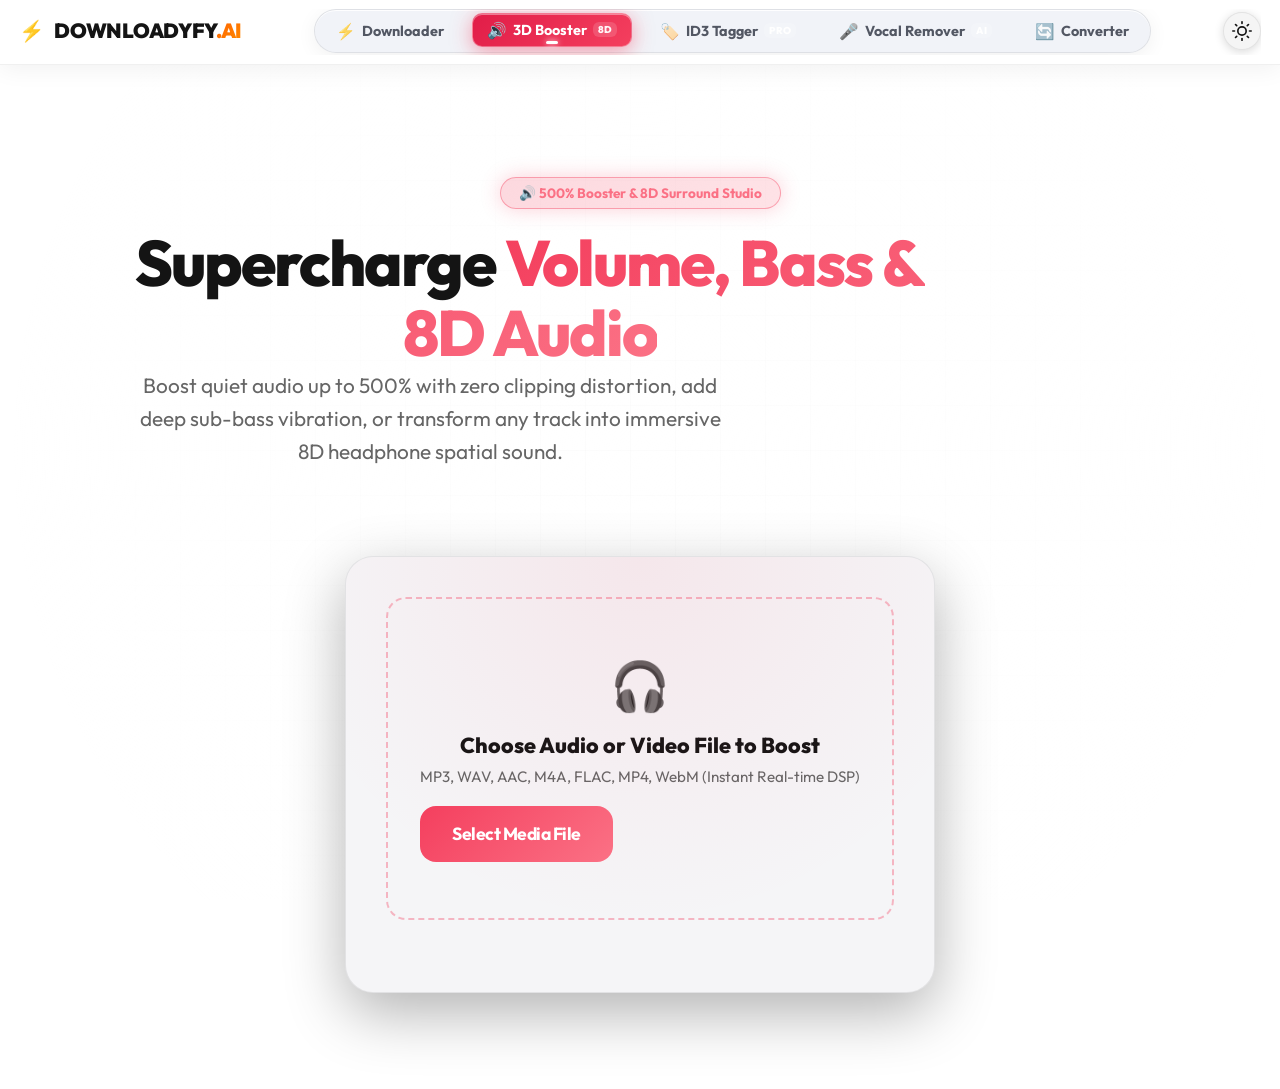
==== commit 9eb0bd69: "Totally remove trim feature across frontend, backend, styles, and mobile app" ====
--- a/frontend/booster.html
+++ b/frontend/booster.html
@@ -278,7 +278,6 @@
                 <a href="tagger.html" class="nav-link-item nav-tagger"><span class="nav-icon">🏷️</span><span>ID3 Tagger</span><span class="nav-badge">PRO</span></a>
                 <a href="vocal-remover.html" class="nav-link-item nav-vocal"><span class="nav-icon">🎤</span><span>Vocal Remover</span><span class="nav-badge">AI</span></a>
                 <a href="converter.html" class="nav-link-item nav-converter"><span class="nav-icon">🔄</span><span>Converter</span></a>
-                <a href="trimmer.html" class="nav-link-item nav-trimmer"><span class="nav-icon">✂️</span><span>Trimmer</span></a>
             </div>
 
             <div class="nav-controls">
--- a/frontend/styles.css
+++ b/frontend/styles.css
@@ -350,10 +350,7 @@
     box-shadow: 0 4px 20px rgba(99, 102, 241, 0.5), inset 0 1px 0 rgba(255, 255, 255, 0.4) !important;
 }
 
-.nav-link-item.active.nav-trimmer {
-    background: linear-gradient(135deg, #059669, #10b981) !important;
-    box-shadow: 0 4px 20px rgba(16, 185, 129, 0.5), inset 0 1px 0 rgba(255, 255, 255, 0.4) !important;
-}
+
 
 .nav-link-item.active.nav-vocal {
     background: linear-gradient(135deg, #db2777, #ec4899) !important;
@@ -1019,508 +1016,6 @@
     margin-bottom: 1.5rem;
 }
 
-/* ===================================================
-   Download Mode Switcher (Full Download vs Smart Trim)
-   =================================================== */
-.download-mode-switcher {
-    display: flex;
-    align-items: center;
-    gap: 0.75rem;
-    margin-bottom: 1.75rem;
-    background: rgba(0, 0, 0, 0.04);
-    padding: 6px;
-    border-radius: 16px;
-    border: 1px solid rgba(0, 0, 0, 0.08);
-    width: fit-content;
-    max-width: 100%;
-}
-
-body:not(.light-theme) .download-mode-switcher {
-    background: rgba(255, 255, 255, 0.05);
-    border-color: rgba(255, 255, 255, 0.1);
-}
-
-.mode-tab-btn {
-    display: inline-flex;
-    align-items: center;
-    gap: 8px;
-    padding: 10px 20px;
-    border-radius: 12px;
-    border: 1px solid transparent;
-    background: transparent;
-    color: #4b5563;
-    font-size: 0.95rem;
-    font-weight: 750;
-    cursor: pointer;
-    transition: all 0.25s cubic-bezier(0.16, 1, 0.3, 1);
-    user-select: none;
-    outline: none;
-}
-
-body:not(.light-theme) .mode-tab-btn {
-    color: rgba(255, 255, 255, 0.7);
-}
-
-.mode-tab-btn:hover {
-    color: #111827;
-    background: rgba(0, 0, 0, 0.05);
-}
-
-body:not(.light-theme) .mode-tab-btn:hover {
-    color: #ffffff;
-    background: rgba(255, 255, 255, 0.08);
-}
-
-.mode-tab-btn.active {
-    background: #ffffff !important;
-    color: #0f172a !important;
-    border-color: rgba(0, 0, 0, 0.12) !important;
-    box-shadow: 0 4px 16px rgba(0, 0, 0, 0.08), 0 1px 3px rgba(0, 0, 0, 0.05) !important;
-    transform: translateY(-1px);
-}
-
-body:not(.light-theme) .mode-tab-btn.active {
-    background: var(--accent-orange) !important;
-    color: #ffffff !important;
-    border-color: var(--accent-orange) !important;
-    box-shadow: 0 4px 20px rgba(255, 95, 0, 0.35) !important;
-}
-
-.mode-tab-btn#modeTrimBtn.active {
-    background: linear-gradient(135deg, #6366f1, #4f46e5) !important;
-    color: #ffffff !important;
-    border-color: #6366f1 !important;
-    box-shadow: 0 4px 20px rgba(99, 102, 241, 0.35) !important;
-}
-
-.mode-pill-badge {
-    font-size: 0.65rem;
-    font-weight: 850;
-    padding: 2px 7px;
-    border-radius: 6px;
-    background: rgba(99, 102, 241, 0.15);
-    color: #6366f1;
-    letter-spacing: 0.5px;
-    text-transform: uppercase;
-}
-
-.mode-tab-btn.active .mode-pill-badge {
-    background: rgba(255, 255, 255, 0.25);
-    color: #ffffff;
-}
-
-/* ===================================================
-   Multi-Segment Precision Trim Panel
-   =================================================== */
-#trimDownloadPanel {
-    background: #f8fafc;
-    border: 1.5px solid #e2e8f0;
-    border-radius: 20px;
-    padding: 1.75rem;
-    box-shadow: 0 10px 30px rgba(0, 0, 0, 0.04);
-    animation: fadeInSlide 0.35s ease-out;
-}
-
-body:not(.light-theme) #trimDownloadPanel {
-    background: rgba(255, 255, 255, 0.03);
-    border-color: rgba(255, 255, 255, 0.1);
-    box-shadow: 0 10px 30px rgba(0, 0, 0, 0.3);
-}
-
-@keyframes fadeInSlide {
-    from { opacity: 0; transform: translateY(10px); }
-    to { opacity: 1; transform: translateY(0); }
-}
-
-.trim-panel-header {
-    display: flex;
-    justify-content: space-between;
-    align-items: flex-start;
-    margin-bottom: 1.5rem;
-    gap: 1rem;
-}
-
-.close-trim-btn {
-    background: rgba(0, 0, 0, 0.06);
-    color: #475569;
-    border: 1px solid rgba(0, 0, 0, 0.1);
-    padding: 6px 14px;
-    border-radius: 10px;
-    font-size: 0.85rem;
-    font-weight: 750;
-    cursor: pointer;
-    transition: all 0.2s ease;
-    white-space: nowrap;
-    flex-shrink: 0;
-}
-
-body:not(.light-theme) .close-trim-btn {
-    background: rgba(255, 255, 255, 0.08);
-    color: #cbd5e1;
-    border-color: rgba(255, 255, 255, 0.15);
-}
-
-.close-trim-btn:hover {
-    background: rgba(239, 68, 68, 0.15);
-    color: #ef4444;
-    border-color: rgba(239, 68, 68, 0.3);
-    transform: translateY(-1px);
-}
-
-.trim-panel-title h4 {
-    font-size: 1.25rem;
-    font-weight: 800;
-    color: #0f172a;
-    margin-bottom: 0.35rem;
-    display: flex;
-    align-items: center;
-    gap: 8px;
-}
-
-body:not(.light-theme) .trim-panel-title h4 {
-    color: #ffffff;
-}
-
-.trim-panel-title p {
-    font-size: 0.9rem;
-    color: #64748b;
-    line-height: 1.5;
-}
-
-/* Trim Config Bar */
-.trim-config-bar {
-    display: flex;
-    flex-wrap: wrap;
-    align-items: center;
-    gap: 1.5rem;
-    background: #ffffff;
-    border: 1px solid #e2e8f0;
-    border-radius: 14px;
-    padding: 1rem 1.25rem;
-    margin-bottom: 1.5rem;
-}
-
-body:not(.light-theme) .trim-config-bar {
-    background: rgba(0, 0, 0, 0.2);
-    border-color: rgba(255, 255, 255, 0.08);
-}
-
-.trim-config-item {
-    display: flex;
-    align-items: center;
-    gap: 0.75rem;
-}
-
-.trim-config-item label {
-    font-size: 0.88rem;
-    font-weight: 750;
-    color: #334155;
-}
-
-body:not(.light-theme) .trim-config-item label {
-    color: #e2e8f0;
-}
-
-.trim-type-toggle {
-    display: flex;
-    gap: 0.5rem;
-}
-
-.trim-type-pill {
-    padding: 6px 14px;
-    border-radius: 8px;
-    font-size: 0.85rem;
-    font-weight: 700;
-    cursor: pointer;
-    border: 1px solid #cbd5e1;
-    background: #f1f5f9;
-    color: #475569;
-    transition: all 0.2s ease;
-}
-
-body:not(.light-theme) .trim-type-pill {
-    background: rgba(255, 255, 255, 0.06);
-    border-color: rgba(255, 255, 255, 0.15);
-    color: rgba(255, 255, 255, 0.8);
-}
-
-.trim-type-pill.active {
-    background: #0f172a;
-    color: #ffffff;
-    border-color: #0f172a;
-    box-shadow: 0 2px 8px rgba(15, 23, 42, 0.25);
-}
-
-body:not(.light-theme) .trim-type-pill.active {
-    background: #6366f1;
-    color: #ffffff;
-    border-color: #6366f1;
-    box-shadow: 0 2px 10px rgba(99, 102, 241, 0.4);
-}
-
-.trim-quality-dropdown {
-    padding: 7px 12px;
-    border-radius: 8px;
-    font-size: 0.88rem;
-    font-weight: 700;
-    border: 1px solid #cbd5e1;
-    background: #ffffff;
-    color: #0f172a;
-    outline: none;
-    cursor: pointer;
-    min-width: 200px;
-}
-
-body:not(.light-theme) .trim-quality-dropdown {
-    background: #1e293b;
-    color: #f8fafc;
-    border-color: rgba(255, 255, 255, 0.15);
-}
-
-/* Segments Container */
-.trim-segments-container {
-    background: #ffffff;
-    border: 1px solid #e2e8f0;
-    border-radius: 16px;
-    padding: 1.25rem;
-    margin-bottom: 1.5rem;
-}
-
-body:not(.light-theme) .trim-segments-container {
-    background: rgba(0, 0, 0, 0.25);
-    border-color: rgba(255, 255, 255, 0.08);
-}
-
-.trim-segments-header {
-    display: flex;
-    justify-content: space-between;
-    align-items: center;
-    margin-bottom: 1rem;
-    flex-wrap: wrap;
-    gap: 0.5rem;
-}
-
-.trim-duration-badge {
-    font-size: 0.85rem;
-    font-weight: 800;
-    padding: 4px 10px;
-    border-radius: 8px;
-    background: rgba(99, 102, 241, 0.1);
-    color: #4f46e5;
-    border: 1px solid rgba(99, 102, 241, 0.25);
-}
-
-body:not(.light-theme) .trim-duration-badge {
-    background: rgba(99, 102, 241, 0.2);
-    color: #a5b4fc;
-    border-color: rgba(99, 102, 241, 0.4);
-}
-
-.trim-segments-list {
-    display: flex;
-    flex-direction: column;
-    gap: 0.75rem;
-    margin-bottom: 1.25rem;
-}
-
-.trim-segment-row {
-    display: flex;
-    align-items: center;
-    gap: 1rem;
-    background: #f8fafc;
-    border: 1px solid #e2e8f0;
-    border-radius: 12px;
-    padding: 0.75rem 1rem;
-    transition: all 0.2s ease;
-}
-
-body:not(.light-theme) .trim-segment-row {
-    background: rgba(255, 255, 255, 0.04);
-    border-color: rgba(255, 255, 255, 0.08);
-}
-
-.trim-segment-row:hover {
-    border-color: #6366f1;
-    box-shadow: 0 4px 12px rgba(99, 102, 241, 0.08);
-}
-
-.segment-number-badge {
-    font-size: 0.8rem;
-    font-weight: 850;
-    background: #e2e8f0;
-    color: #475569;
-    padding: 4px 8px;
-    border-radius: 6px;
-}
-
-body:not(.light-theme) .segment-number-badge {
-    background: rgba(255, 255, 255, 0.1);
-    color: #cbd5e1;
-}
-
-.segment-input-col {
-    display: flex;
-    align-items: center;
-    gap: 0.75rem;
-    flex: 1;
-}
-
-.segment-field {
-    display: flex;
-    flex-direction: column;
-    gap: 2px;
-}
-
-.segment-field label {
-    font-size: 0.7rem;
-    font-weight: 750;
-    color: #64748b;
-    text-transform: uppercase;
-    letter-spacing: 0.4px;
-}
-
-.segment-time-input {
-    width: 100px;
-    padding: 6px 10px;
-    border-radius: 8px;
-    border: 1.5px solid #cbd5e1;
-    background: #ffffff;
-    font-size: 0.95rem;
-    font-weight: 750;
-    color: #0f172a;
-    text-align: center;
-    outline: none;
-    transition: all 0.2s ease;
-}
-
-body:not(.light-theme) .segment-time-input {
-    background: #0f172a;
-    color: #ffffff;
-    border-color: rgba(255, 255, 255, 0.2);
-}
-
-.segment-time-input:focus {
-    border-color: #6366f1;
-    box-shadow: 0 0 0 3px rgba(99, 102, 241, 0.2);
-}
-
-.segment-arrow-icon {
-    color: #94a3b8;
-    font-size: 1rem;
-    font-weight: 800;
-}
-
-.seg-duration-pill {
-    font-size: 0.8rem;
-    font-weight: 750;
-    color: #059669;
-    background: rgba(16, 185, 129, 0.1);
-    padding: 4px 8px;
-    border-radius: 6px;
-    white-space: nowrap;
-}
-
-body:not(.light-theme) .seg-duration-pill {
-    color: #34d399;
-    background: rgba(16, 185, 129, 0.2);
-}
-
-.delete-segment-btn {
-    background: rgba(239, 68, 68, 0.1);
-    color: #ef4444;
-    border: none;
-    padding: 6px 10px;
-    border-radius: 8px;
-    cursor: pointer;
-    font-size: 0.95rem;
-    transition: all 0.2s ease;
-}
-
-.delete-segment-btn:hover:not(:disabled) {
-    background: #ef4444;
-    color: #ffffff;
-    transform: scale(1.1);
-}
-
-.trim-segments-actions {
-    display: flex;
-    align-items: center;
-    gap: 0.75rem;
-}
-
-.add-segment-btn {
-    background: #f1f5f9;
-    color: #4f46e5;
-    border: 1.5px dashed #6366f1;
-    padding: 8px 16px;
-    border-radius: 10px;
-    font-size: 0.88rem;
-    font-weight: 800;
-    cursor: pointer;
-    transition: all 0.2s ease;
-}
-
-body:not(.light-theme) .add-segment-btn {
-    background: rgba(99, 102, 241, 0.1);
-    color: #a5b4fc;
-}
-
-.add-segment-btn:hover {
-    background: #6366f1;
-    color: #ffffff;
-    border-style: solid;
-    transform: translateY(-1px);
-    box-shadow: 0 4px 12px rgba(99, 102, 241, 0.25);
-}
-
-.reset-segments-btn {
-    background: transparent;
-    color: #64748b;
-    border: 1px solid #cbd5e1;
-    padding: 8px 14px;
-    border-radius: 10px;
-    font-size: 0.85rem;
-    font-weight: 700;
-    cursor: pointer;
-    transition: all 0.2s ease;
-}
-
-.reset-segments-btn:hover {
-    background: #e2e8f0;
-    color: #1e293b;
-}
-
-.trim-submit-wrapper {
-    margin-top: 1.5rem;
-}
-
-.trim-submit-btn {
-    width: 100%;
-    height: 52px;
-    background: linear-gradient(135deg, #6366f1, #4f46e5);
-    color: #ffffff;
-    border: none;
-    border-radius: 14px;
-    font-size: 1.05rem;
-    font-weight: 800;
-    cursor: pointer;
-    display: flex;
-    align-items: center;
-    justify-content: center;
-    gap: 8px;
-    transition: all 0.25s ease;
-    box-shadow: 0 4px 20px rgba(99, 102, 241, 0.35);
-}
-
-.trim-submit-btn:hover {
-    transform: translateY(-2px);
-    box-shadow: 0 8px 25px rgba(99, 102, 241, 0.5);
-}
-
-.trim-submit-btn:active {
-    transform: translateY(0);
-}
-
 .format-grid {
     display: grid;
     grid-template-columns: 1fr 1fr;
@@ -1649,39 +1144,24 @@
     transform: scale(0.96);
 }
 
-.btn-open-trim {
-    background: rgba(99, 102, 241, 0.12);
-    color: #6366f1;
-    border: 1px solid rgba(99, 102, 241, 0.3);
-    padding: 0.55rem 0.95rem;
-    border-radius: 10px;
-    font-size: 0.85rem;
-    font-weight: 750;
-    cursor: pointer;
-    display: inline-flex;
-    align-items: center;
-    gap: 5px;
-    transition: all 0.2s ease;
-    white-space: nowrap;
-}
-
-body.light-theme .btn-open-trim {
-    background: rgba(99, 102, 241, 0.1);
-    color: #4f46e5;
-    border-color: rgba(99, 102, 241, 0.35);
-}
-
-.btn-open-trim:hover {
-    background: #6366f1;
-    color: #ffffff;
-    border-color: #6366f1;
-    transform: scale(1.05);
-    box-shadow: 0 6px 18px rgba(99, 102, 241, 0.35);
-}
-
-.btn-open-trim:active {
-    transform: scale(0.96);
-}
+.btn-direct-download.btn-downloading {
+    background: linear-gradient(135deg, #3b82f6, #2563eb);
+    box-shadow: 0 0 15px rgba(59, 130, 246, 0.6);
+    animation: pulseDownload 1.5s infinite alternate ease-in-out;
+    cursor: wait;
+}
+
+@keyframes pulseDownload {
+    0% { transform: scale(1); box-shadow: 0 0 10px rgba(59, 130, 246, 0.4); }
+    100% { transform: scale(1.03); box-shadow: 0 0 20px rgba(59, 130, 246, 0.8); }
+}
+
+.btn-direct-download.success-btn {
+    background: linear-gradient(135deg, #10b981, #059669) !important;
+    box-shadow: 0 0 15px rgba(16, 185, 129, 0.6) !important;
+}
+
+
 
 @media (max-width: 600px) {
     .format-card-row {
@@ -1691,11 +1171,10 @@
     }
     .format-card-actions {
         width: 100%;
-        display: grid;
-        grid-template-columns: 1fr 1fr;
+        display: flex;
         gap: 0.5rem;
     }
-    .btn-direct-download, .btn-open-trim {
+    .btn-direct-download {
         justify-content: center;
         width: 100%;
     }
@@ -4043,28 +3522,6 @@
 }
 
 /* ==========================================================================
-   Audio Trimmer & Ringtone Creator
-   ========================================================================== */
-
-#audioDragZone.dragover {
-    border-color: var(--accent-orange);
-    background: rgba(255, 95, 0, 0.06);
-    box-shadow: 0 0 20px var(--primary-glow);
-}
-
-body.theme-spotify #audioDragZone.dragover {
-    border-color: var(--primary);
-    background: rgba(29, 185, 84, 0.06);
-    box-shadow: 0 0 20px var(--primary-glow);
-}
-
-body.theme-instagram #audioDragZone.dragover {
-    border-color: #e1306c;
-    background: rgba(225, 48, 108, 0.06);
-    box-shadow: 0 0 20px rgba(225, 48, 108, 0.25);
-}
-
-/* ==========================================================================
    Comprehensive Mobile & Multi-Device Responsiveness (Phones, Tablets & Small Screens)
    ========================================================================== */
 
@@ -4348,22 +3805,6 @@
         gap: 0.8rem !important;
     }
 
-    /* Audio Trimmer on Mobile */
-    .trim-grid, .time-inputs-grid {
-        grid-template-columns: 1fr 1fr !important;
-        gap: 0.6rem !important;
-    }
-
-    .trim-controls-row {
-        flex-direction: column !important;
-        gap: 0.8rem !important;
-        width: 100% !important;
-    }
-
-    .trim-controls-row button {
-        width: 100% !important;
-    }
-
     /* Vocal Remover on Mobile */
     .stem-track-card {
         padding: 1rem !important;
@@ -4454,385 +3895,6 @@
     .drag-icon {
         font-size: 2.3rem !important;
     }
-}
-
-/* ==========================================================================
-   Smart Multi-Segment Trim & Download Styles
-   ========================================================================== */
-
-.download-mode-switcher {
-    display: flex;
-    align-items: center;
-    gap: 8px;
-    background: rgba(0, 0, 0, 0.25);
-    padding: 6px;
-    border-radius: 16px;
-    border: 1px solid var(--glass-border);
-    margin-bottom: 1.5rem;
-    width: 100%;
-    max-width: 540px;
-}
-
-body.light-theme .download-mode-switcher {
-    background: rgba(0, 0, 0, 0.04);
-    border-color: rgba(0, 0, 0, 0.08);
-}
-
-.mode-tab-btn {
-    flex: 1;
-    display: flex;
-    align-items: center;
-    justify-content: center;
-    gap: 8px;
-    padding: 10px 16px;
-    border-radius: 12px;
-    font-size: 0.92rem;
-    font-weight: 750;
-    color: var(--text-muted);
-    background: transparent;
-    border: none;
-    cursor: pointer;
-    transition: all 0.25s cubic-bezier(0.16, 1, 0.3, 1);
-    position: relative;
-    white-space: nowrap;
-}
-
-.mode-tab-btn:hover {
-    color: var(--text-main);
-    background: rgba(255, 255, 255, 0.05);
-}
-
-body.light-theme .mode-tab-btn:hover {
-    background: rgba(0, 0, 0, 0.05);
-}
-
-.mode-tab-btn.active {
-    background: linear-gradient(135deg, var(--accent-orange), #ff8c00);
-    color: #ffffff;
-    box-shadow: 0 4px 18px rgba(255, 95, 0, 0.35);
-}
-
-.mode-pill-badge {
-    background: rgba(255, 255, 255, 0.25);
-    color: #ffffff;
-    font-size: 0.65rem;
-    font-weight: 900;
-    padding: 2px 6px;
-    border-radius: 8px;
-    letter-spacing: 0.5px;
-}
-
-/* Trim Panel Container */
-#trimDownloadPanel {
-    display: flex;
-    flex-direction: column;
-    gap: 1.2rem;
-    animation: fadeIn 0.3s ease;
-}
-
-@keyframes fadeIn {
-    from { opacity: 0; transform: translateY(6px); }
-    to { opacity: 1; transform: translateY(0); }
-}
-
-.trim-panel-header {
-    background: rgba(255, 95, 0, 0.06);
-    border: 1px solid rgba(255, 95, 0, 0.2);
-    border-radius: 16px;
-    padding: 1rem 1.2rem;
-}
-
-body.light-theme .trim-panel-header {
-    background: rgba(255, 95, 0, 0.04);
-}
-
-.trim-panel-title h4 {
-    font-size: 1.05rem;
-    font-weight: 800;
-    color: var(--text-main);
-    margin-bottom: 0.3rem;
-}
-
-.trim-panel-title p {
-    font-size: 0.88rem;
-    color: var(--text-muted);
-    line-height: 1.45;
-    margin: 0;
-}
-
-/* Trim Config Bar */
-.trim-config-bar {
-    display: flex;
-    flex-wrap: wrap;
-    align-items: center;
-    gap: 1.2rem;
-    background: var(--card-bg);
-    border: 1px solid var(--glass-border);
-    padding: 1rem 1.2rem;
-    border-radius: 16px;
-}
-
-.trim-config-item {
-    display: flex;
-    align-items: center;
-    gap: 0.8rem;
-    flex: 1;
-    min-width: 220px;
-}
-
-.trim-config-item label {
-    font-size: 0.88rem;
-    font-weight: 700;
-    color: var(--text-main);
-    white-space: nowrap;
-}
-
-.trim-type-toggle {
-    display: flex;
-    gap: 4px;
-    background: rgba(0, 0, 0, 0.2);
-    padding: 3px;
-    border-radius: 12px;
-}
-
-body.light-theme .trim-type-toggle {
-    background: rgba(0, 0, 0, 0.05);
-}
-
-.trim-type-pill {
-    padding: 6px 14px;
-    border-radius: 9px;
-    font-size: 0.82rem;
-    font-weight: 700;
-    color: var(--text-muted);
-    background: transparent;
-    border: none;
-    cursor: pointer;
-    transition: all 0.2s ease;
-}
-
-.trim-type-pill.active {
-    background: var(--accent-orange);
-    color: #ffffff;
-    box-shadow: 0 2px 10px rgba(255, 95, 0, 0.3);
-}
-
-.trim-quality-dropdown {
-    flex: 1;
-    background: rgba(0, 0, 0, 0.2);
-    border: 1px solid var(--glass-border);
-    color: var(--text-main);
-    padding: 8px 14px;
-    border-radius: 12px;
-    font-size: 0.88rem;
-    font-weight: 700;
-    outline: none;
-    cursor: pointer;
-}
-
-body.light-theme .trim-quality-dropdown {
-    background: rgba(0, 0, 0, 0.04);
-    border-color: rgba(0, 0, 0, 0.1);
-}
-
-/* Segments Container */
-.trim-segments-container {
-    background: var(--card-bg);
-    border: 1px solid var(--glass-border);
-    border-radius: 18px;
-    padding: 1.2rem;
-    display: flex;
-    flex-direction: column;
-    gap: 1rem;
-}
-
-.trim-segments-header {
-    display: flex;
-    justify-content: space-between;
-    align-items: center;
-    flex-wrap: wrap;
-    gap: 0.5rem;
-}
-
-.trim-duration-badge {
-    background: rgba(143, 194, 53, 0.12);
-    border: 1px solid var(--accent-lime);
-    color: var(--accent-lime);
-    font-size: 0.82rem;
-    font-weight: 800;
-    padding: 4px 10px;
-    border-radius: 20px;
-}
-
-.trim-segments-list {
-    display: flex;
-    flex-direction: column;
-    gap: 0.75rem;
-}
-
-/* Single Segment Row */
-.trim-segment-row {
-    display: flex;
-    align-items: center;
-    gap: 0.75rem;
-    background: rgba(0, 0, 0, 0.18);
-    border: 1px solid var(--glass-border);
-    padding: 0.8rem 1rem;
-    border-radius: 14px;
-    transition: all 0.2s ease;
-    flex-wrap: wrap;
-}
-
-body.light-theme .trim-segment-row {
-    background: rgba(0, 0, 0, 0.03);
-    border-color: rgba(0, 0, 0, 0.06);
-}
-
-.segment-num-badge {
-    background: rgba(255, 95, 0, 0.15);
-    border: 1px solid var(--accent-orange);
-    color: var(--accent-orange);
-    font-size: 0.78rem;
-    font-weight: 800;
-    padding: 3px 8px;
-    border-radius: 8px;
-    min-width: 82px;
-    text-align: center;
-}
-
-.segment-inputs-pair {
-    display: flex;
-    align-items: center;
-    gap: 6px;
-    flex: 1;
-    min-width: 220px;
-}
-
-.segment-time-input {
-    flex: 1;
-    background: var(--bg-color);
-    border: 1px solid var(--glass-border);
-    color: var(--text-main);
-    padding: 8px 12px;
-    border-radius: 10px;
-    font-size: 0.95rem;
-    font-weight: 700;
-    text-align: center;
-    outline: none;
-    font-family: 'Courier New', Courier, monospace;
-    min-width: 75px;
-}
-
-.segment-time-input:focus {
-    border-color: var(--accent-orange);
-    box-shadow: 0 0 10px rgba(255, 95, 0, 0.25);
-}
-
-.segment-arrow {
-    color: var(--text-muted);
-    font-size: 0.9rem;
-    font-weight: 800;
-}
-
-.segment-length-pill {
-    font-size: 0.78rem;
-    color: var(--text-muted);
-    font-weight: 700;
-    min-width: 60px;
-    text-align: center;
-}
-
-.segment-del-btn {
-    background: rgba(244, 63, 94, 0.1);
-    border: 1px solid rgba(244, 63, 94, 0.25);
-    color: #fb7185;
-    border-radius: 10px;
-    width: 36px;
-    height: 36px;
-    display: flex;
-    align-items: center;
-    justify-content: center;
-    cursor: pointer;
-    transition: all 0.2s ease;
-    flex-shrink: 0;
-}
-
-.segment-del-btn:hover {
-    background: #f43f5e;
-    color: #ffffff;
-    box-shadow: 0 0 12px rgba(244, 63, 94, 0.4);
-    transform: scale(1.05);
-}
-
-.segment-del-btn:disabled {
-    opacity: 0.3;
-    cursor: not-allowed;
-}
-
-/* Actions below list */
-.trim-segments-actions {
-    display: flex;
-    align-items: center;
-    gap: 0.8rem;
-    margin-top: 0.3rem;
-}
-
-.add-segment-btn {
-    background: rgba(255, 95, 0, 0.1);
-    border: 1px dashed var(--accent-orange);
-    color: var(--accent-orange);
-    padding: 9px 18px;
-    border-radius: 12px;
-    font-size: 0.88rem;
-    font-weight: 750;
-    cursor: pointer;
-    transition: all 0.25s ease;
-    display: inline-flex;
-    align-items: center;
-    gap: 6px;
-}
-
-.add-segment-btn:hover {
-    background: var(--accent-orange);
-    color: #ffffff;
-    box-shadow: 0 4px 15px rgba(255, 95, 0, 0.3);
-    transform: translateY(-1px);
-}
-
-.reset-segments-btn {
-    background: transparent;
-    border: 1px solid var(--glass-border);
-    color: var(--text-muted);
-    padding: 9px 16px;
-    border-radius: 12px;
-    font-size: 0.85rem;
-    font-weight: 700;
-    cursor: pointer;
-    transition: all 0.2s ease;
-}
-
-.reset-segments-btn:hover {
-    color: var(--text-main);
-    border-color: var(--text-muted);
-}
-
-/* Trim Submit Button */
-.trim-submit-btn {
-    width: 100%;
-    min-height: 52px;
-    font-size: 1.05rem;
-    font-weight: 800;
-    border-radius: 16px;
-    background: linear-gradient(135deg, #ff5f00, #ff8c00);
-    display: flex;
-    align-items: center;
-    justify-content: center;
-    gap: 8px;
-}
-
-.trim-submit-btn:hover {
-    box-shadow: 0 6px 25px rgba(255, 95, 0, 0.45);
-    transform: translateY(-2px);
 }
 
 /* ==========================================================================
